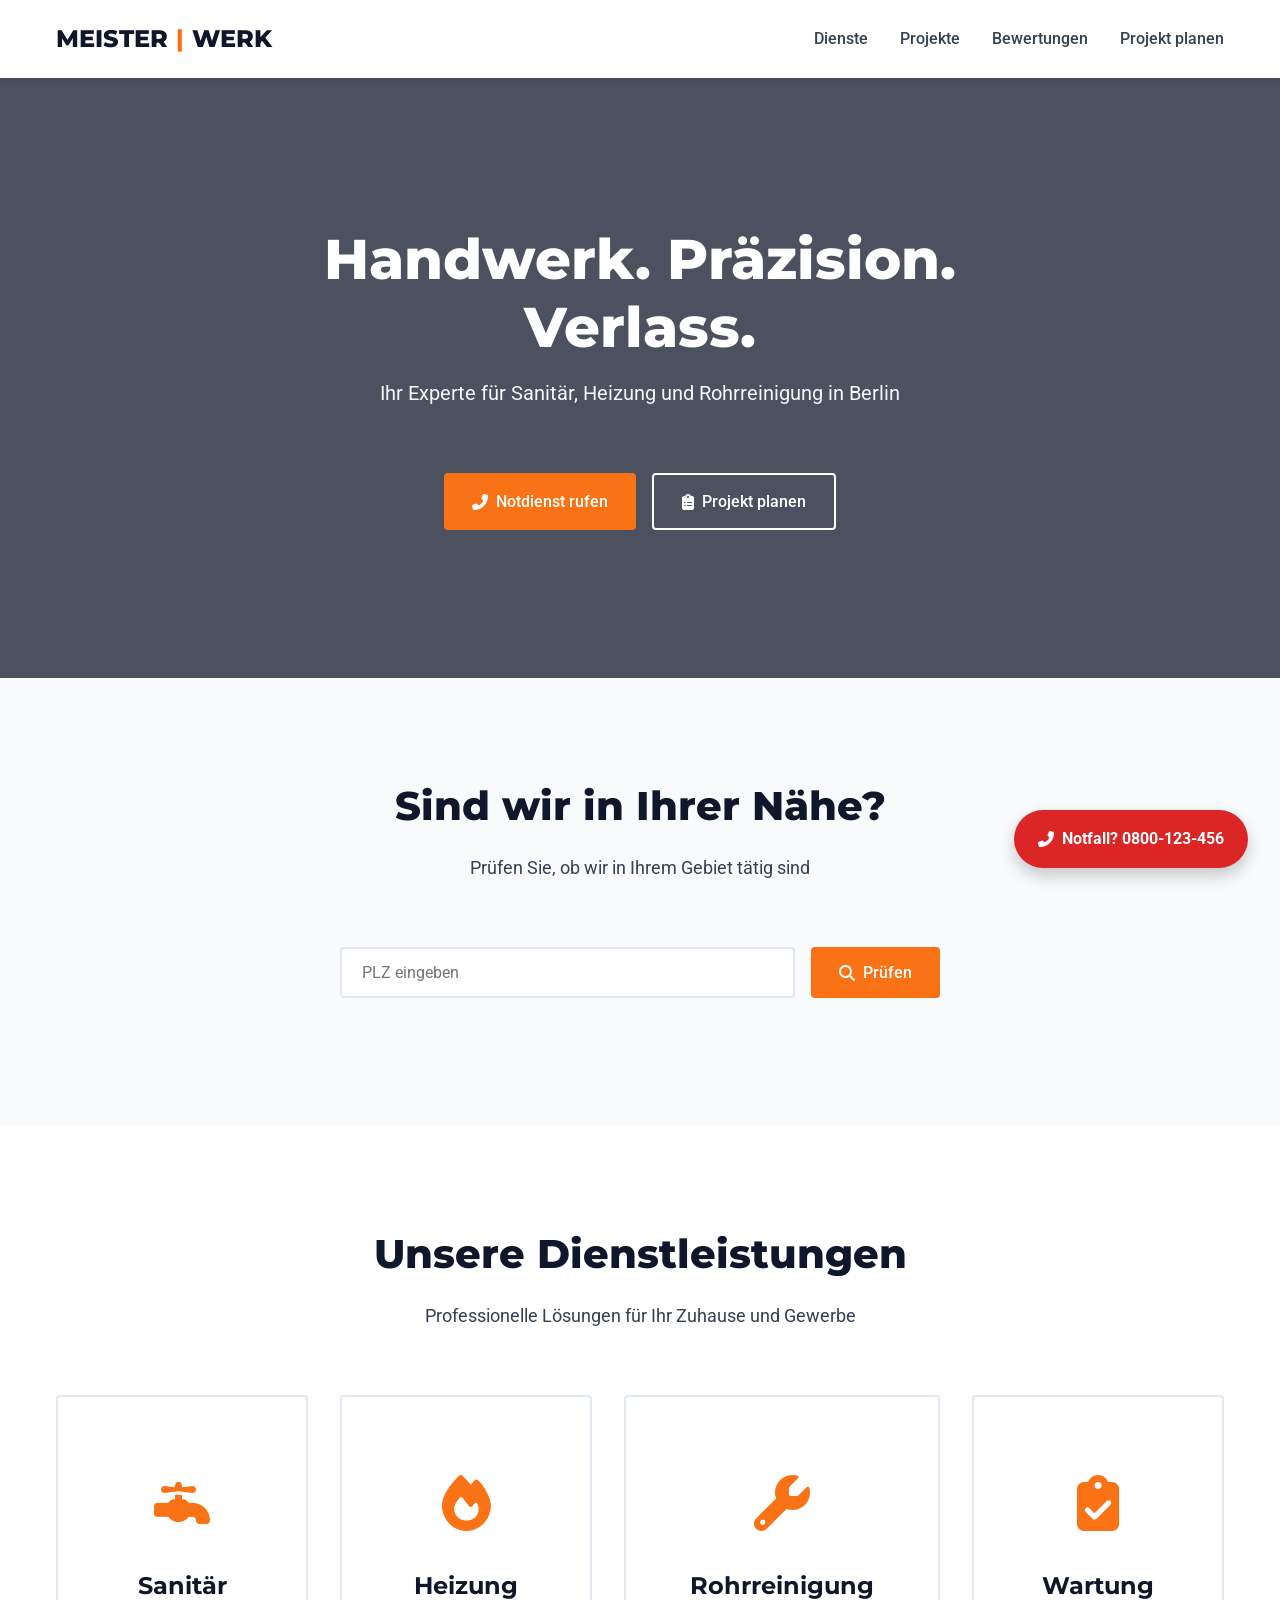
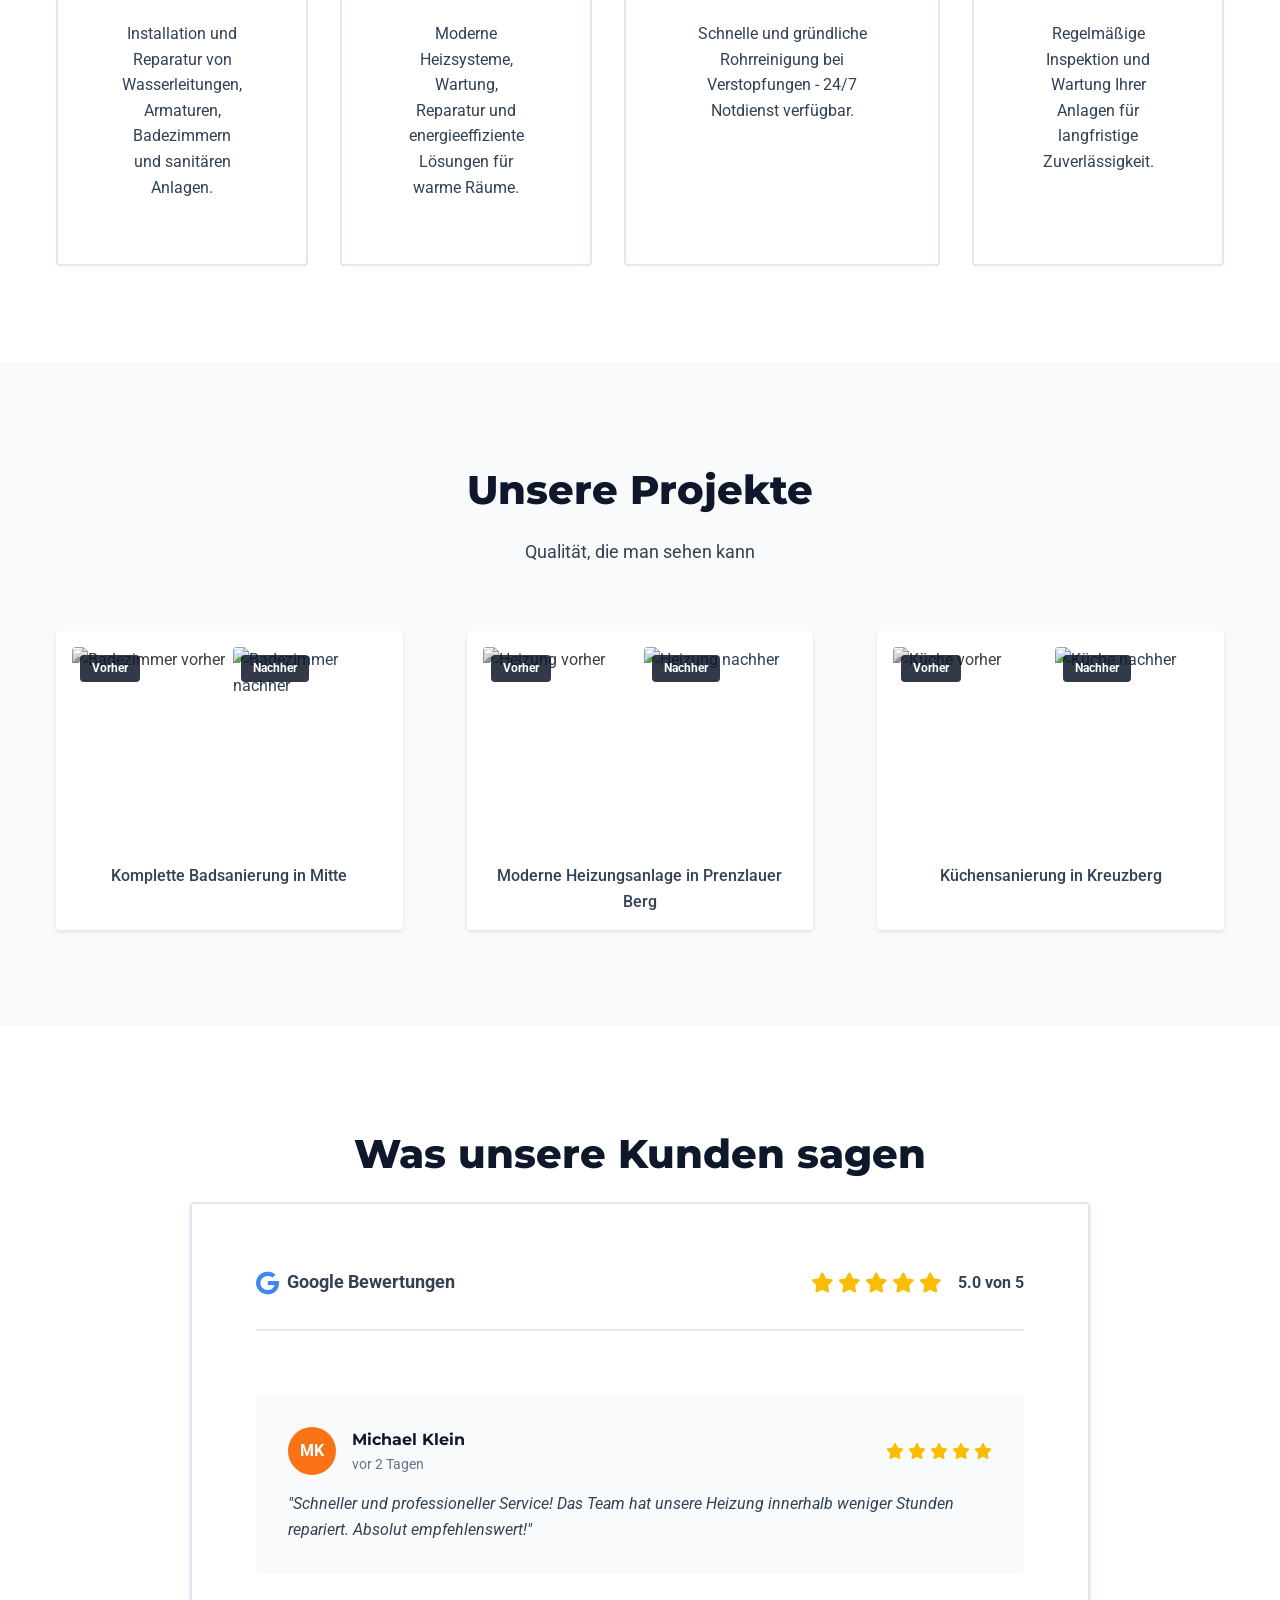
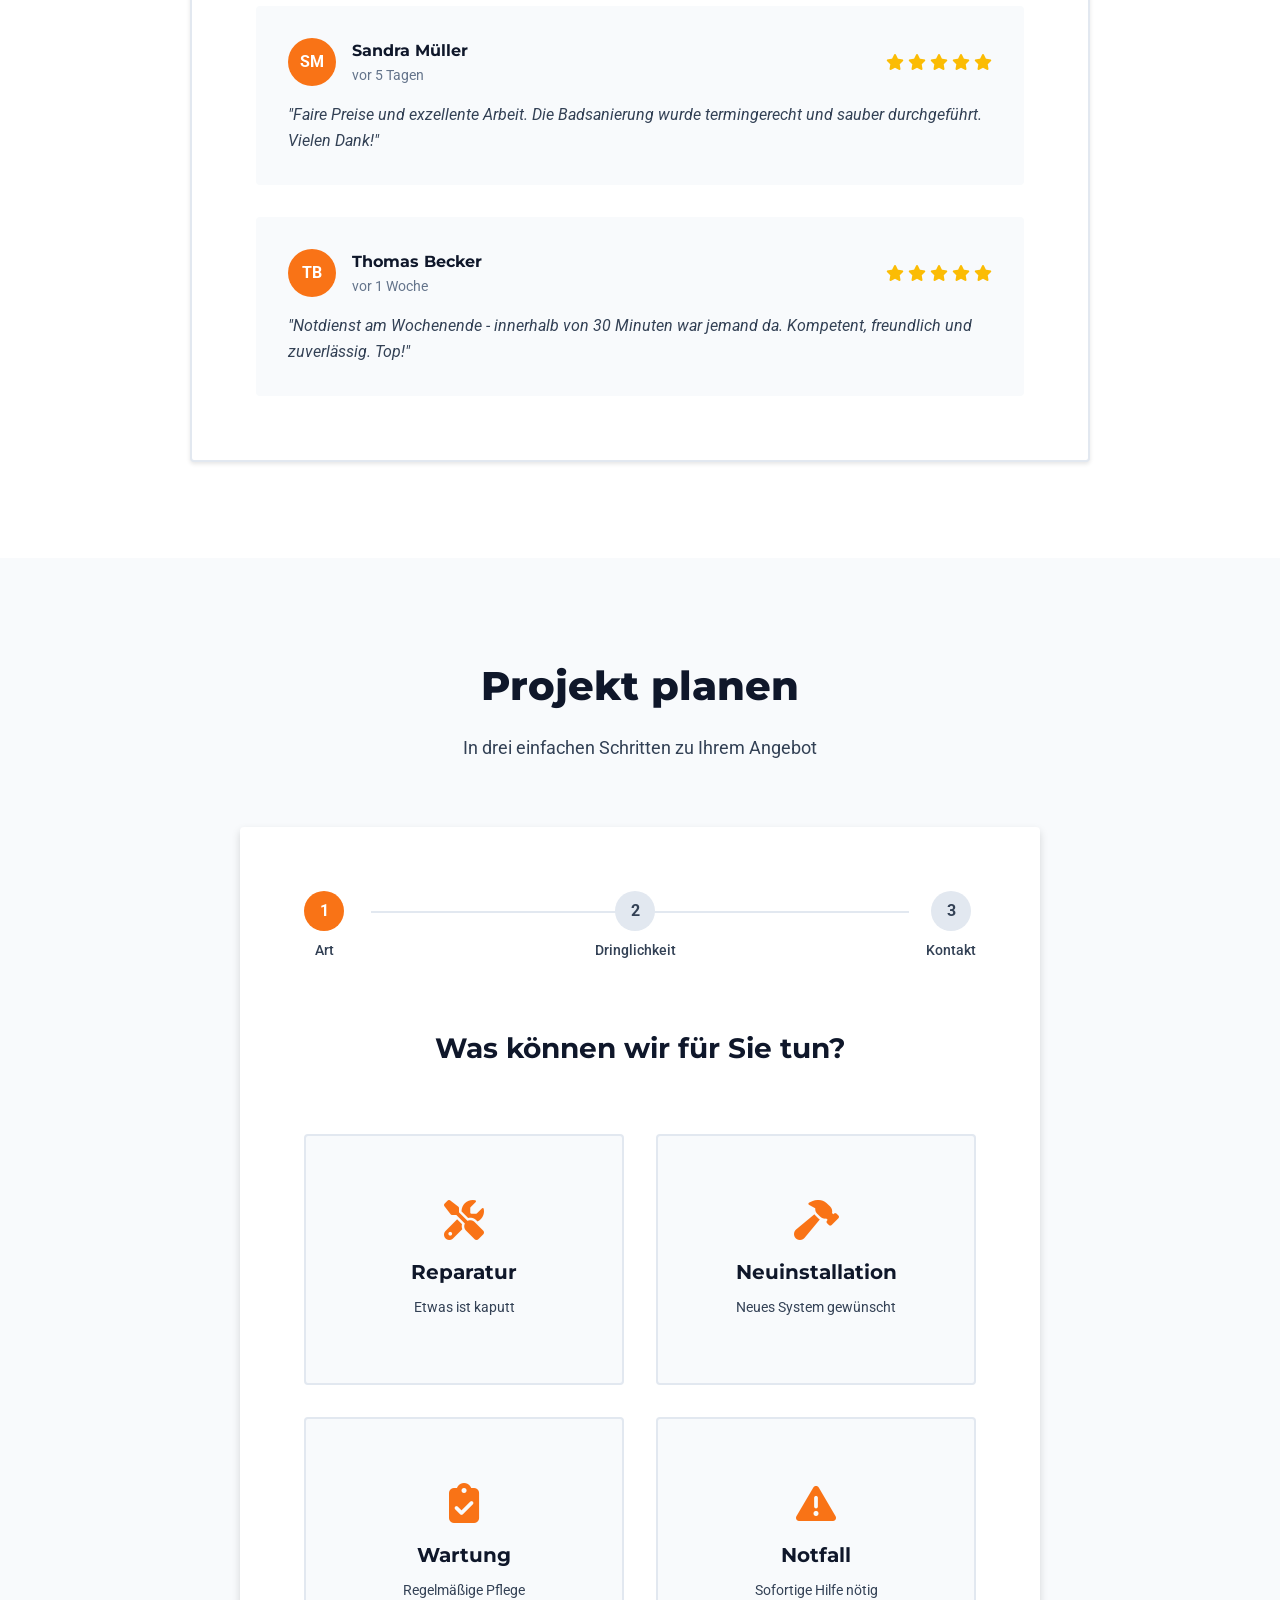
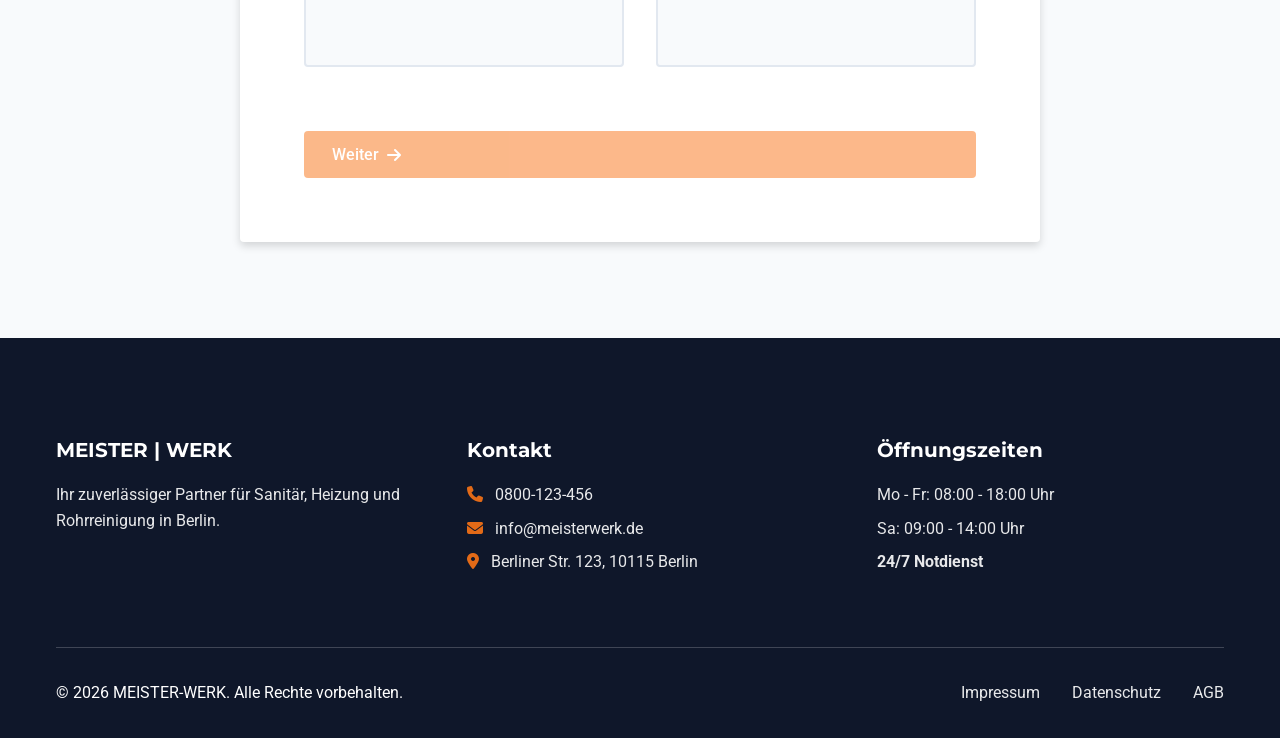
==== index.html @ 1cfb81d7 "l" ====
<!DOCTYPE html>
<html lang="de">
<head>
    <meta charset="UTF-8">
    <meta name="viewport" content="width=device-width, initial-scale=1.0">
    <meta name="description" content="MEISTER-WERK - Ihr zuverlässiger Partner für Sanitär, Heizung und Rohrreinigung. 24/7 Notdienst verfügbar.">
    <title>MEISTER-WERK | Handwerk. Präzision. Verlass.</title>
    
    <!-- Google Fonts -->
    <link rel="preconnect" href="https://fonts.googleapis.com">
    <link rel="preconnect" href="https://fonts.gstatic.com" crossorigin>
    <link href="https://fonts.googleapis.com/css2?family=Montserrat:wght@700;800&family=Roboto:wght@400;500&display=swap" rel="stylesheet">
    
    <!-- FontAwesome -->
    <link rel="stylesheet" href="https://cdnjs.cloudflare.com/ajax/libs/font-awesome/6.5.1/css/all.min.css">
    
    <!-- Custom CSS -->
    <link rel="stylesheet" href="style.css">
</head>
<body>
    <!-- Emergency Button (Fixed) -->
    <a href="tel:0800123456" class="emergency-btn" aria-label="24/7 Notdienst anrufen">
        <i class="fas fa-phone-alt"></i>
        <span>Notfall? 0800-123-456</span>
    </a>

    <!-- Header -->
    <header class="header" id="header">
        <div class="container">
            <div class="header-content">
                <div class="logo">
                    <span class="logo-text">MEISTER</span>
                    <span class="logo-separator">|</span>
                    <span class="logo-text">WERK</span>
                </div>
                <nav class="nav">
                    <a href="#dienste" class="nav-link">Dienste</a>
                    <a href="#projekte" class="nav-link">Projekte</a>
                    <a href="#bewertungen" class="nav-link">Bewertungen</a>
                    <a href="#planer" class="nav-link">Projekt planen</a>
                </nav>
            </div>
        </div>
    </header>

    <!-- Hero Section -->
    <section class="hero" id="hero">
        <div class="hero-overlay"></div>
        <div class="hero-content">
            <h1 class="hero-title">Handwerk. Präzision. Verlass.</h1>
            <p class="hero-subtitle">Ihr Experte für Sanitär, Heizung und Rohrreinigung in Berlin</p>
            <div class="hero-cta">
                <a href="tel:0800123456" class="btn btn-primary">
                    <i class="fas fa-phone-alt"></i>
                    Notdienst rufen
                </a>
                <a href="#planer" class="btn btn-secondary">
                    <i class="fas fa-clipboard-list"></i>
                    Projekt planen
                </a>
            </div>
        </div>
    </section>

    <!-- Service Area Checker -->
    <section class="area-checker" id="bereich">
        <div class="container">
            <h2 class="section-title">Sind wir in Ihrer Nähe?</h2>
            <p class="section-subtitle">Prüfen Sie, ob wir in Ihrem Gebiet tätig sind</p>
            <div class="checker-form">
                <div class="input-group">
                    <input type="text" id="zipInput" class="zip-input" placeholder="PLZ eingeben" maxlength="5">
                    <button type="button" id="checkBtn" class="btn btn-primary">
                        <i class="fas fa-search"></i>
                        Prüfen
                    </button>
                </div>
                <div class="checker-result" id="checkerResult"></div>
            </div>
        </div>
    </section>

    <!-- Services Grid -->
    <section class="services" id="dienste">
        <div class="container">
            <h2 class="section-title">Unsere Dienstleistungen</h2>
            <p class="section-subtitle">Professionelle Lösungen für Ihr Zuhause und Gewerbe</p>
            <div class="services-grid">
                <div class="service-card">
                    <div class="service-icon">
                        <i class="fas fa-faucet"></i>
                    </div>
                    <h3 class="service-title">Sanitär</h3>
                    <p class="service-desc">Installation und Reparatur von Wasserleitungen, Armaturen, Badezimmern und sanitären Anlagen.</p>
                </div>
                <div class="service-card">
                    <div class="service-icon">
                        <i class="fas fa-fire"></i>
                    </div>
                    <h3 class="service-title">Heizung</h3>
                    <p class="service-desc">Moderne Heizsysteme, Wartung, Reparatur und energieeffiziente Lösungen für warme Räume.</p>
                </div>
                <div class="service-card">
                    <div class="service-icon">
                        <i class="fas fa-wrench"></i>
                    </div>
                    <h3 class="service-title">Rohrreinigung</h3>
                    <p class="service-desc">Schnelle und gründliche Rohrreinigung bei Verstopfungen - 24/7 Notdienst verfügbar.</p>
                </div>
                <div class="service-card">
                    <div class="service-icon">
                        <i class="fas fa-clipboard-check"></i>
                    </div>
                    <h3 class="service-title">Wartung</h3>
                    <p class="service-desc">Regelmäßige Inspektion und Wartung Ihrer Anlagen für langfristige Zuverlässigkeit.</p>
                </div>
            </div>
        </div>
    </section>

    <!-- Project Gallery (Before/After) -->
    <section class="gallery" id="projekte">
        <div class="container">
            <h2 class="section-title">Unsere Projekte</h2>
            <p class="section-subtitle">Qualität, die man sehen kann</p>
            <div class="gallery-grid">
                <div class="gallery-item">
                    <div class="before-after">
                        <div class="gallery-image before">
                            <img src="https://images.unsplash.com/photo-1584622650111-993a426fbf0a?w=600&q=80" alt="Badezimmer vorher">
                            <span class="label">Vorher</span>
                        </div>
                        <div class="gallery-image after">
                            <img src="https://images.unsplash.com/photo-1552321554-5fefe8c9ef14?w=600&q=80" alt="Badezimmer nachher">
                            <span class="label">Nachher</span>
                        </div>
                    </div>
                    <p class="gallery-caption">Komplette Badsanierung in Mitte</p>
                </div>
                <div class="gallery-item">
                    <div class="before-after">
                        <div class="gallery-image before">
                            <img src="https://images.unsplash.com/photo-1581858726788-75bc0f6a952d?w=600&q=80" alt="Heizung vorher">
                            <span class="label">Vorher</span>
                        </div>
                        <div class="gallery-image after">
                            <img src="https://images.unsplash.com/photo-1504203328503-cf4e38e336de?w=600&q=80" alt="Heizung nachher">
                            <span class="label">Nachher</span>
                        </div>
                    </div>
                    <p class="gallery-caption">Moderne Heizungsanlage in Prenzlauer Berg</p>
                </div>
                <div class="gallery-item">
                    <div class="before-after">
                        <div class="gallery-image before">
                            <img src="https://images.unsplash.com/photo-1607400201889-565b1ee75f8e?w=600&q=80" alt="Küche vorher">
                            <span class="label">Vorher</span>
                        </div>
                        <div class="gallery-image after">
                            <img src="https://images.unsplash.com/photo-1556911220-bff31c812dba?w=600&q=80" alt="Küche nachher">
                            <span class="label">Nachher</span>
                        </div>
                    </div>
                    <p class="gallery-caption">Küchensanierung in Kreuzberg</p>
                </div>
            </div>
        </div>
    </section>

    <!-- Google Reviews Widget -->
    <section class="reviews" id="bewertungen">
        <div class="container">
            <h2 class="section-title">Was unsere Kunden sagen</h2>
            <div class="reviews-widget">
                <div class="reviews-header">
                    <div class="reviews-logo">
                        <i class="fab fa-google"></i>
                        <span>Google Bewertungen</span>
                    </div>
                    <div class="reviews-rating">
                        <div class="stars">
                            <i class="fas fa-star"></i>
                            <i class="fas fa-star"></i>
                            <i class="fas fa-star"></i>
                            <i class="fas fa-star"></i>
                            <i class="fas fa-star"></i>
                        </div>
                        <span class="rating-text">5.0 von 5</span>
                    </div>
                </div>
                <div class="reviews-grid">
                    <div class="review-card">
                        <div class="review-header">
                            <div class="reviewer-info">
                                <div class="reviewer-avatar">MK</div>
                                <div class="reviewer-details">
                                    <h4 class="reviewer-name">Michael Klein</h4>
                                    <p class="review-date">vor 2 Tagen</p>
                                </div>
                            </div>
                            <div class="review-stars">
                                <i class="fas fa-star"></i>
                                <i class="fas fa-star"></i>
                                <i class="fas fa-star"></i>
                                <i class="fas fa-star"></i>
                                <i class="fas fa-star"></i>
                            </div>
                        </div>
                        <p class="review-text">"Schneller und professioneller Service! Das Team hat unsere Heizung innerhalb weniger Stunden repariert. Absolut empfehlenswert!"</p>
                    </div>
                    <div class="review-card">
                        <div class="review-header">
                            <div class="reviewer-info">
                                <div class="reviewer-avatar">SM</div>
                                <div class="reviewer-details">
                                    <h4 class="reviewer-name">Sandra Müller</h4>
                                    <p class="review-date">vor 5 Tagen</p>
                                </div>
                            </div>
                            <div class="review-stars">
                                <i class="fas fa-star"></i>
                                <i class="fas fa-star"></i>
                                <i class="fas fa-star"></i>
                                <i class="fas fa-star"></i>
                                <i class="fas fa-star"></i>
                            </div>
                        </div>
                        <p class="review-text">"Faire Preise und exzellente Arbeit. Die Badsanierung wurde termingerecht und sauber durchgeführt. Vielen Dank!"</p>
                    </div>
                    <div class="review-card">
                        <div class="review-header">
                            <div class="reviewer-info">
                                <div class="reviewer-avatar">TB</div>
                                <div class="reviewer-details">
                                    <h4 class="reviewer-name">Thomas Becker</h4>
                                    <p class="review-date">vor 1 Woche</p>
                                </div>
                            </div>
                            <div class="review-stars">
                                <i class="fas fa-star"></i>
                                <i class="fas fa-star"></i>
                                <i class="fas fa-star"></i>
                                <i class="fas fa-star"></i>
                                <i class="fas fa-star"></i>
                            </div>
                        </div>
                        <p class="review-text">"Notdienst am Wochenende - innerhalb von 30 Minuten war jemand da. Kompetent, freundlich und zuverlässig. Top!"</p>
                    </div>
                </div>
            </div>
        </div>
    </section>

    <!-- Project Planner Wizard -->
    <section class="planner" id="planer">
        <div class="container">
            <h2 class="section-title">Projekt planen</h2>
            <p class="section-subtitle">In drei einfachen Schritten zu Ihrem Angebot</p>
            
            <div class="wizard">
                <!-- Progress Bar -->
                <div class="progress-bar">
                    <div class="progress-step active" data-step="1">
                        <span class="step-number">1</span>
                        <span class="step-label">Art</span>
                    </div>
                    <div class="progress-step" data-step="2">
                        <span class="step-number">2</span>
                        <span class="step-label">Dringlichkeit</span>
                    </div>
                    <div class="progress-step" data-step="3">
                        <span class="step-number">3</span>
                        <span class="step-label">Kontakt</span>
                    </div>
                </div>

                <!-- Step 1: Service Type -->
                <div class="wizard-step active" data-step="1">
                    <h3 class="wizard-title">Was können wir für Sie tun?</h3>
                    <div class="wizard-cards">
                        <div class="wizard-card" data-value="reparatur">
                            <i class="fas fa-tools"></i>
                            <h4>Reparatur</h4>
                            <p>Etwas ist kaputt</p>
                        </div>
                        <div class="wizard-card" data-value="neuinstallation">
                            <i class="fas fa-hammer"></i>
                            <h4>Neuinstallation</h4>
                            <p>Neues System gewünscht</p>
                        </div>
                        <div class="wizard-card" data-value="wartung">
                            <i class="fas fa-clipboard-check"></i>
                            <h4>Wartung</h4>
                            <p>Regelmäßige Pflege</p>
                        </div>
                        <div class="wizard-card" data-value="notfall">
                            <i class="fas fa-exclamation-triangle"></i>
                            <h4>Notfall</h4>
                            <p>Sofortige Hilfe nötig</p>
                        </div>
                    </div>
                </div>

                <!-- Step 2: Urgency -->
                <div class="wizard-step" data-step="2">
                    <h3 class="wizard-title">Wie eilig ist es?</h3>
                    <div class="wizard-cards">
                        <div class="wizard-card" data-value="sofort">
                            <i class="fas fa-bolt"></i>
                            <h4>Sofort</h4>
                            <p>Heute noch</p>
                        </div>
                        <div class="wizard-card" data-value="woche">
                            <i class="fas fa-calendar-week"></i>
                            <h4>Diese Woche</h4>
                            <p>Innerhalb 7 Tagen</p>
                        </div>
                        <div class="wizard-card" data-value="zeit">
                            <i class="fas fa-calendar-alt"></i>
                            <h4>Hat Zeit</h4>
                            <p>Planung möglich</p>
                        </div>
                    </div>
                </div>

                <!-- Step 3: Contact Info -->
                <div class="wizard-step" data-step="3">
                    <h3 class="wizard-title">Wohin sollen wir kommen?</h3>
                    <form class="wizard-form" id="wizardForm">
                        <div class="form-group">
                            <label for="name">Ihr Name</label>
                            <input type="text" id="name" name="name" required>
                        </div>
                        <div class="form-group">
                            <label for="phone">Telefonnummer</label>
                            <input type="tel" id="phone" name="phone" required>
                        </div>
                        <div class="form-group">
                            <label for="address">Adresse</label>
                            <input type="text" id="address" name="address" placeholder="Straße, Hausnummer" required>
                        </div>
                        <div class="form-group">
                            <label for="zip">PLZ / Ort</label>
                            <input type="text" id="zip" name="zip" placeholder="10115 Berlin" required>
                        </div>
                        <div class="form-group">
                            <label for="message">Ihre Nachricht (optional)</label>
                            <textarea id="message" name="message" rows="4"></textarea>
                        </div>
                    </form>
                </div>

                <!-- Navigation -->
                <div class="wizard-nav">
                    <button type="button" class="btn btn-secondary" id="prevBtn" style="display: none;">
                        <i class="fas fa-arrow-left"></i>
                        Zurück
                    </button>
                    <button type="button" class="btn btn-primary" id="nextBtn" disabled>
                        Weiter
                        <i class="fas fa-arrow-right"></i>
                    </button>
                </div>
            </div>
        </div>
    </section>

    <!-- Footer -->
    <footer class="footer">
        <div class="container">
            <div class="footer-content">
                <div class="footer-col">
                    <h4>MEISTER | WERK</h4>
                    <p>Ihr zuverlässiger Partner für Sanitär, Heizung und Rohrreinigung in Berlin.</p>
                </div>
                <div class="footer-col">
                    <h4>Kontakt</h4>
                    <p><i class="fas fa-phone"></i> 0800-123-456</p>
                    <p><i class="fas fa-envelope"></i> info@meisterwerk.de</p>
                    <p><i class="fas fa-map-marker-alt"></i> Berliner Str. 123, 10115 Berlin</p>
                </div>
                <div class="footer-col">
                    <h4>Öffnungszeiten</h4>
                    <p>Mo - Fr: 08:00 - 18:00 Uhr</p>
                    <p>Sa: 09:00 - 14:00 Uhr</p>
                    <p><strong>24/7 Notdienst</strong></p>
                </div>
            </div>
            <div class="footer-bottom">
                <p>&copy; 2026 MEISTER-WERK. Alle Rechte vorbehalten.</p>
                <div class="footer-links">
                    <a href="#impressum">Impressum</a>
                    <a href="#datenschutz">Datenschutz</a>
                    <a href="#agb">AGB</a>
                </div>
            </div>
        </div>
    </footer>

    <!-- Custom JavaScript -->
    <script src="script.js"></script>
</body>
</html>
---- style.css ----
/* ========================================
   CSS CUSTOM PROPERTIES (Design Tokens)
   ======================================== */
:root {
    /* Colors */
    --primary: #0F172A;
    --accent: #F97316;
    --accent-red: #DC2626;
    --light: #F8FAFC;
    --text: #334155;
    --white: #FFFFFF;
    --border: #E2E8F0;
    
    /* Typography */
    --font-heading: 'Montserrat', sans-serif;
    --font-body: 'Roboto', sans-serif;
    
    /* Spacing */
    --spacing-xs: 0.5rem;
    --spacing-sm: 1rem;
    --spacing-md: 2rem;
    --spacing-lg: 4rem;
    --spacing-xl: 6rem;
    
    /* Border Radius */
    --radius: 4px;
    
    /* Shadows */
    --shadow-sm: 0 2px 4px rgba(0, 0, 0, 0.1);
    --shadow-md: 0 4px 8px rgba(0, 0, 0, 0.15);
    --shadow-lg: 0 8px 16px rgba(0, 0, 0, 0.2);
    
    /* Transitions */
    --transition: all 0.3s ease;
}

/* ========================================
   RESET & BASE STYLES
   ======================================== */
* {
    margin: 0;
    padding: 0;
    box-sizing: border-box;
}

html {
    scroll-behavior: smooth;
}

body {
    font-family: var(--font-body);
    font-size: 16px;
    line-height: 1.6;
    color: var(--text);
    background-color: var(--white);
}

img {
    max-width: 100%;
    height: auto;
    display: block;
}

a {
    text-decoration: none;
    color: inherit;
}

button {
    border: none;
    background: none;
    cursor: pointer;
    font-family: inherit;
}

/* ========================================
   LAYOUT & UTILITIES
   ======================================== */
.container {
    max-width: 1200px;
    margin: 0 auto;
    padding: 0 var(--spacing-sm);
}

.section-title {
    font-family: var(--font-heading);
    font-size: 2.5rem;
    font-weight: 800;
    color: var(--primary);
    text-align: center;
    margin-bottom: var(--spacing-sm);
}

.section-subtitle {
    font-size: 1.125rem;
    color: var(--text);
    text-align: center;
    margin-bottom: var(--spacing-lg);
}

/* ========================================
   BUTTONS
   ======================================== */
.btn {
    display: inline-flex;
    align-items: center;
    gap: var(--spacing-xs);
    padding: 0.875rem 1.75rem;
    border-radius: var(--radius);
    font-weight: 500;
    font-size: 1rem;
    transition: var(--transition);
    cursor: pointer;
}

.btn-primary {
    background-color: var(--accent);
    color: var(--white);
}

.btn-primary:hover {
    background-color: #EA580C;
    transform: translateY(-2px);
    box-shadow: var(--shadow-md);
}

.btn-secondary {
    background-color: transparent;
    color: var(--white);
    border: 2px solid var(--white);
}

.btn-secondary:hover {
    background-color: var(--white);
    color: var(--primary);
}

/* ========================================
   EMERGENCY BUTTON (FIXED)
   ======================================== */
.emergency-btn {
    position: fixed;
    bottom: 2rem;
    right: 2rem;
    background-color: var(--accent-red);
    color: var(--white);
    padding: 1rem 1.5rem;
    border-radius: 50px;
    font-weight: 700;
    font-size: 1rem;
    display: flex;
    align-items: center;
    gap: var(--spacing-xs);
    z-index: 1000;
    box-shadow: var(--shadow-lg);
    animation: pulse 2s infinite;
}

.emergency-btn:hover {
    background-color: #B91C1C;
    transform: scale(1.05);
}

@keyframes pulse {
    0%, 100% {
        box-shadow: 0 0 0 0 rgba(220, 38, 38, 0.7);
    }
    50% {
        box-shadow: 0 0 0 15px rgba(220, 38, 38, 0);
    }
}

/* Mobile Emergency Button */
@media (max-width: 768px) {
    .emergency-btn {
        bottom: 1rem;
        right: 1rem;
        padding: 0.75rem 1rem;
        font-size: 0.875rem;
    }
    
    .emergency-btn span {
        display: none;
    }
    
    .emergency-btn i {
        font-size: 1.25rem;
    }
}

/* ========================================
   HEADER
   ======================================== */
.header {
    background-color: var(--white);
    padding: 1.25rem 0;
    box-shadow: var(--shadow-sm);
    position: sticky;
    top: 0;
    z-index: 999;
    transition: var(--transition);
}

.header.scrolled {
    padding: 0.875rem 0;
    box-shadow: var(--shadow-md);
}

.header-content {
    display: flex;
    justify-content: space-between;
    align-items: center;
}

.logo {
    display: flex;
    align-items: center;
    gap: 0.5rem;
    font-family: var(--font-heading);
    font-size: 1.5rem;
    font-weight: 800;
    color: var(--primary);
}

.logo-separator {
    color: var(--accent);
}

.nav {
    display: flex;
    gap: var(--spacing-md);
}

.nav-link {
    font-weight: 500;
    color: var(--text);
    transition: var(--transition);
}

.nav-link:hover {
    color: var(--accent);
}

/* Mobile Header */
@media (max-width: 768px) {
    .nav {
        gap: var(--spacing-sm);
        font-size: 0.875rem;
    }
    
    .logo {
        font-size: 1.25rem;
    }
}

/* ========================================
   HERO SECTION
   ======================================== */
.hero {
    position: relative;
    height: 600px;
    display: flex;
    align-items: center;
    justify-content: center;
    background-image: url('https://images.unsplash.com/photo-1581244277943-fe4a9c777189?w=1920&q=80');
    background-size: cover;
    background-position: center;
    background-attachment: fixed;
}

.hero-overlay {
    position: absolute;
    top: 0;
    left: 0;
    width: 100%;
    height: 100%;
    background-color: rgba(15, 23, 42, 0.75);
}

.hero-content {
    position: relative;
    z-index: 2;
    text-align: center;
    color: var(--white);
    max-width: 800px;
    padding: 0 var(--spacing-sm);
}

.hero-title {
    font-family: var(--font-heading);
    font-size: 3.5rem;
    font-weight: 800;
    margin-bottom: var(--spacing-sm);
    line-height: 1.2;
}

.hero-subtitle {
    font-size: 1.25rem;
    margin-bottom: var(--spacing-lg);
    opacity: 0.95;
}

.hero-cta {
    display: flex;
    gap: var(--spacing-sm);
    justify-content: center;
    flex-wrap: wrap;
}

/* Mobile Hero */
@media (max-width: 768px) {
    .hero {
        height: 500px;
        background-attachment: scroll;
    }
    
    .hero-title {
        font-size: 2rem;
    }
    
    .hero-subtitle {
        font-size: 1rem;
    }
}

/* ========================================
   SERVICE AREA CHECKER
   ======================================== */
.area-checker {
    padding: var(--spacing-xl) 0;
    background-color: var(--light);
}

.checker-form {
    max-width: 600px;
    margin: 0 auto;
}

.input-group {
    display: flex;
    gap: var(--spacing-sm);
    margin-bottom: var(--spacing-md);
}

.zip-input {
    flex: 1;
    padding: 0.875rem 1.25rem;
    border: 2px solid var(--border);
    border-radius: var(--radius);
    font-size: 1rem;
    font-family: var(--font-body);
    transition: var(--transition);
}

.zip-input:focus {
    outline: none;
    border-color: var(--accent);
}

.checker-result {
    padding: var(--spacing-sm);
    border-radius: var(--radius);
    text-align: center;
    font-weight: 500;
    display: none;
}

.checker-result.success {
    display: block;
    background-color: #DCFCE7;
    color: #166534;
    border: 2px solid #86EFAC;
}

.checker-result.error {
    display: block;
    background-color: #FEE2E2;
    color: #991B1B;
    border: 2px solid #FCA5A5;
}

.checker-result i {
    margin-right: var(--spacing-xs);
    font-size: 1.25rem;
}

/* Mobile Checker */
@media (max-width: 768px) {
    .input-group {
        flex-direction: column;
    }
}

/* ========================================
   SERVICES GRID
   ======================================== */
.services {
    padding: var(--spacing-xl) 0;
}

.services-grid {
    display: grid;
    grid-template-columns: repeat(4, 1fr);
    gap: var(--spacing-md);
}

.service-card {
    background-color: var(--white);
    border: 2px solid var(--border);
    border-radius: var(--radius);
    padding: var(--spacing-lg);
    text-align: center;
    transition: var(--transition);
    cursor: pointer;
}

.service-card:hover {
    transform: translateY(-8px);
    border-color: var(--accent);
    box-shadow: var(--shadow-lg);
}

.service-icon {
    font-size: 3.5rem;
    color: var(--accent);
    margin-bottom: var(--spacing-sm);
}

.service-title {
    font-family: var(--font-heading);
    font-size: 1.5rem;
    font-weight: 700;
    color: var(--primary);
    margin-bottom: var(--spacing-sm);
}

.service-desc {
    color: var(--text);
    line-height: 1.6;
}

/* Mobile Services */
@media (max-width: 768px) {
    .services-grid {
        grid-template-columns: 1fr;
    }
}

@media (min-width: 769px) and (max-width: 1024px) {
    .services-grid {
        grid-template-columns: repeat(2, 1fr);
    }
}

/* ========================================
   PROJECT GALLERY
   ======================================== */
.gallery {
    padding: var(--spacing-xl) 0;
    background-color: var(--light);
}

.gallery-grid {
    display: grid;
    grid-template-columns: repeat(3, 1fr);
    gap: var(--spacing-lg);
}

.gallery-item {
    background-color: var(--white);
    border-radius: var(--radius);
    padding: var(--spacing-sm);
    box-shadow: var(--shadow-sm);
    transition: var(--transition);
}

.gallery-item:hover {
    box-shadow: var(--shadow-lg);
    transform: translateY(-4px);
}

.before-after {
    display: grid;
    grid-template-columns: 1fr 1fr;
    gap: var(--spacing-xs);
    margin-bottom: var(--spacing-sm);
}

.gallery-image {
    position: relative;
    border-radius: var(--radius);
    overflow: hidden;
}

.gallery-image img {
    width: 100%;
    height: 200px;
    object-fit: cover;
}

.gallery-image.before img {
    filter: grayscale(100%);
}

.label {
    position: absolute;
    top: var(--spacing-xs);
    left: var(--spacing-xs);
    background-color: rgba(15, 23, 42, 0.85);
    color: var(--white);
    padding: 0.25rem 0.75rem;
    border-radius: var(--radius);
    font-size: 0.75rem;
    font-weight: 700;
}

.gallery-caption {
    text-align: center;
    font-weight: 500;
    color: var(--text);
}

/* Mobile Gallery */
@media (max-width: 768px) {
    .gallery-grid {
        grid-template-columns: 1fr;
    }
    
    .before-after {
        grid-template-columns: 1fr;
    }
}

/* ========================================
   REVIEWS WIDGET
   ======================================== */
.reviews {
    padding: var(--spacing-xl) 0;
}

.reviews-widget {
    max-width: 900px;
    margin: 0 auto;
    background-color: var(--white);
    border: 2px solid var(--border);
    border-radius: var(--radius);
    padding: var(--spacing-lg);
    box-shadow: var(--shadow-sm);
}

.reviews-header {
    display: flex;
    justify-content: space-between;
    align-items: center;
    padding-bottom: var(--spacing-md);
    border-bottom: 2px solid var(--border);
    margin-bottom: var(--spacing-lg);
}

.reviews-logo {
    display: flex;
    align-items: center;
    gap: var(--spacing-xs);
    font-weight: 700;
    font-size: 1.125rem;
}

.reviews-logo i {
    font-size: 1.5rem;
    color: #4285F4;
}

.reviews-rating {
    display: flex;
    align-items: center;
    gap: var(--spacing-sm);
}

.stars {
    display: flex;
    gap: 0.25rem;
}

.stars i {
    color: #FBBC04;
    font-size: 1.25rem;
}

.rating-text {
    font-weight: 700;
    color: var(--text);
}

.reviews-grid {
    display: grid;
    gap: var(--spacing-md);
}

.review-card {
    padding: var(--spacing-md);
    background-color: var(--light);
    border-radius: var(--radius);
}

.review-header {
    display: flex;
    justify-content: space-between;
    align-items: center;
    margin-bottom: var(--spacing-sm);
}

.reviewer-info {
    display: flex;
    gap: var(--spacing-sm);
    align-items: center;
}

.reviewer-avatar {
    width: 48px;
    height: 48px;
    border-radius: 50%;
    background-color: var(--accent);
    color: var(--white);
    display: flex;
    align-items: center;
    justify-content: center;
    font-weight: 700;
    font-size: 1rem;
}

.reviewer-name {
    font-family: var(--font-heading);
    font-weight: 700;
    color: var(--primary);
    font-size: 1rem;
}

.review-date {
    font-size: 0.875rem;
    color: #64748B;
}

.review-stars {
    display: flex;
    gap: 0.25rem;
}

.review-stars i {
    color: #FBBC04;
    font-size: 1rem;
}

.review-text {
    color: var(--text);
    line-height: 1.6;
    font-style: italic;
}

/* Mobile Reviews */
@media (max-width: 768px) {
    .reviews-header {
        flex-direction: column;
        gap: var(--spacing-sm);
        text-align: center;
    }
}

/* ========================================
   PROJECT PLANNER WIZARD
   ======================================== */
.planner {
    padding: var(--spacing-xl) 0;
    background-color: var(--light);
}

.wizard {
    max-width: 800px;
    margin: 0 auto;
    background-color: var(--white);
    border-radius: var(--radius);
    padding: var(--spacing-lg);
    box-shadow: var(--shadow-md);
}

/* Progress Bar */
.progress-bar {
    display: flex;
    justify-content: space-between;
    margin-bottom: var(--spacing-lg);
    position: relative;
}

.progress-bar::before {
    content: '';
    position: absolute;
    top: 20px;
    left: 10%;
    right: 10%;
    height: 2px;
    background-color: var(--border);
    z-index: 0;
}

.progress-step {
    display: flex;
    flex-direction: column;
    align-items: center;
    gap: var(--spacing-xs);
    position: relative;
    z-index: 1;
}

.step-number {
    width: 40px;
    height: 40px;
    border-radius: 50%;
    background-color: var(--border);
    color: var(--text);
    display: flex;
    align-items: center;
    justify-content: center;
    font-weight: 700;
    transition: var(--transition);
}

.progress-step.active .step-number {
    background-color: var(--accent);
    color: var(--white);
}

.progress-step.completed .step-number {
    background-color: #10B981;
    color: var(--white);
}

.step-label {
    font-size: 0.875rem;
    font-weight: 500;
    color: var(--text);
}

/* Wizard Steps */
.wizard-step {
    display: none;
}

.wizard-step.active {
    display: block;
    animation: fadeIn 0.3s ease;
}

@keyframes fadeIn {
    from {
        opacity: 0;
        transform: translateY(10px);
    }
    to {
        opacity: 1;
        transform: translateY(0);
    }
}

.wizard-title {
    font-family: var(--font-heading);
    font-size: 1.75rem;
    font-weight: 700;
    color: var(--primary);
    text-align: center;
    margin-bottom: var(--spacing-lg);
}

.wizard-cards {
    display: grid;
    grid-template-columns: repeat(2, 1fr);
    gap: var(--spacing-md);
    margin-bottom: var(--spacing-lg);
}

.wizard-card {
    background-color: var(--light);
    border: 2px solid var(--border);
    border-radius: var(--radius);
    padding: var(--spacing-lg);
    text-align: center;
    cursor: pointer;
    transition: var(--transition);
}

.wizard-card:hover {
    border-color: var(--accent);
    transform: translateY(-4px);
    box-shadow: var(--shadow-md);
}

.wizard-card.selected {
    border-color: var(--accent);
    background-color: #FFF7ED;
}

.wizard-card i {
    font-size: 2.5rem;
    color: var(--accent);
    margin-bottom: var(--spacing-sm);
}

.wizard-card h4 {
    font-family: var(--font-heading);
    font-size: 1.25rem;
    font-weight: 700;
    color: var(--primary);
    margin-bottom: var(--spacing-xs);
}

.wizard-card p {
    font-size: 0.875rem;
    color: var(--text);
}

/* Wizard Form */
.wizard-form {
    display: grid;
    gap: var(--spacing-md);
}

.form-group {
    display: flex;
    flex-direction: column;
    gap: var(--spacing-xs);
}

.form-group label {
    font-weight: 500;
    color: var(--primary);
}

.form-group input,
.form-group textarea {
    padding: 0.875rem;
    border: 2px solid var(--border);
    border-radius: var(--radius);
    font-family: var(--font-body);
    font-size: 1rem;
    transition: var(--transition);
}

.form-group input:focus,
.form-group textarea:focus {
    outline: none;
    border-color: var(--accent);
}

.form-group textarea {
    resize: vertical;
}

/* Wizard Navigation */
.wizard-nav {
    display: flex;
    justify-content: space-between;
    gap: var(--spacing-sm);
    margin-top: var(--spacing-lg);
}

.wizard-nav .btn {
    flex: 1;
}

.wizard-nav .btn:disabled {
    opacity: 0.5;
    cursor: not-allowed;
}

/* Mobile Wizard */
@media (max-width: 768px) {
    .wizard-cards {
        grid-template-columns: 1fr;
    }
    
    .wizard-cards[data-step="2"] {
        grid-template-columns: 1fr;
    }
    
    .step-label {
        font-size: 0.75rem;
    }
    
    .wizard-title {
        font-size: 1.5rem;
    }
}

/* ========================================
   FOOTER
   ======================================== */
.footer {
    background-color: var(--primary);
    color: var(--white);
    padding: var(--spacing-xl) 0 var(--spacing-md);
}

.footer-content {
    display: grid;
    grid-template-columns: repeat(3, 1fr);
    gap: var(--spacing-lg);
    margin-bottom: var(--spacing-lg);
}

.footer-col h4 {
    font-family: var(--font-heading);
    font-size: 1.25rem;
    font-weight: 700;
    margin-bottom: var(--spacing-sm);
}

.footer-col p {
    margin-bottom: var(--spacing-xs);
    opacity: 0.9;
}

.footer-col i {
    margin-right: var(--spacing-xs);
    color: var(--accent);
}

.footer-bottom {
    padding-top: var(--spacing-md);
    border-top: 1px solid rgba(255, 255, 255, 0.2);
    display: flex;
    justify-content: space-between;
    align-items: center;
}

.footer-links {
    display: flex;
    gap: var(--spacing-md);
}

.footer-links a {
    color: var(--white);
    opacity: 0.9;
    transition: var(--transition);
}

.footer-links a:hover {
    color: var(--accent);
    opacity: 1;
}

/* Mobile Footer */
@media (max-width: 768px) {
    .footer-content {
        grid-template-columns: 1fr;
        gap: var(--spacing-md);
    }
    
    .footer-bottom {
        flex-direction: column;
        gap: var(--spacing-sm);
        text-align: center;
    }
}
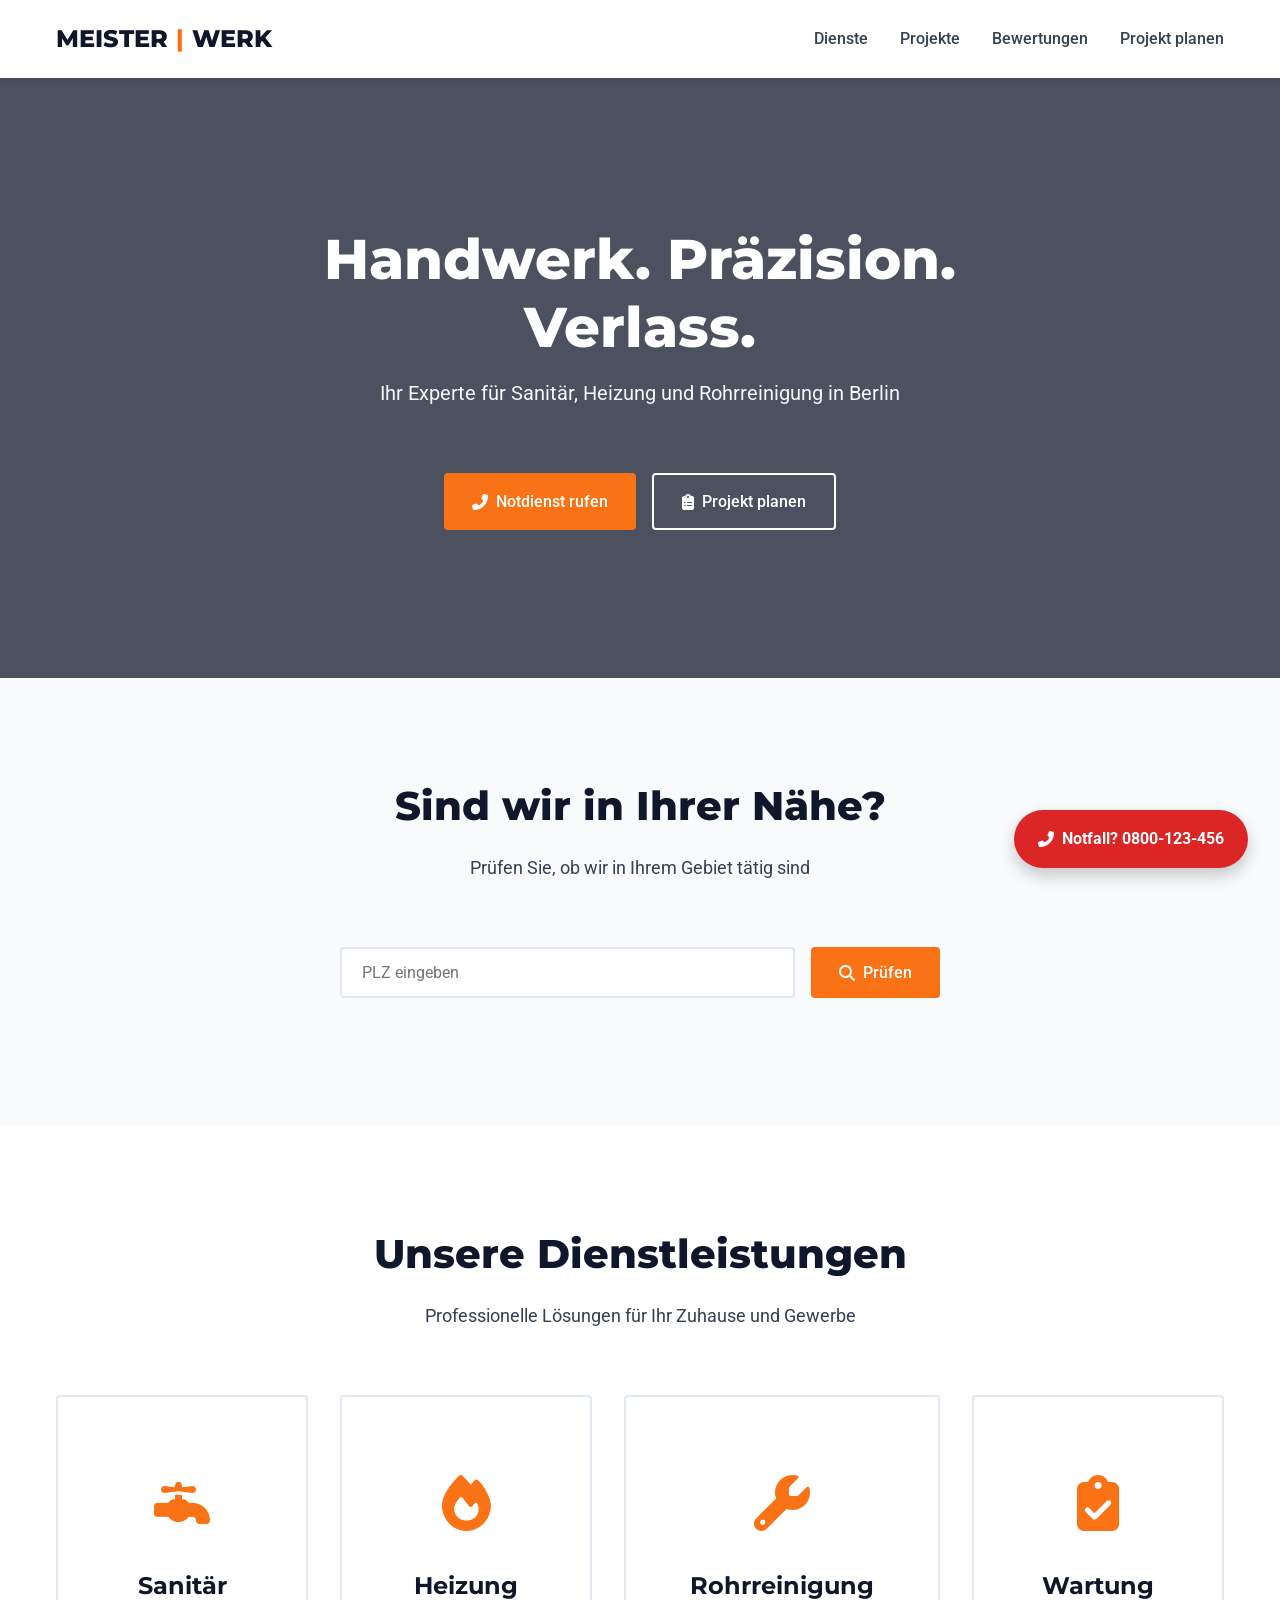
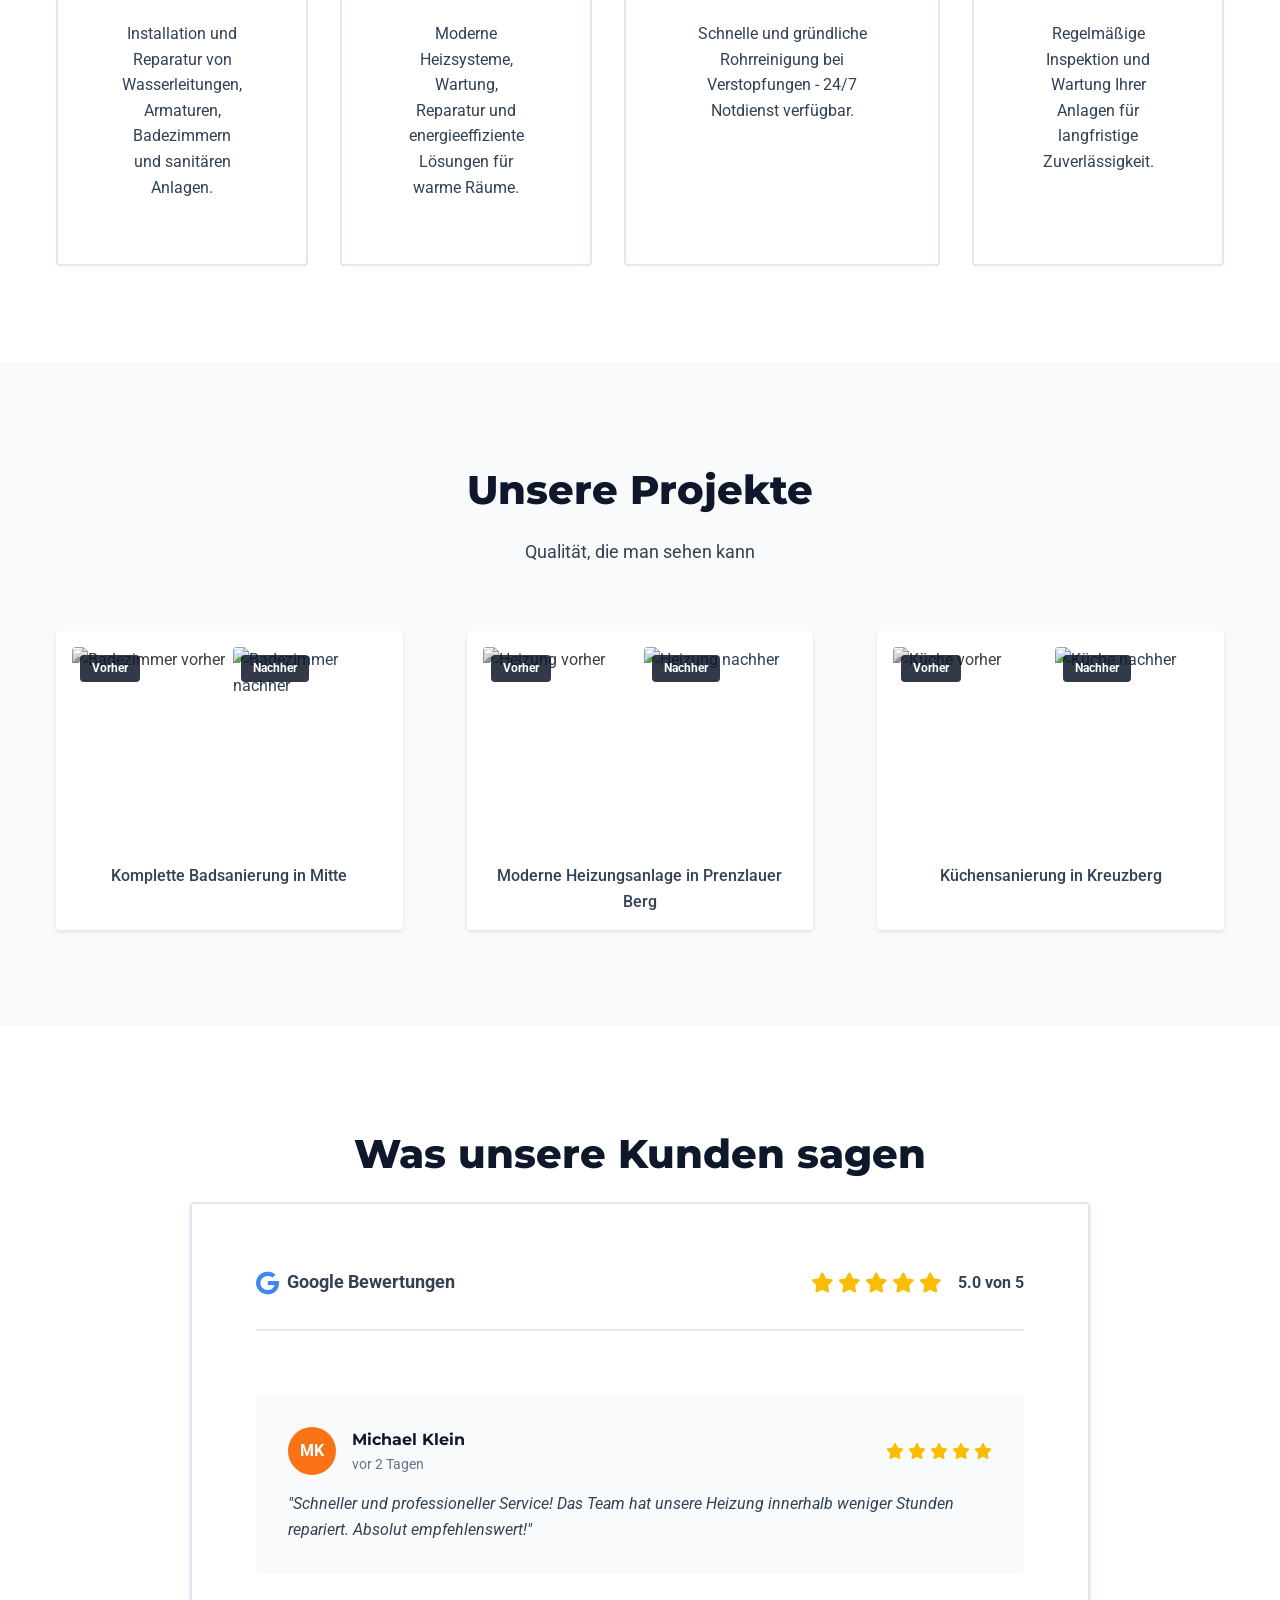
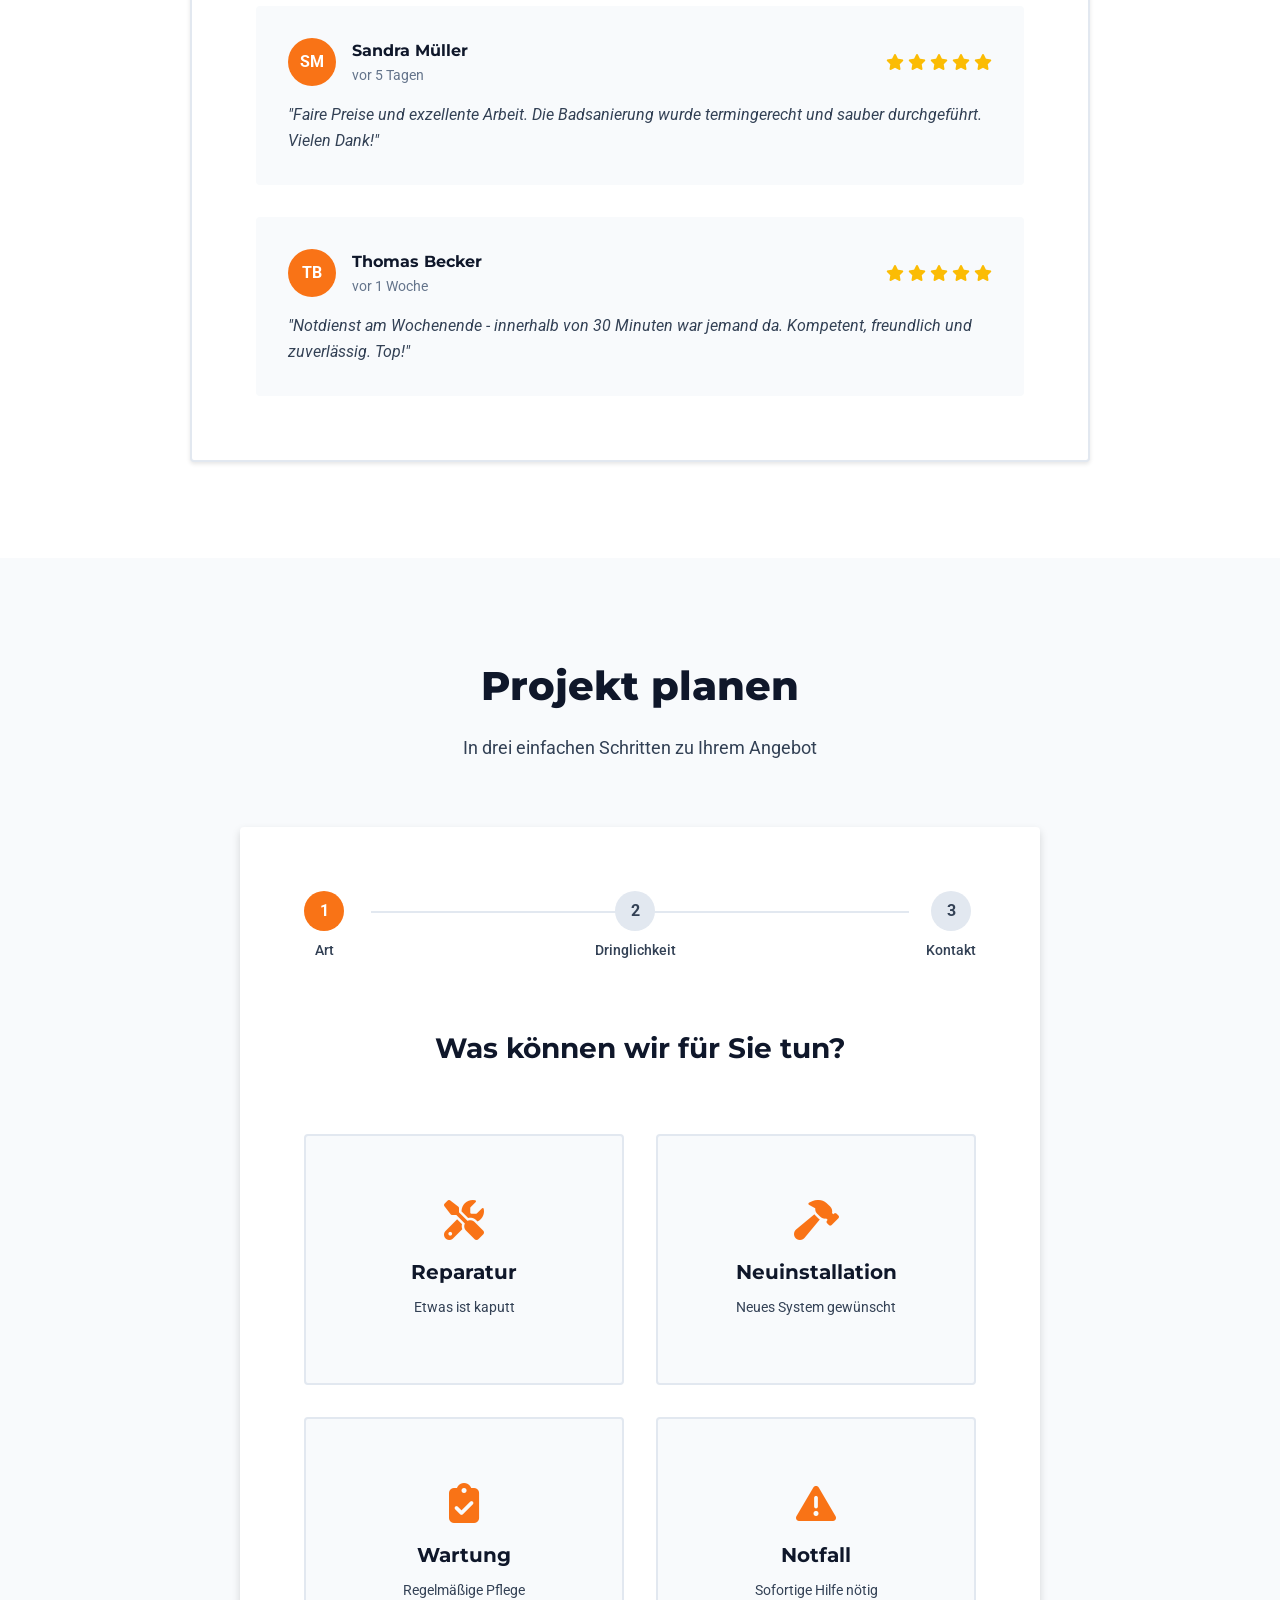
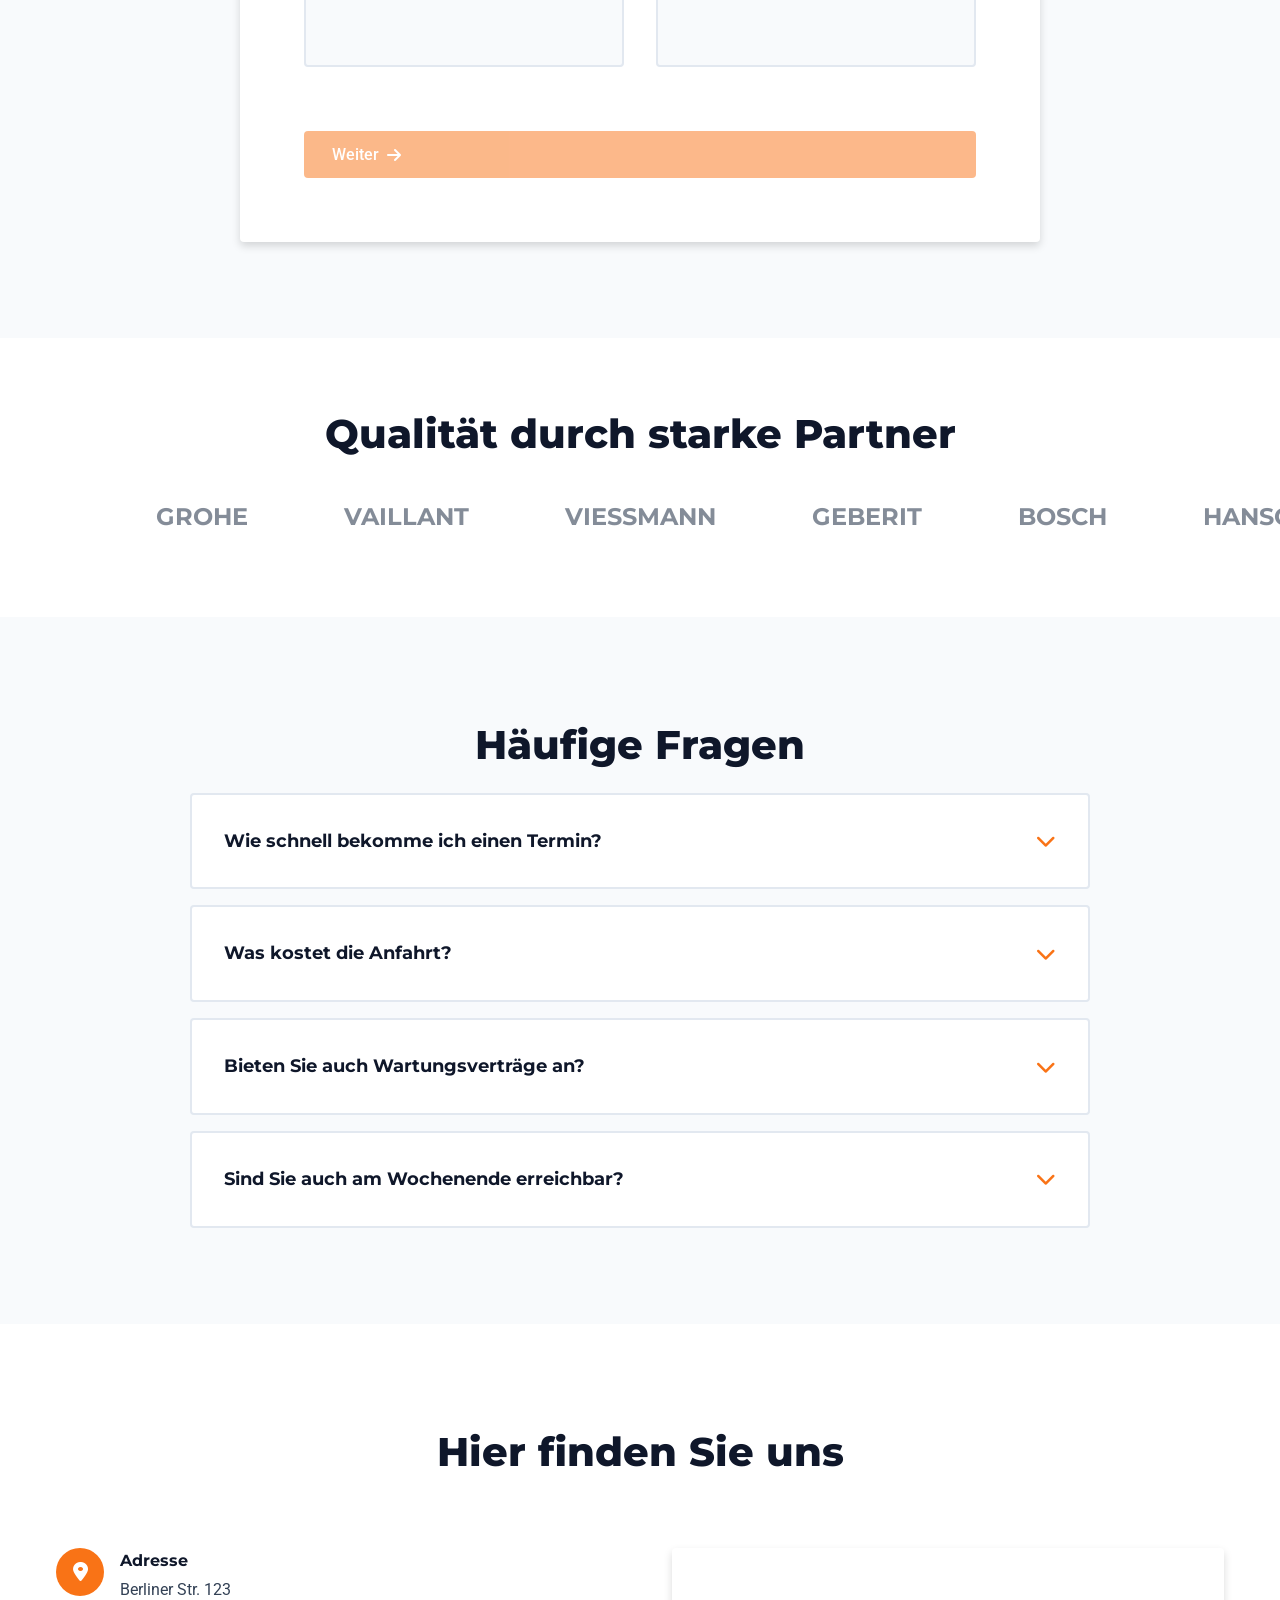
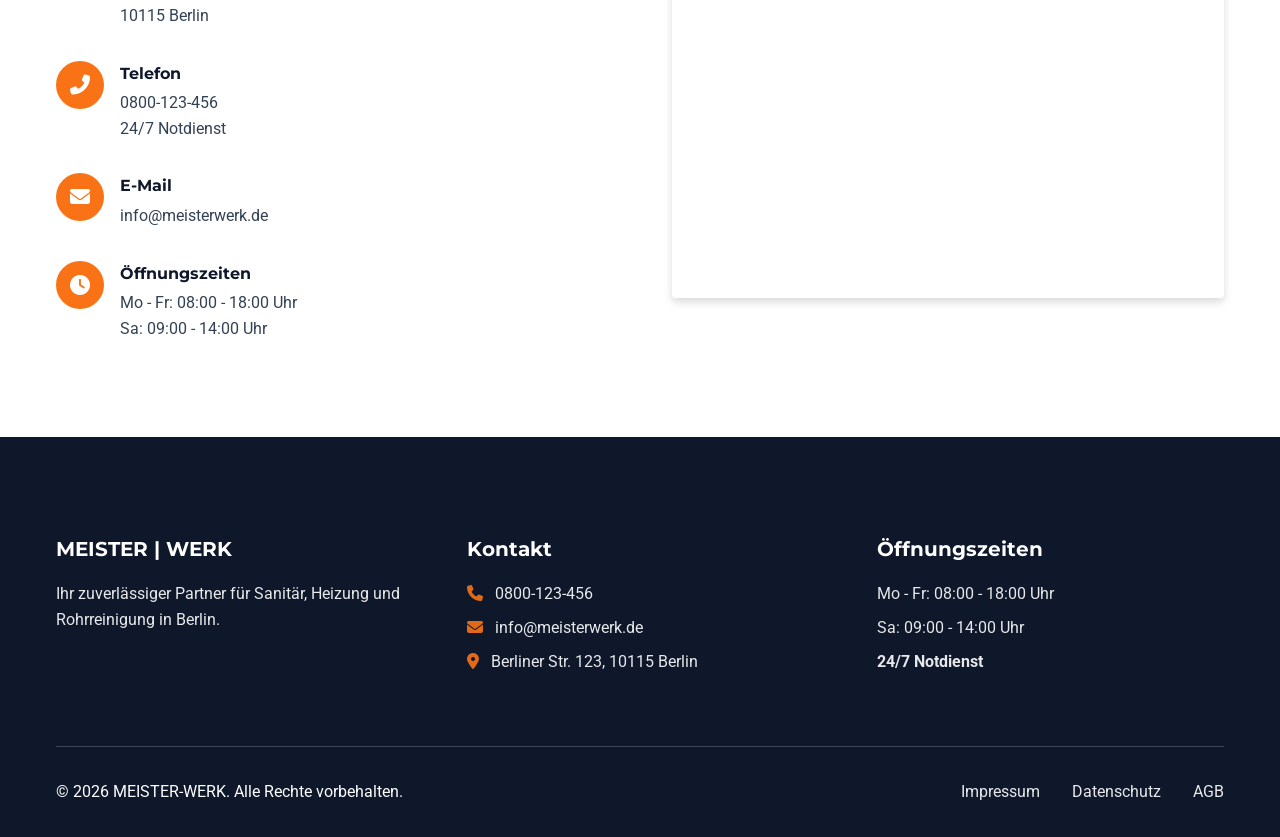
==== commit c1a1f1e2: "K" ====
--- a/index.html
+++ b/index.html
@@ -1,22 +1,27 @@
 <!DOCTYPE html>
 <html lang="de">
+
 <head>
     <meta charset="UTF-8">
     <meta name="viewport" content="width=device-width, initial-scale=1.0">
-    <meta name="description" content="MEISTER-WERK - Ihr zuverlässiger Partner für Sanitär, Heizung und Rohrreinigung. 24/7 Notdienst verfügbar.">
+    <meta name="description"
+        content="MEISTER-WERK - Ihr zuverlässiger Partner für Sanitär, Heizung und Rohrreinigung. 24/7 Notdienst verfügbar.">
     <title>MEISTER-WERK | Handwerk. Präzision. Verlass.</title>
-    
+
     <!-- Google Fonts -->
     <link rel="preconnect" href="https://fonts.googleapis.com">
     <link rel="preconnect" href="https://fonts.gstatic.com" crossorigin>
-    <link href="https://fonts.googleapis.com/css2?family=Montserrat:wght@700;800&family=Roboto:wght@400;500&display=swap" rel="stylesheet">
-    
+    <link
+        href="https://fonts.googleapis.com/css2?family=Montserrat:wght@700;800&family=Roboto:wght@400;500&display=swap"
+        rel="stylesheet">
+
     <!-- FontAwesome -->
     <link rel="stylesheet" href="https://cdnjs.cloudflare.com/ajax/libs/font-awesome/6.5.1/css/all.min.css">
-    
+
     <!-- Custom CSS -->
     <link rel="stylesheet" href="style.css">
 </head>
+
 <body>
     <!-- Emergency Button (Fixed) -->
     <a href="tel:0800123456" class="emergency-btn" aria-label="24/7 Notdienst anrufen">
@@ -91,28 +96,32 @@
                         <i class="fas fa-faucet"></i>
                     </div>
                     <h3 class="service-title">Sanitär</h3>
-                    <p class="service-desc">Installation und Reparatur von Wasserleitungen, Armaturen, Badezimmern und sanitären Anlagen.</p>
+                    <p class="service-desc">Installation und Reparatur von Wasserleitungen, Armaturen, Badezimmern und
+                        sanitären Anlagen.</p>
                 </div>
                 <div class="service-card">
                     <div class="service-icon">
                         <i class="fas fa-fire"></i>
                     </div>
                     <h3 class="service-title">Heizung</h3>
-                    <p class="service-desc">Moderne Heizsysteme, Wartung, Reparatur und energieeffiziente Lösungen für warme Räume.</p>
+                    <p class="service-desc">Moderne Heizsysteme, Wartung, Reparatur und energieeffiziente Lösungen für
+                        warme Räume.</p>
                 </div>
                 <div class="service-card">
                     <div class="service-icon">
                         <i class="fas fa-wrench"></i>
                     </div>
                     <h3 class="service-title">Rohrreinigung</h3>
-                    <p class="service-desc">Schnelle und gründliche Rohrreinigung bei Verstopfungen - 24/7 Notdienst verfügbar.</p>
+                    <p class="service-desc">Schnelle und gründliche Rohrreinigung bei Verstopfungen - 24/7 Notdienst
+                        verfügbar.</p>
                 </div>
                 <div class="service-card">
                     <div class="service-icon">
                         <i class="fas fa-clipboard-check"></i>
                     </div>
                     <h3 class="service-title">Wartung</h3>
-                    <p class="service-desc">Regelmäßige Inspektion und Wartung Ihrer Anlagen für langfristige Zuverlässigkeit.</p>
+                    <p class="service-desc">Regelmäßige Inspektion und Wartung Ihrer Anlagen für langfristige
+                        Zuverlässigkeit.</p>
                 </div>
             </div>
         </div>
@@ -127,11 +136,13 @@
                 <div class="gallery-item">
                     <div class="before-after">
                         <div class="gallery-image before">
-                            <img src="https://images.unsplash.com/photo-1584622650111-993a426fbf0a?w=600&q=80" alt="Badezimmer vorher">
+                            <img src="https://images.unsplash.com/photo-1584622650111-993a426fbf0a?w=600&q=80"
+                                alt="Badezimmer vorher">
                             <span class="label">Vorher</span>
                         </div>
                         <div class="gallery-image after">
-                            <img src="https://images.unsplash.com/photo-1552321554-5fefe8c9ef14?w=600&q=80" alt="Badezimmer nachher">
+                            <img src="https://images.unsplash.com/photo-1552321554-5fefe8c9ef14?w=600&q=80"
+                                alt="Badezimmer nachher">
                             <span class="label">Nachher</span>
                         </div>
                     </div>
@@ -140,11 +151,13 @@
                 <div class="gallery-item">
                     <div class="before-after">
                         <div class="gallery-image before">
-                            <img src="https://images.unsplash.com/photo-1581858726788-75bc0f6a952d?w=600&q=80" alt="Heizung vorher">
+                            <img src="https://images.unsplash.com/photo-1581858726788-75bc0f6a952d?w=600&q=80"
+                                alt="Heizung vorher">
                             <span class="label">Vorher</span>
                         </div>
                         <div class="gallery-image after">
-                            <img src="https://images.unsplash.com/photo-1504203328503-cf4e38e336de?w=600&q=80" alt="Heizung nachher">
+                            <img src="https://images.unsplash.com/photo-1504203328503-cf4e38e336de?w=600&q=80"
+                                alt="Heizung nachher">
                             <span class="label">Nachher</span>
                         </div>
                     </div>
@@ -153,11 +166,13 @@
                 <div class="gallery-item">
                     <div class="before-after">
                         <div class="gallery-image before">
-                            <img src="https://images.unsplash.com/photo-1607400201889-565b1ee75f8e?w=600&q=80" alt="Küche vorher">
+                            <img src="https://images.unsplash.com/photo-1607400201889-565b1ee75f8e?w=600&q=80"
+                                alt="Küche vorher">
                             <span class="label">Vorher</span>
                         </div>
                         <div class="gallery-image after">
-                            <img src="https://images.unsplash.com/photo-1556911220-bff31c812dba?w=600&q=80" alt="Küche nachher">
+                            <img src="https://images.unsplash.com/photo-1556911220-bff31c812dba?w=600&q=80"
+                                alt="Küche nachher">
                             <span class="label">Nachher</span>
                         </div>
                     </div>
@@ -206,7 +221,8 @@
                                 <i class="fas fa-star"></i>
                             </div>
                         </div>
-                        <p class="review-text">"Schneller und professioneller Service! Das Team hat unsere Heizung innerhalb weniger Stunden repariert. Absolut empfehlenswert!"</p>
+                        <p class="review-text">"Schneller und professioneller Service! Das Team hat unsere Heizung
+                            innerhalb weniger Stunden repariert. Absolut empfehlenswert!"</p>
                     </div>
                     <div class="review-card">
                         <div class="review-header">
@@ -225,7 +241,8 @@
                                 <i class="fas fa-star"></i>
                             </div>
                         </div>
-                        <p class="review-text">"Faire Preise und exzellente Arbeit. Die Badsanierung wurde termingerecht und sauber durchgeführt. Vielen Dank!"</p>
+                        <p class="review-text">"Faire Preise und exzellente Arbeit. Die Badsanierung wurde termingerecht
+                            und sauber durchgeführt. Vielen Dank!"</p>
                     </div>
                     <div class="review-card">
                         <div class="review-header">
@@ -244,7 +261,8 @@
                                 <i class="fas fa-star"></i>
                             </div>
                         </div>
-                        <p class="review-text">"Notdienst am Wochenende - innerhalb von 30 Minuten war jemand da. Kompetent, freundlich und zuverlässig. Top!"</p>
+                        <p class="review-text">"Notdienst am Wochenende - innerhalb von 30 Minuten war jemand da.
+                            Kompetent, freundlich und zuverlässig. Top!"</p>
                     </div>
                 </div>
             </div>
@@ -256,7 +274,7 @@
         <div class="container">
             <h2 class="section-title">Projekt planen</h2>
             <p class="section-subtitle">In drei einfachen Schritten zu Ihrem Angebot</p>
-            
+
             <div class="wizard">
                 <!-- Progress Bar -->
                 <div class="progress-bar">
@@ -342,6 +360,14 @@
                         <div class="form-group">
                             <label for="zip">PLZ / Ort</label>
                             <input type="text" id="zip" name="zip" placeholder="10115 Berlin" required>
+                        </div>
+                        <div class="form-group">
+                            <label for="date">Wunschtermin</label>
+                            <input type="date" id="date" name="date">
+                        </div>
+                        <div class="form-group">
+                            <label for="time">Uhrzeit</label>
+                            <input type="time" id="time" name="time">
                         </div>
                         <div class="form-group">
                             <label for="message">Ihre Nachricht (optional)</label>
@@ -365,6 +391,124 @@
         </div>
     </section>
 
+    <!-- Partners Section -->
+    <section class="partners" id="partner">
+        <div class="container">
+            <h2 class="section-title">Qualität durch starke Partner</h2>
+            <div class="partners-grid">
+                <div class="partner-logo">GROHE</div>
+                <div class="partner-logo">VAILLANT</div>
+                <div class="partner-logo">VIESSMANN</div>
+                <div class="partner-logo">GEBERIT</div>
+                <div class="partner-logo">BOSCH</div>
+                <div class="partner-logo">HANSGROHE</div>
+            </div>
+        </div>
+    </section>
+
+    <!-- FAQ Section -->
+    <section class="faq" id="faq">
+        <div class="container">
+            <h2 class="section-title">Häufige Fragen</h2>
+            <div class="faq-container">
+                <div class="accordion">
+                    <div class="accordion-item">
+                        <div class="accordion-header">
+                            <h3 class="accordion-question">Wie schnell bekomme ich einen Termin?</h3>
+                            <i class="fas fa-chevron-down accordion-icon"></i>
+                        </div>
+                        <div class="accordion-body">
+                            <p class="accordion-answer">Im Notfall sofort. Für Wartungen meist innerhalb von 3-5 Tagen.
+                            </p>
+                        </div>
+                    </div>
+                    <div class="accordion-item">
+                        <div class="accordion-header">
+                            <h3 class="accordion-question">Was kostet die Anfahrt?</h3>
+                            <i class="fas fa-chevron-down accordion-icon"></i>
+                        </div>
+                        <div class="accordion-body">
+                            <p class="accordion-answer">Innerhalb Berlins berechnen wir eine Pauschale von 29€.</p>
+                        </div>
+                    </div>
+                    <div class="accordion-item">
+                        <div class="accordion-header">
+                            <h3 class="accordion-question">Bieten Sie auch Wartungsverträge an?</h3>
+                            <i class="fas fa-chevron-down accordion-icon"></i>
+                        </div>
+                        <div class="accordion-body">
+                            <p class="accordion-answer">Ja, sprechen Sie uns gerne auf unsere Premium-Wartungspakete an.
+                            </p>
+                        </div>
+                    </div>
+                    <div class="accordion-item">
+                        <div class="accordion-header">
+                            <h3 class="accordion-question">Sind Sie auch am Wochenende erreichbar?</h3>
+                            <i class="fas fa-chevron-down accordion-icon"></i>
+                        </div>
+                        <div class="accordion-body">
+                            <p class="accordion-answer">Unser 24/7 Notdienst ist jederzeit für Sie da - auch an
+                                Wochenenden und Feiertagen.</p>
+                        </div>
+                    </div>
+                </div>
+            </div>
+        </div>
+    </section>
+
+    <!-- Contact & Location Section -->
+    <section class="contact-location" id="kontakt">
+        <div class="container">
+            <h2 class="section-title">Hier finden Sie uns</h2>
+            <div class="contact-grid">
+                <div class="contact-details">
+                    <div class="contact-item">
+                        <div class="contact-icon">
+                            <i class="fas fa-map-marker-alt"></i>
+                        </div>
+                        <div class="contact-text">
+                            <h4>Adresse</h4>
+                            <p>Berliner Str. 123<br>10115 Berlin</p>
+                        </div>
+                    </div>
+                    <div class="contact-item">
+                        <div class="contact-icon">
+                            <i class="fas fa-phone-alt"></i>
+                        </div>
+                        <div class="contact-text">
+                            <h4>Telefon</h4>
+                            <p>0800-123-456<br>24/7 Notdienst</p>
+                        </div>
+                    </div>
+                    <div class="contact-item">
+                        <div class="contact-icon">
+                            <i class="fas fa-envelope"></i>
+                        </div>
+                        <div class="contact-text">
+                            <h4>E-Mail</h4>
+                            <p>info@meisterwerk.de</p>
+                        </div>
+                    </div>
+                    <div class="contact-item">
+                        <div class="contact-icon">
+                            <i class="fas fa-clock"></i>
+                        </div>
+                        <div class="contact-text">
+                            <h4>Öffnungszeiten</h4>
+                            <p>Mo - Fr: 08:00 - 18:00 Uhr<br>Sa: 09:00 - 14:00 Uhr</p>
+                        </div>
+                    </div>
+                </div>
+                <div class="map-container">
+                    <iframe
+                        src="https://www.google.com/maps/embed?pb=!1m18!1m12!1m3!1d19441.282087161677!2d13.377704!3d52.5200066!2m3!1f0!2f0!3f0!3m2!1i1024!2i768!4f13.1!3m3!1m2!1s0x47a851e0cd677ca3%3A0x4c6e4b8e47c3eae8!2sBerlin!5e0!3m2!1sde!2sde!4v1234567890"
+                        allowfullscreen="" loading="lazy" referrerpolicy="no-referrer-when-downgrade">
+                    </iframe>
+                </div>
+            </div>
+        </div>
+    </section>
+
     <!-- Footer -->
     <footer class="footer">
         <div class="container">
@@ -400,4 +544,5 @@
     <!-- Custom JavaScript -->
     <script src="script.js"></script>
 </body>
-</html>
+
+</html>
--- a/style.css
+++ b/style.css
@@ -10,26 +10,26 @@
     --text: #334155;
     --white: #FFFFFF;
     --border: #E2E8F0;
-    
+
     /* Typography */
     --font-heading: 'Montserrat', sans-serif;
     --font-body: 'Roboto', sans-serif;
-    
+
     /* Spacing */
     --spacing-xs: 0.5rem;
     --spacing-sm: 1rem;
     --spacing-md: 2rem;
     --spacing-lg: 4rem;
     --spacing-xl: 6rem;
-    
+
     /* Border Radius */
     --radius: 4px;
-    
+
     /* Shadows */
     --shadow-sm: 0 2px 4px rgba(0, 0, 0, 0.1);
     --shadow-md: 0 4px 8px rgba(0, 0, 0, 0.15);
     --shadow-lg: 0 8px 16px rgba(0, 0, 0, 0.2);
-    
+
     /* Transitions */
     --transition: all 0.3s ease;
 }
@@ -154,6 +154,8 @@
     z-index: 1000;
     box-shadow: var(--shadow-lg);
     animation: pulse 2s infinite;
+    transition: bottom 0.3s ease;
+    /* Smooth docking transition */
 }
 
 .emergency-btn:hover {
@@ -161,10 +163,19 @@
     transform: scale(1.05);
 }
 
+/* Docked state when reaching footer */
+.emergency-btn.docked {
+    bottom: 120px;
+    /* Push up when footer is visible */
+}
+
 @keyframes pulse {
-    0%, 100% {
+
+    0%,
+    100% {
         box-shadow: 0 0 0 0 rgba(220, 38, 38, 0.7);
     }
+
     50% {
         box-shadow: 0 0 0 15px rgba(220, 38, 38, 0);
     }
@@ -178,11 +189,16 @@
         padding: 0.75rem 1rem;
         font-size: 0.875rem;
     }
-    
+
+    .emergency-btn.docked {
+        bottom: 100px;
+        /* Adjust for mobile footer */
+    }
+
     .emergency-btn span {
         display: none;
     }
-    
+
     .emergency-btn i {
         font-size: 1.25rem;
     }
@@ -247,7 +263,7 @@
         gap: var(--spacing-sm);
         font-size: 0.875rem;
     }
-    
+
     .logo {
         font-size: 1.25rem;
     }
@@ -313,11 +329,11 @@
         height: 500px;
         background-attachment: scroll;
     }
-    
+
     .hero-title {
         font-size: 2rem;
     }
-    
+
     .hero-subtitle {
         font-size: 1rem;
     }
@@ -525,7 +541,7 @@
     .gallery-grid {
         grid-template-columns: 1fr;
     }
-    
+
     .before-after {
         grid-template-columns: 1fr;
     }
@@ -754,6 +770,7 @@
         opacity: 0;
         transform: translateY(10px);
     }
+
     to {
         opacity: 1;
         transform: translateY(0);
@@ -870,22 +887,243 @@
     cursor: not-allowed;
 }
 
+/* Fix for Back button visibility in wizard */
+.wizard-nav .btn-secondary {
+    background-color: transparent;
+    color: var(--primary);
+    border: 2px solid var(--primary);
+}
+
+.wizard-nav .btn-secondary:hover {
+    background-color: var(--primary);
+    color: var(--white);
+}
+
 /* Mobile Wizard */
 @media (max-width: 768px) {
     .wizard-cards {
         grid-template-columns: 1fr;
     }
-    
+
     .wizard-cards[data-step="2"] {
         grid-template-columns: 1fr;
     }
-    
+
     .step-label {
         font-size: 0.75rem;
     }
-    
+
     .wizard-title {
         font-size: 1.5rem;
+    }
+}
+
+/* ========================================
+   PARTNERS/TRUST SLIDER
+   ======================================== */
+.partners {
+    padding: var(--spacing-lg) 0;
+    background-color: var(--white);
+}
+
+.partners-grid {
+    display: grid;
+    grid-template-columns: repeat(6, 1fr);
+    gap: var(--spacing-lg);
+    align-items: center;
+    justify-items: center;
+    max-width: 1000px;
+    margin: 0 auto;
+}
+
+.partner-logo {
+    font-family: var(--font-heading);
+    font-size: 1.5rem;
+    font-weight: 700;
+    color: var(--text);
+    opacity: 0.6;
+    transition: var(--transition);
+    text-align: center;
+    padding: var(--spacing-sm);
+}
+
+.partner-logo:hover {
+    opacity: 1;
+    transform: scale(1.05);
+}
+
+/* Mobile Partners */
+@media (max-width: 768px) {
+    .partners-grid {
+        grid-template-columns: repeat(2, 1fr);
+        gap: var(--spacing-md);
+    }
+
+    .partner-logo {
+        font-size: 1.125rem;
+    }
+}
+
+@media (min-width: 769px) and (max-width: 1024px) {
+    .partners-grid {
+        grid-template-columns: repeat(3, 1fr);
+    }
+}
+
+/* ========================================
+   FAQ ACCORDION
+   ======================================== */
+.faq {
+    padding: var(--spacing-xl) 0;
+    background-color: var(--light);
+}
+
+.faq-container {
+    max-width: 900px;
+    margin: 0 auto;
+}
+
+.accordion {
+    display: flex;
+    flex-direction: column;
+    gap: var(--spacing-sm);
+}
+
+.accordion-item {
+    background-color: var(--white);
+    border: 2px solid var(--border);
+    border-radius: var(--radius);
+    overflow: hidden;
+    transition: var(--transition);
+}
+
+.accordion-item.active {
+    border-color: var(--accent);
+}
+
+.accordion-header {
+    display: flex;
+    justify-content: space-between;
+    align-items: center;
+    padding: var(--spacing-md);
+    cursor: pointer;
+    transition: var(--transition);
+}
+
+.accordion-header:hover {
+    background-color: var(--light);
+}
+
+.accordion-question {
+    font-family: var(--font-heading);
+    font-size: 1.125rem;
+    font-weight: 700;
+    color: var(--primary);
+    margin: 0;
+}
+
+.accordion-icon {
+    font-size: 1.25rem;
+    color: var(--accent);
+    transition: transform 0.3s ease;
+}
+
+.accordion-item.active .accordion-icon {
+    transform: rotate(180deg);
+}
+
+.accordion-body {
+    max-height: 0;
+    overflow: hidden;
+    transition: max-height 0.3s ease, padding 0.3s ease;
+}
+
+.accordion-item.active .accordion-body {
+    max-height: 200px;
+    padding: 0 var(--spacing-md) var(--spacing-md);
+}
+
+.accordion-answer {
+    color: var(--text);
+    line-height: 1.6;
+    margin: 0;
+}
+
+/* ========================================
+   CONTACT & LOCATION
+   ======================================== */
+.contact-location {
+    padding: var(--spacing-xl) 0;
+    background-color: var(--white);
+}
+
+.contact-grid {
+    display: grid;
+    grid-template-columns: 1fr 1fr;
+    gap: var(--spacing-lg);
+    margin-top: var(--spacing-lg);
+}
+
+.contact-details {
+    display: flex;
+    flex-direction: column;
+    gap: var(--spacing-md);
+}
+
+.contact-item {
+    display: flex;
+    align-items: flex-start;
+    gap: var(--spacing-sm);
+}
+
+.contact-icon {
+    width: 48px;
+    height: 48px;
+    background-color: var(--accent);
+    color: var(--white);
+    border-radius: 50%;
+    display: flex;
+    align-items: center;
+    justify-content: center;
+    font-size: 1.25rem;
+    flex-shrink: 0;
+}
+
+.contact-text h4 {
+    font-family: var(--font-heading);
+    font-size: 1rem;
+    font-weight: 700;
+    color: var(--primary);
+    margin-bottom: 0.25rem;
+}
+
+.contact-text p {
+    color: var(--text);
+    margin: 0;
+    line-height: 1.6;
+}
+
+.map-container {
+    border-radius: var(--radius);
+    overflow: hidden;
+    box-shadow: var(--shadow-md);
+    height: 350px;
+}
+
+.map-container iframe {
+    width: 100%;
+    height: 100%;
+    border: none;
+}
+
+/* Mobile Contact & Location */
+@media (max-width: 768px) {
+    .contact-grid {
+        grid-template-columns: 1fr;
+    }
+
+    .map-container {
+        height: 300px;
     }
 }
 
@@ -952,10 +1190,10 @@
         grid-template-columns: 1fr;
         gap: var(--spacing-md);
     }
-    
+
     .footer-bottom {
         flex-direction: column;
         gap: var(--spacing-sm);
         text-align: center;
     }
-}
+}
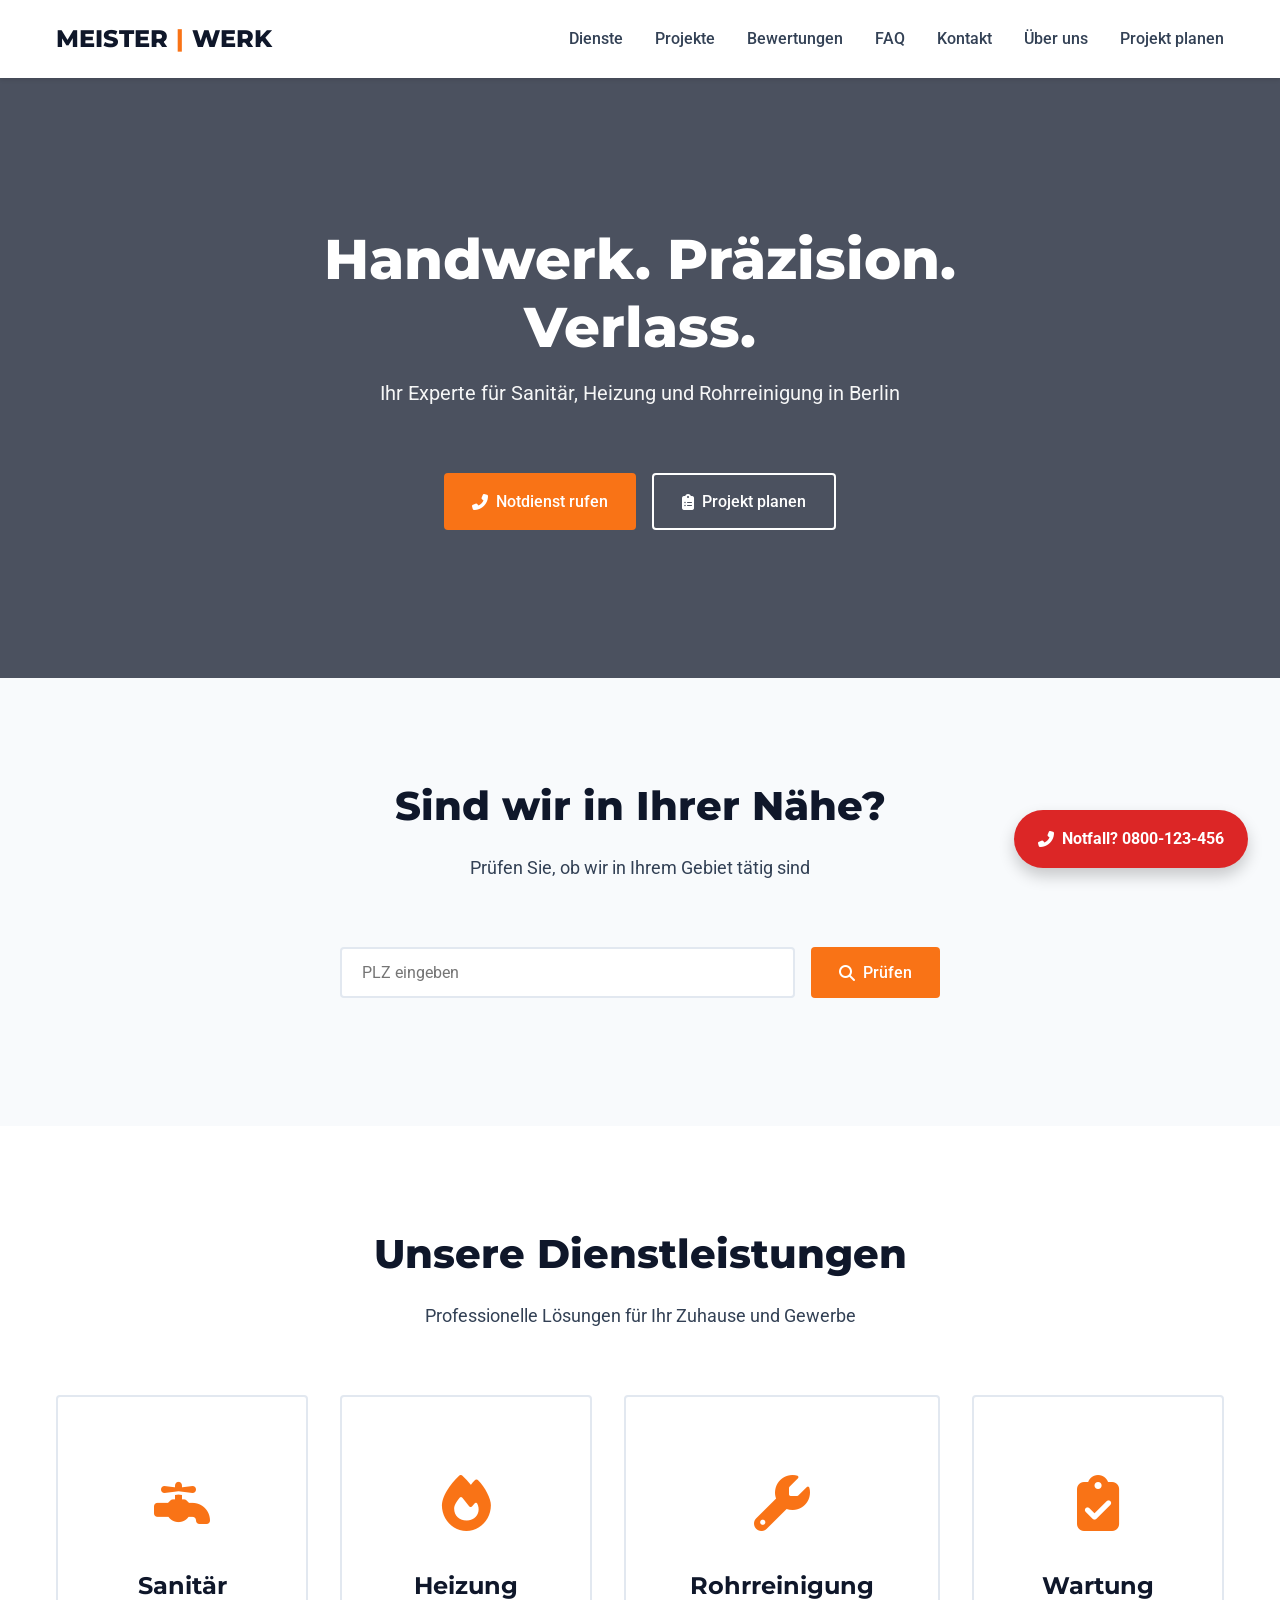
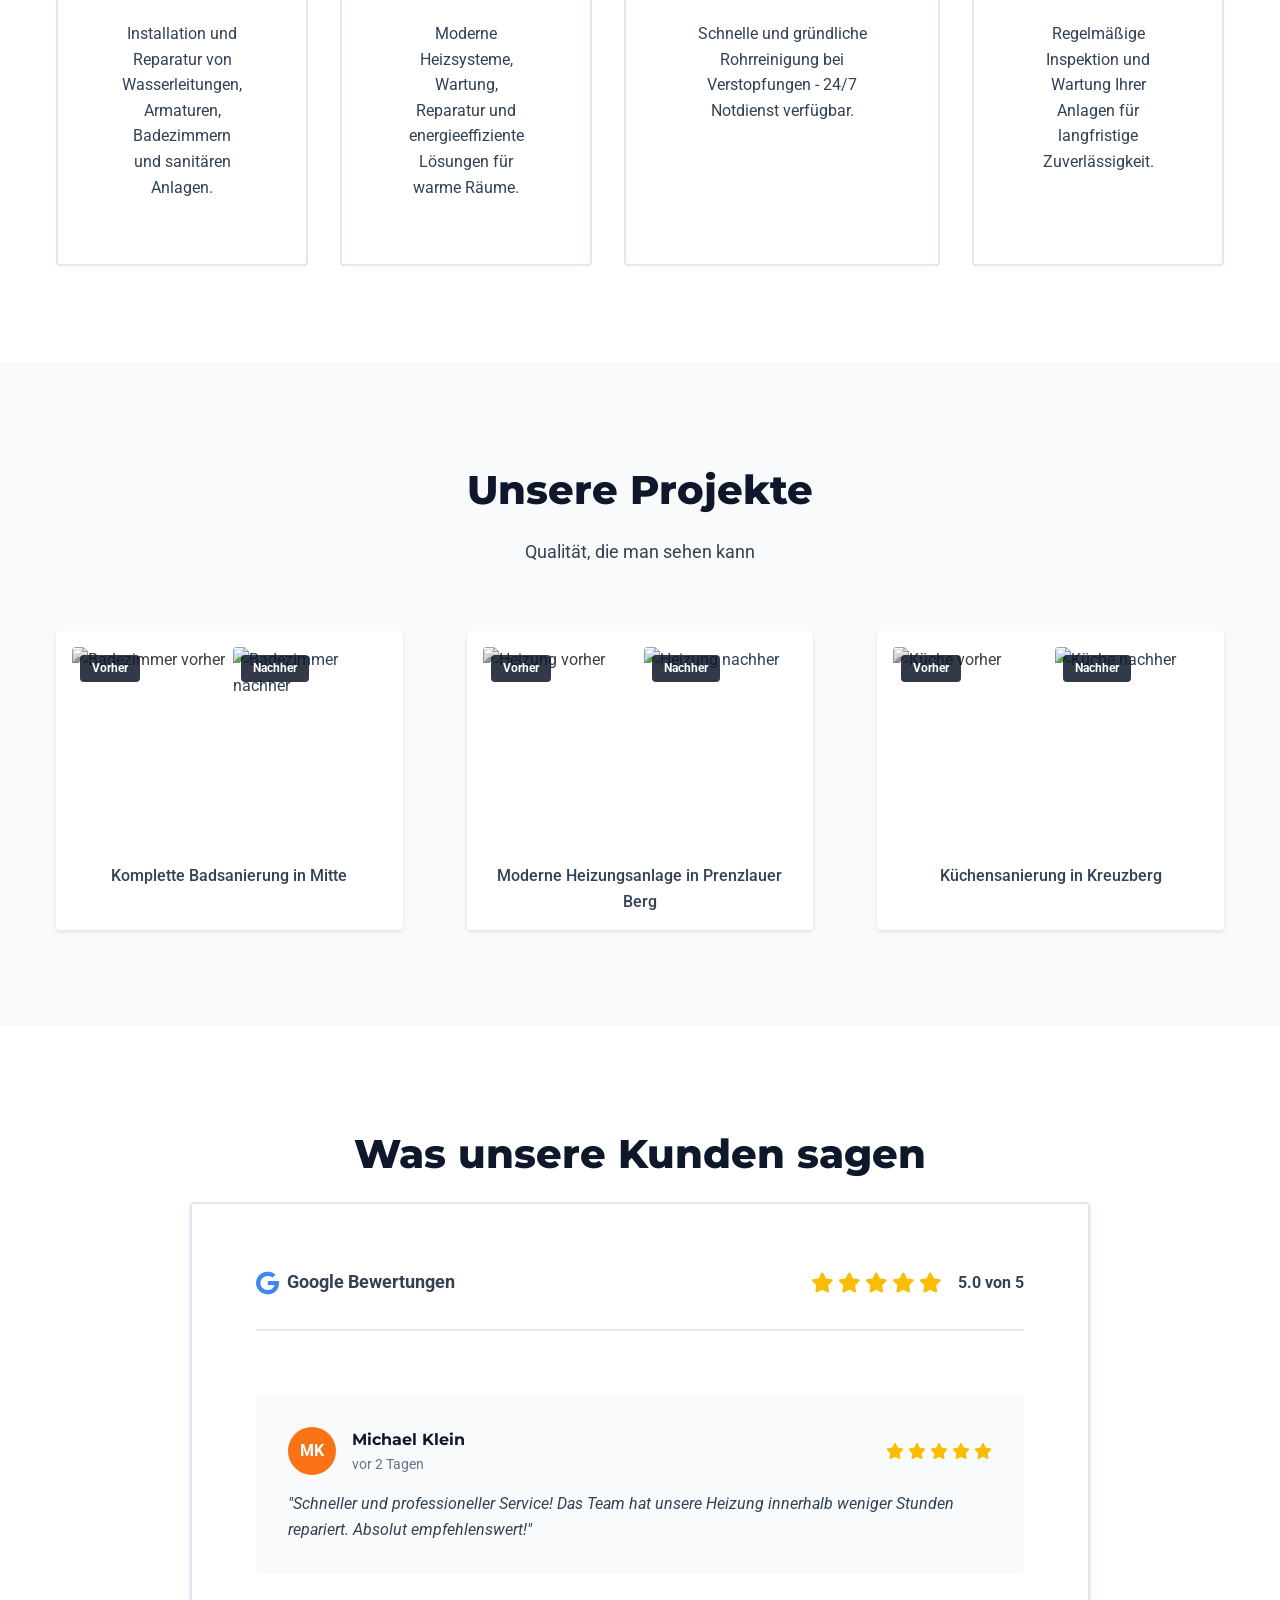
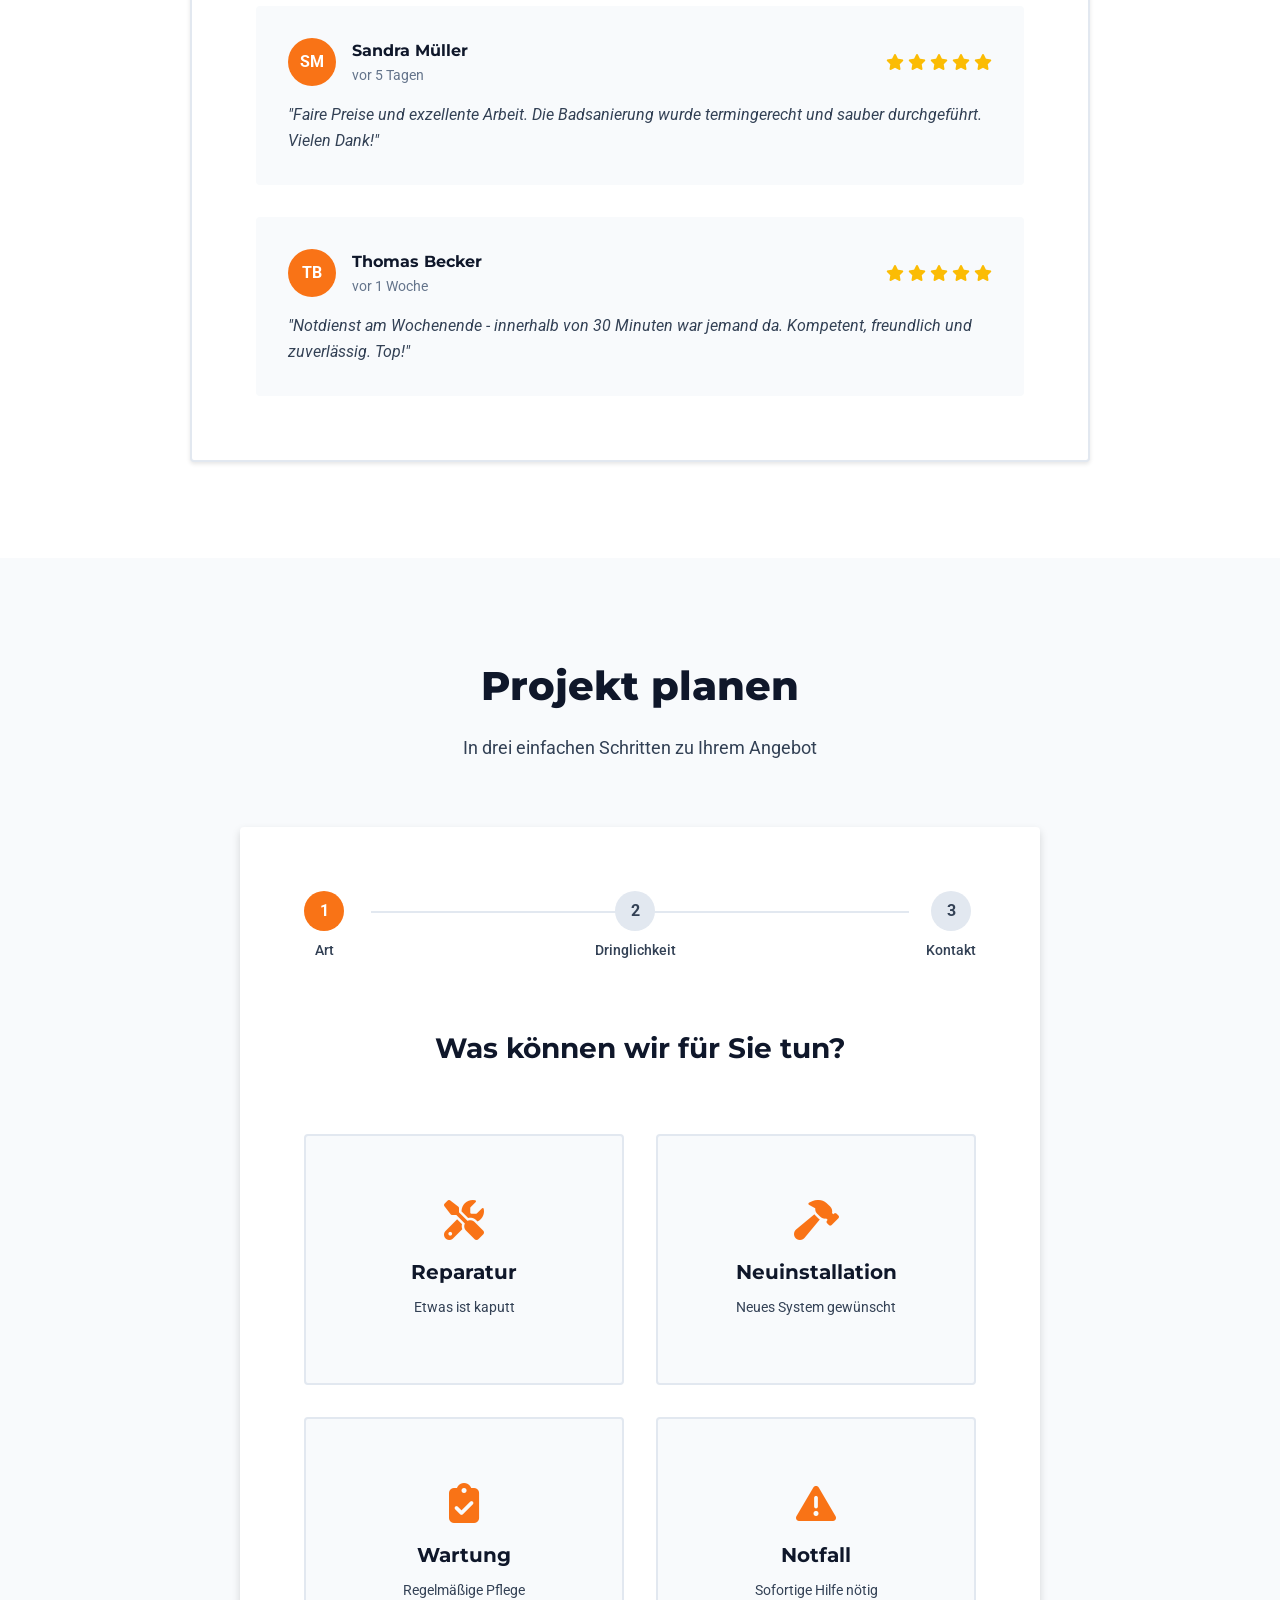
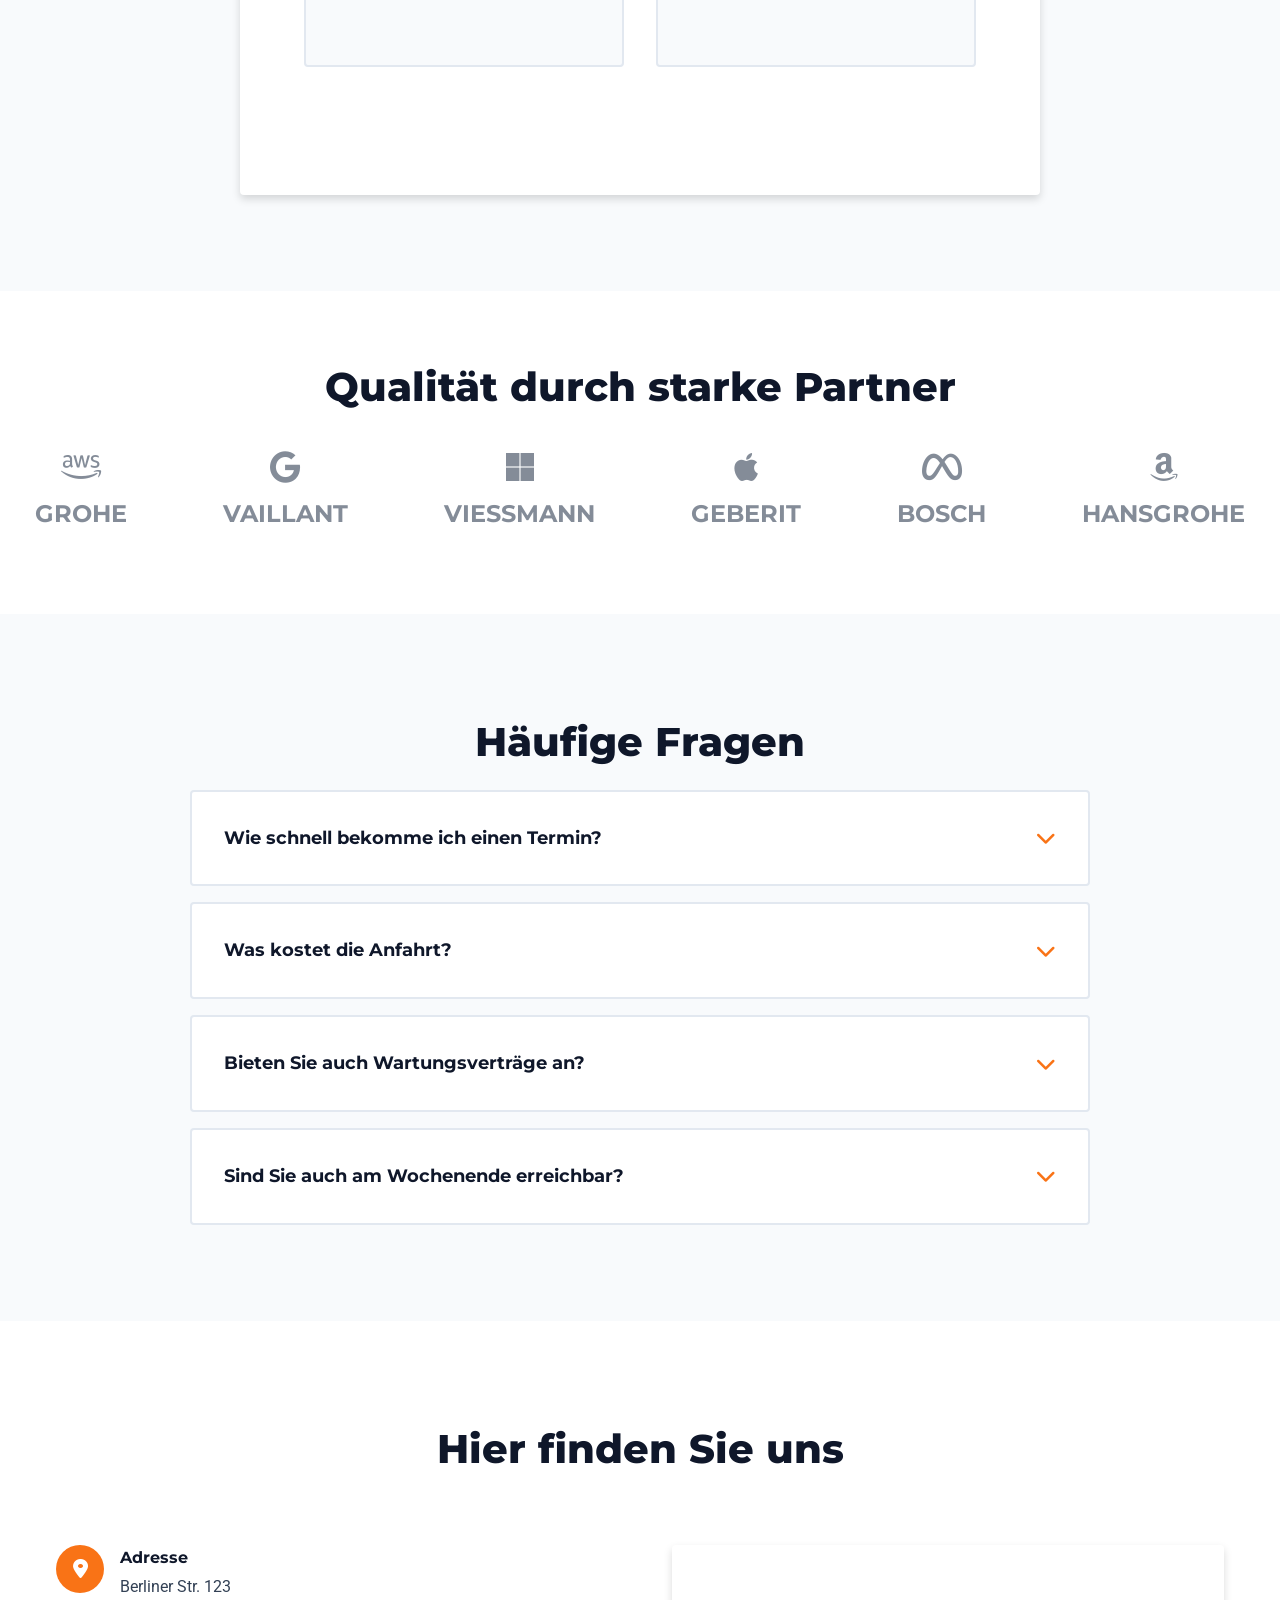
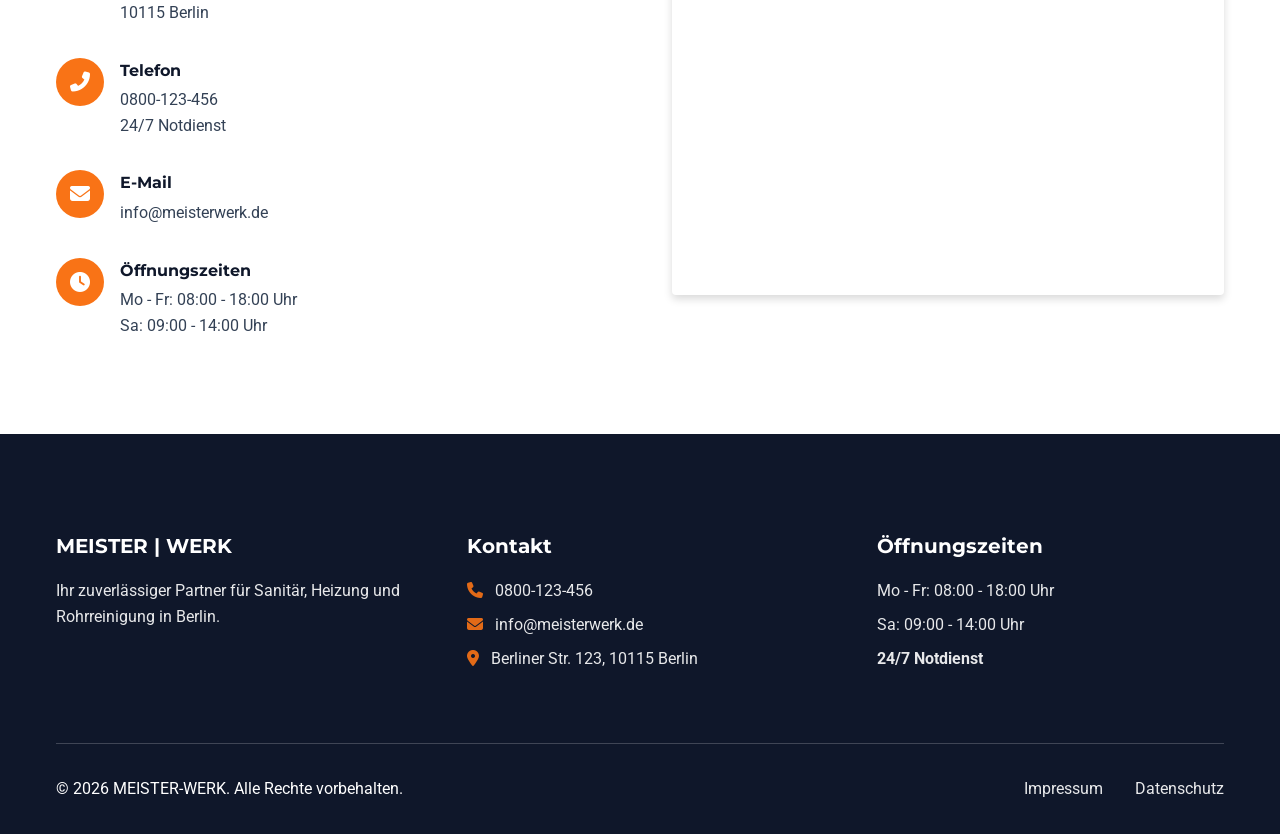
==== commit 8b3a3e8f: "k" ====
--- a/index.html
+++ b/index.html
@@ -7,6 +7,8 @@
     <meta name="description"
         content="MEISTER-WERK - Ihr zuverlässiger Partner für Sanitär, Heizung und Rohrreinigung. 24/7 Notdienst verfügbar.">
     <title>MEISTER-WERK | Handwerk. Präzision. Verlass.</title>
+    <link rel="icon"
+        href="data:image/svg+xml,<svg xmlns=%22http://www.w3.org/2000/svg%22 viewBox=%220 0 100 100%22><text y=%22.9em%22 font-size=%2290%22>🛠️</text></svg>">
 
     <!-- Google Fonts -->
     <link rel="preconnect" href="https://fonts.googleapis.com">
@@ -33,16 +35,19 @@
     <header class="header" id="header">
         <div class="container">
             <div class="header-content">
-                <div class="logo">
+                <a href="index.html" class="logo">
                     <span class="logo-text">MEISTER</span>
                     <span class="logo-separator">|</span>
                     <span class="logo-text">WERK</span>
-                </div>
+                </a>
                 <nav class="nav">
-                    <a href="#dienste" class="nav-link">Dienste</a>
-                    <a href="#projekte" class="nav-link">Projekte</a>
-                    <a href="#bewertungen" class="nav-link">Bewertungen</a>
-                    <a href="#planer" class="nav-link">Projekt planen</a>
+                    <a href="index.html#dienste" class="nav-link">Dienste</a>
+                    <a href="index.html#projekte" class="nav-link">Projekte</a>
+                    <a href="index.html#bewertungen" class="nav-link">Bewertungen</a>
+                    <a href="index.html#faq" class="nav-link">FAQ</a>
+                    <a href="index.html#kontakt" class="nav-link">Kontakt</a>
+                    <a href="ueber-uns.html" class="nav-link">Über uns</a>
+                    <a href="index.html#planer" class="nav-link">Projekt planen</a>
                 </nav>
             </div>
         </div>
@@ -396,12 +401,12 @@
         <div class="container">
             <h2 class="section-title">Qualität durch starke Partner</h2>
             <div class="partners-grid">
-                <div class="partner-logo">GROHE</div>
-                <div class="partner-logo">VAILLANT</div>
-                <div class="partner-logo">VIESSMANN</div>
-                <div class="partner-logo">GEBERIT</div>
-                <div class="partner-logo">BOSCH</div>
-                <div class="partner-logo">HANSGROHE</div>
+                <div class="partner-logo"><i class="fa-brands fa-aws"></i> GROHE</div>
+                <div class="partner-logo"><i class="fa-brands fa-google"></i> VAILLANT</div>
+                <div class="partner-logo"><i class="fa-brands fa-microsoft"></i> VIESSMANN</div>
+                <div class="partner-logo"><i class="fa-brands fa-apple"></i> GEBERIT</div>
+                <div class="partner-logo"><i class="fa-brands fa-meta"></i> BOSCH</div>
+                <div class="partner-logo"><i class="fa-brands fa-amazon"></i> HANSGROHE</div>
             </div>
         </div>
     </section>
@@ -533,9 +538,8 @@
             <div class="footer-bottom">
                 <p>&copy; 2026 MEISTER-WERK. Alle Rechte vorbehalten.</p>
                 <div class="footer-links">
-                    <a href="#impressum">Impressum</a>
-                    <a href="#datenschutz">Datenschutz</a>
-                    <a href="#agb">AGB</a>
+                    <a href="impressum.html">Impressum</a>
+                    <a href="datenschutz.html">Datenschutz</a>
                 </div>
             </div>
         </div>
--- a/style.css
+++ b/style.css
@@ -236,6 +236,11 @@
     font-size: 1.5rem;
     font-weight: 800;
     color: var(--primary);
+    transition: var(--transition);
+}
+
+.logo:hover {
+    opacity: 0.8;
 }
 
 .logo-separator {
@@ -932,6 +937,7 @@
     gap: var(--spacing-lg);
     align-items: center;
     justify-items: center;
+    justify-content: center;
     max-width: 1000px;
     margin: 0 auto;
 }
@@ -945,6 +951,15 @@
     transition: var(--transition);
     text-align: center;
     padding: var(--spacing-sm);
+    display: flex;
+    align-items: center;
+    gap: 0.5rem;
+    flex-direction: column;
+}
+
+.partner-logo i {
+    font-size: 2rem;
+    margin-bottom: 0.25rem;
 }
 
 .partner-logo:hover {
@@ -1196,4 +1211,286 @@
         gap: var(--spacing-sm);
         text-align: center;
     }
+}
+
+/* ========================================
+   PAGE HERO (Smaller than main hero)
+   ======================================== */
+.page-hero {
+    position: relative;
+    height: 400px;
+    display: flex;
+    align-items: center;
+    justify-content: center;
+    background-image: url('https://images.unsplash.com/photo-1581244277943-fe4a9c777189?w=1920&q=80');
+    background-size: cover;
+    background-position: center;
+}
+
+.page-hero .hero-overlay {
+    position: absolute;
+    top: 0;
+    left: 0;
+    width: 100%;
+    height: 100%;
+    background-color: rgba(15, 23, 42, 0.75);
+}
+
+.page-hero .hero-content {
+    position: relative;
+    z-index: 2;
+    text-align: center;
+    color: var(--white);
+    max-width: 800px;
+    padding: 0 var(--spacing-sm);
+}
+
+.page-hero .hero-title {
+    font-family: var(--font-heading);
+    font-size: 2.5rem;
+    font-weight: 800;
+    margin-bottom: var(--spacing-sm);
+}
+
+.page-hero .hero-subtitle {
+    font-size: 1.125rem;
+    opacity: 0.95;
+}
+
+/* Mobile Page Hero */
+@media (max-width: 768px) {
+    .page-hero {
+        height: 300px;
+    }
+
+    .page-hero .hero-title {
+        font-size: 1.75rem;
+    }
+
+    .page-hero .hero-subtitle {
+        font-size: 1rem;
+    }
+}
+
+/* ========================================
+   STORY SECTION
+   ======================================== */
+.story-section {
+    padding: var(--spacing-xl) 0;
+    background-color: var(--light);
+}
+
+.story-grid {
+    display: grid;
+    grid-template-columns: 1fr 1fr;
+    gap: var(--spacing-lg);
+    align-items: center;
+}
+
+.story-text p {
+    margin-bottom: var(--spacing-sm);
+    line-height: 1.8;
+    color: var(--text);
+}
+
+.story-image {
+    border-radius: var(--radius);
+    overflow: hidden;
+    box-shadow: var(--shadow-lg);
+}
+
+.story-image img {
+    width: 100%;
+    height: auto;
+    display: block;
+}
+
+/* Mobile Story Section */
+@media (max-width: 768px) {
+    .story-grid {
+        grid-template-columns: 1fr;
+        gap: var(--spacing-md);
+    }
+}
+
+/* ========================================
+   TEAM SECTION
+   ======================================== */
+.team-section {
+    padding: var(--spacing-xl) 0;
+    background-color: var(--white);
+}
+
+.team-grid {
+    display: grid;
+    grid-template-columns: repeat(3, 1fr);
+    gap: var(--spacing-lg);
+}
+
+.team-card {
+    background-color: var(--white);
+    border: 2px solid var(--border);
+    border-radius: var(--radius);
+    overflow: hidden;
+    transition: var(--transition);
+    box-shadow: var(--shadow-sm);
+}
+
+.team-card:hover {
+    transform: translateY(-8px);
+    box-shadow: var(--shadow-lg);
+    border-color: var(--accent);
+}
+
+.team-image {
+    width: 100%;
+    height: 300px;
+    overflow: hidden;
+}
+
+.team-image img {
+    width: 100%;
+    height: 100%;
+    object-fit: cover;
+    transition: var(--transition);
+}
+
+.team-card:hover .team-image img {
+    transform: scale(1.05);
+}
+
+.team-info {
+    padding: var(--spacing-md);
+}
+
+.team-name {
+    font-family: var(--font-heading);
+    font-size: 1.5rem;
+    font-weight: 700;
+    color: var(--primary);
+    margin-bottom: var(--spacing-xs);
+}
+
+.team-role {
+    font-size: 1rem;
+    font-weight: 500;
+    color: var(--accent);
+    margin-bottom: var(--spacing-sm);
+}
+
+.team-description {
+    font-size: 0.9375rem;
+    line-height: 1.6;
+    color: var(--text);
+}
+
+/* Mobile Team Section */
+@media (max-width: 768px) {
+    .team-grid {
+        grid-template-columns: 1fr;
+    }
+
+    .team-image {
+        height: 250px;
+    }
+}
+
+@media (min-width: 769px) and (max-width: 1024px) {
+    .team-grid {
+        grid-template-columns: repeat(2, 1fr);
+    }
+}
+
+/* ========================================
+   LEGAL PAGES
+   ======================================== */
+.legal-page {
+    padding: var(--spacing-xl) 0;
+    background-color: var(--light);
+    min-height: 60vh;
+}
+
+.legal-title {
+    font-family: var(--font-heading);
+    font-size: 3rem;
+    font-weight: 800;
+    color: var(--primary);
+    text-align: center;
+    margin-bottom: var(--spacing-lg);
+}
+
+.legal-content {
+    max-width: 900px;
+    margin: 0 auto;
+    background-color: var(--white);
+    padding: var(--spacing-lg);
+    border-radius: var(--radius);
+    box-shadow: var(--shadow-md);
+}
+
+.legal-content h2 {
+    font-family: var(--font-heading);
+    font-size: 1.75rem;
+    font-weight: 700;
+    color: var(--primary);
+    margin-top: var(--spacing-lg);
+    margin-bottom: var(--spacing-sm);
+}
+
+.legal-content h2:first-child {
+    margin-top: 0;
+}
+
+.legal-content h3 {
+    font-family: var(--font-heading);
+    font-size: 1.25rem;
+    font-weight: 700;
+    color: var(--primary);
+    margin-top: var(--spacing-md);
+    margin-bottom: var(--spacing-xs);
+}
+
+.legal-content p {
+    line-height: 1.8;
+    color: var(--text);
+    margin-bottom: var(--spacing-sm);
+}
+
+.legal-content ul {
+    margin-left: var(--spacing-md);
+    margin-bottom: var(--spacing-sm);
+}
+
+.legal-content li {
+    line-height: 1.8;
+    color: var(--text);
+    margin-bottom: var(--spacing-xs);
+}
+
+.legal-content a {
+    color: var(--accent);
+    text-decoration: underline;
+}
+
+.legal-content a:hover {
+    color: #EA580C;
+}
+
+/* Mobile Legal Pages */
+@media (max-width: 768px) {
+    .legal-title {
+        font-size: 2rem;
+    }
+
+    .legal-content {
+        padding: var(--spacing-md);
+    }
+
+    .legal-content h2 {
+        font-size: 1.5rem;
+    }
+
+    .legal-content h3 {
+        font-size: 1.125rem;
+    }
 }
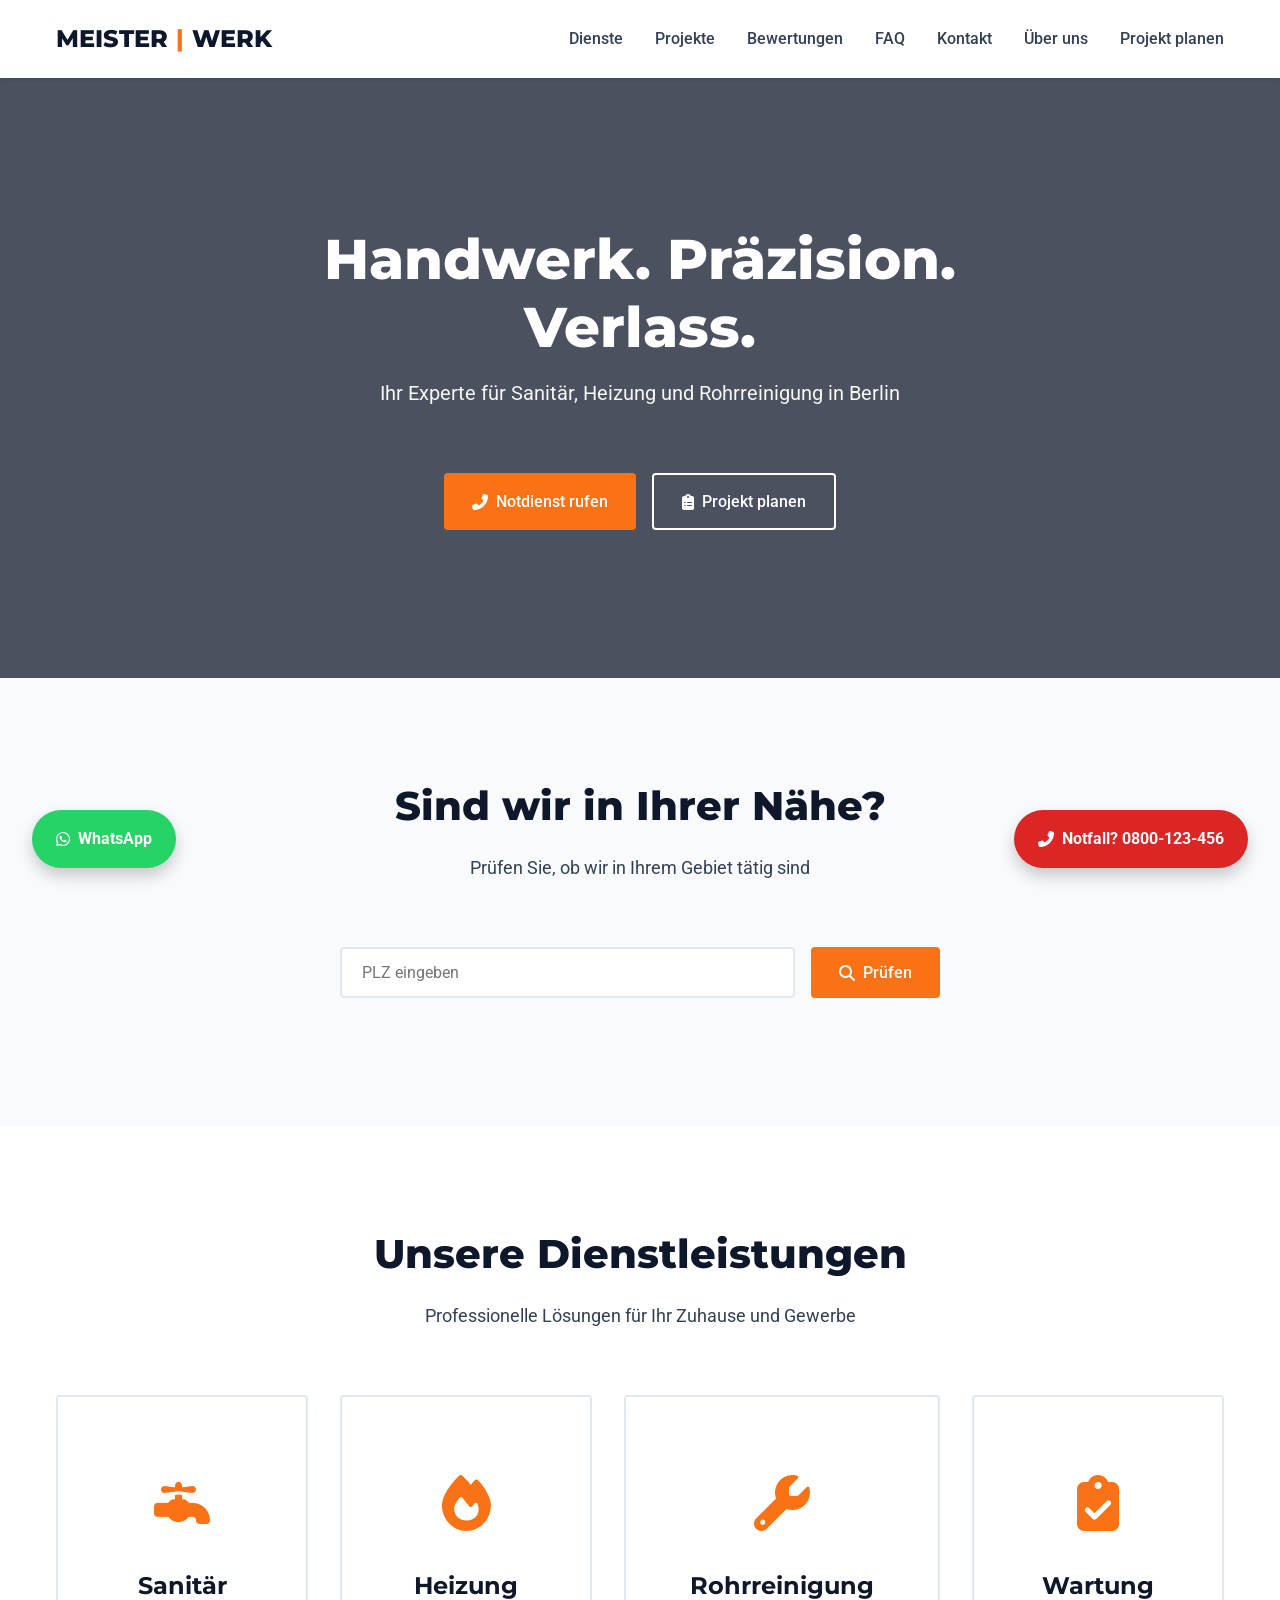
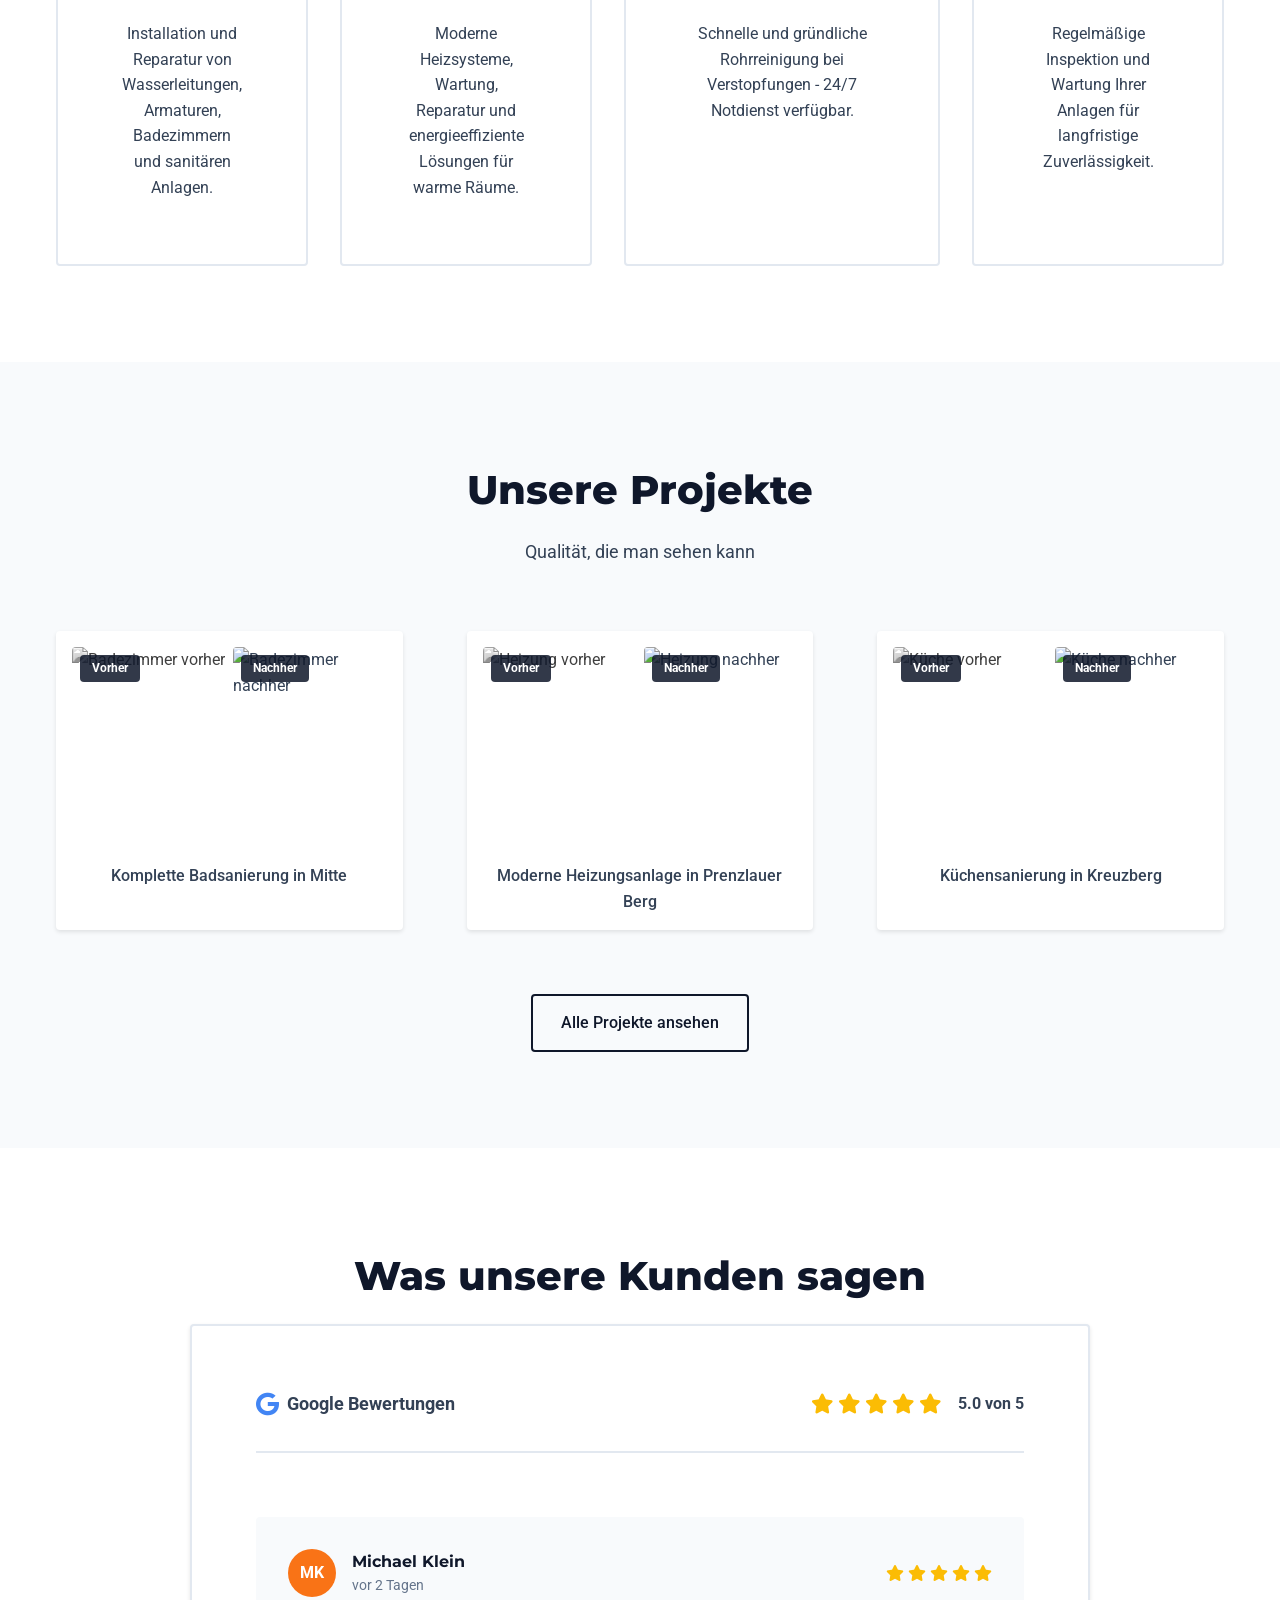
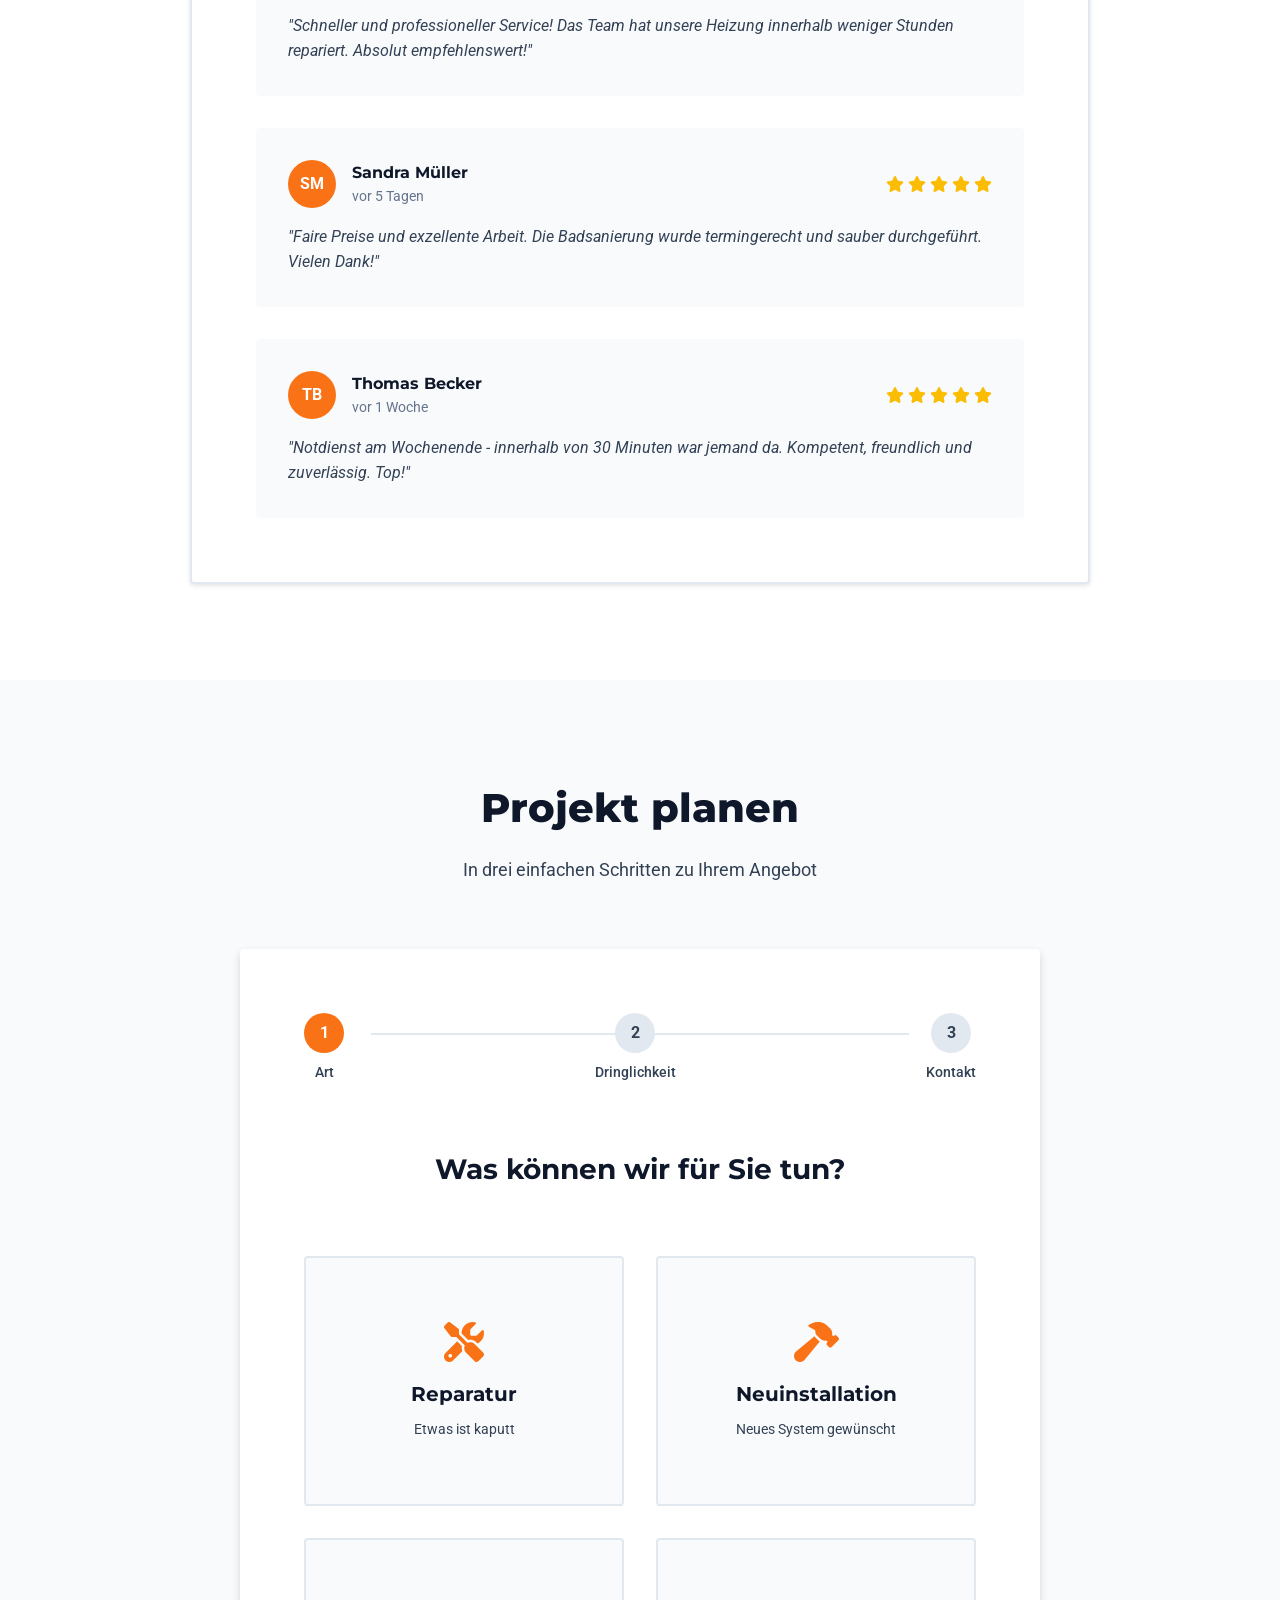
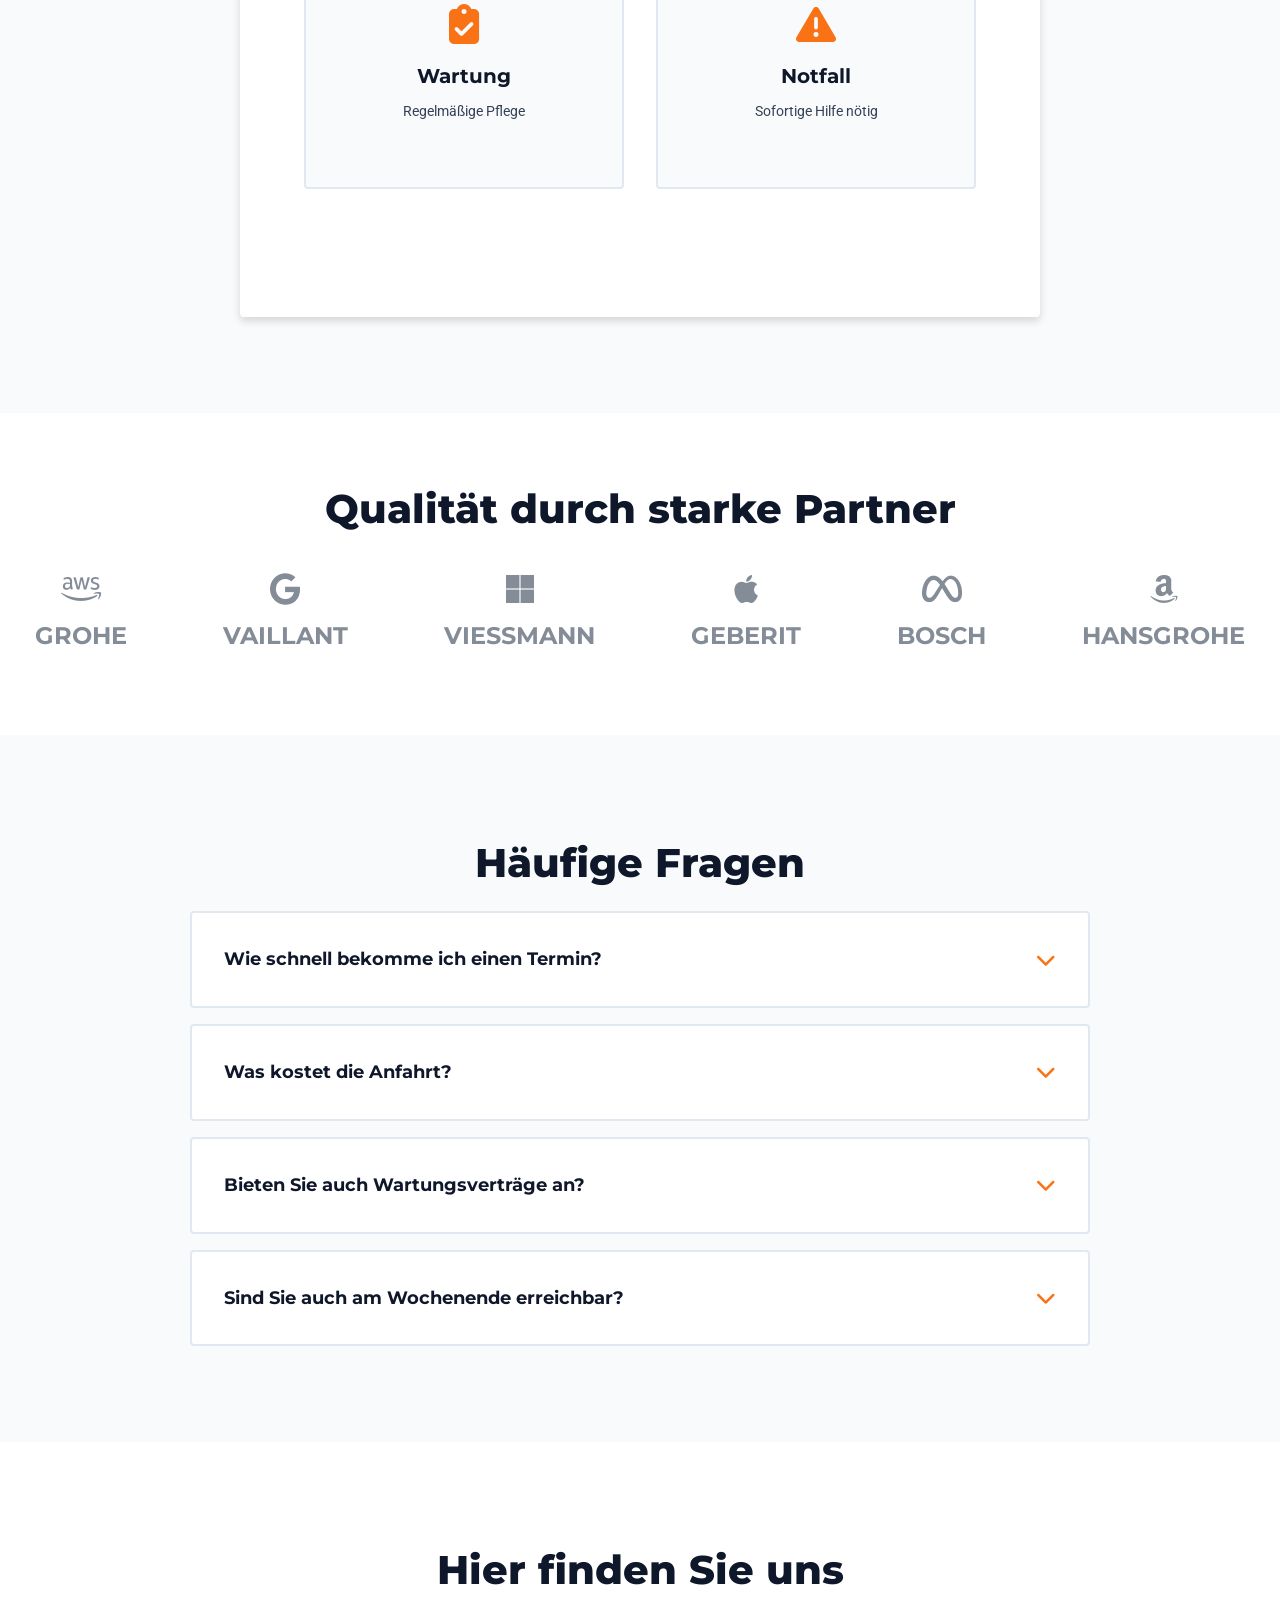
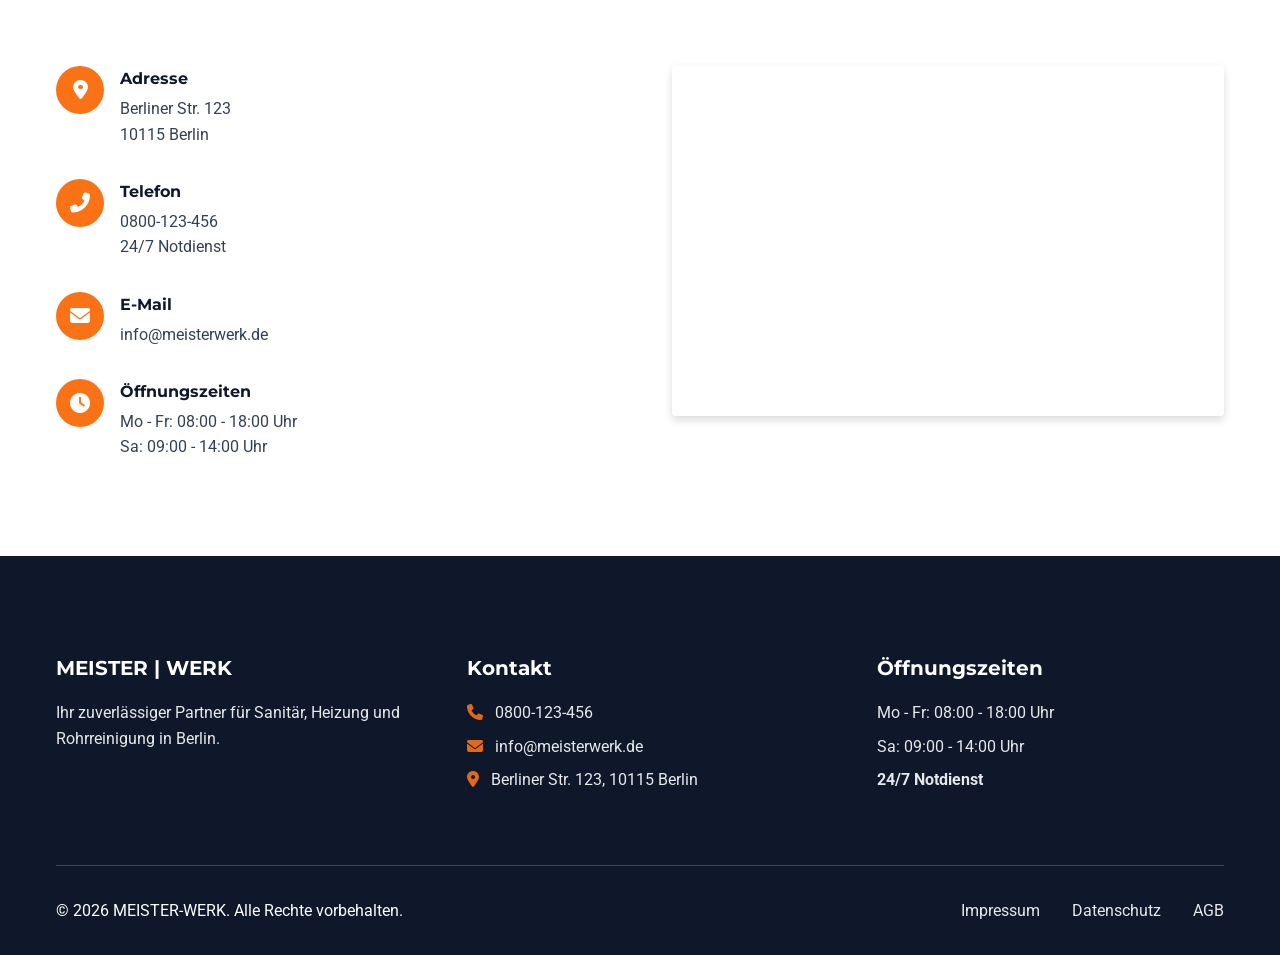
==== commit 8f8af5f7: "k" ====
--- a/index.html
+++ b/index.html
@@ -29,6 +29,13 @@
     <a href="tel:0800123456" class="emergency-btn" aria-label="24/7 Notdienst anrufen">
         <i class="fas fa-phone-alt"></i>
         <span>Notfall? 0800-123-456</span>
+    </a>
+
+    <!-- WhatsApp Button (Fixed) -->
+    <a href="https://wa.me/491234567890" class="whatsapp-btn" aria-label="WhatsApp Kontakt" target="_blank"
+        rel="noopener noreferrer">
+        <i class="fab fa-whatsapp"></i>
+        <span>WhatsApp</span>
     </a>
 
     <!-- Header -->
@@ -132,7 +139,7 @@
         </div>
     </section>
 
-    <!-- Project Gallery (Before/After) -->
+    <!-- Project Gallery (Before/After) - Teaser -->
     <section class="gallery" id="projekte">
         <div class="container">
             <h2 class="section-title">Unsere Projekte</h2>
@@ -183,6 +190,10 @@
                     </div>
                     <p class="gallery-caption">Küchensanierung in Kreuzberg</p>
                 </div>
+            </div>
+            <div class="gallery-cta">
+                <a href="projekte.html" class="btn btn-secondary"
+                    style="border-color: var(--primary); color: var(--primary);">Alle Projekte ansehen</a>
             </div>
         </div>
     </section>
@@ -540,6 +551,7 @@
                 <div class="footer-links">
                     <a href="impressum.html">Impressum</a>
                     <a href="datenschutz.html">Datenschutz</a>
+                    <a href="agb.html">AGB</a>
                 </div>
             </div>
         </div>
--- a/style.css
+++ b/style.css
@@ -205,6 +205,63 @@
 }
 
 /* ========================================
+   WHATSAPP BUTTON (FIXED)
+   ======================================== */
+.whatsapp-btn {
+    position: fixed;
+    bottom: 2rem;
+    left: 2rem;
+    background-color: #25D366;
+    color: var(--white);
+    padding: 1rem 1.5rem;
+    border-radius: 50px;
+    font-weight: 700;
+    font-size: 1rem;
+    display: flex;
+    align-items: center;
+    gap: var(--spacing-xs);
+    z-index: 1000;
+    box-shadow: var(--shadow-lg);
+    animation: pulse 2s infinite;
+    transition: bottom 0.3s ease;
+    /* Smooth docking transition */
+}
+
+.whatsapp-btn:hover {
+    background-color: #20BA5A;
+    transform: scale(1.05);
+}
+
+/* Docked state when reaching footer */
+.whatsapp-btn.docked {
+    bottom: 120px;
+    /* Push up when footer is visible */
+}
+
+/* Mobile WhatsApp Button */
+@media (max-width: 768px) {
+    .whatsapp-btn {
+        bottom: 1rem;
+        left: 1rem;
+        padding: 0.75rem 1rem;
+        font-size: 0.875rem;
+    }
+
+    .whatsapp-btn.docked {
+        bottom: 100px;
+        /* Adjust for mobile footer */
+    }
+
+    .whatsapp-btn span {
+        display: none;
+    }
+
+    .whatsapp-btn i {
+        font-size: 1.25rem;
+    }
+}
+
+/* ========================================
    HEADER
    ======================================== */
 .header {
@@ -541,6 +598,45 @@
     color: var(--text);
 }
 
+/* Gallery Filter Buttons */
+.filter-buttons {
+    display: flex;
+    justify-content: center;
+    gap: var(--spacing-sm);
+    margin-bottom: var(--spacing-lg);
+    flex-wrap: wrap;
+}
+
+.filter-btn {
+    padding: 0.75rem 1.5rem;
+    background-color: var(--white);
+    border: 2px solid var(--border);
+    border-radius: var(--radius);
+    font-weight: 500;
+    font-size: 1rem;
+    color: var(--text);
+    cursor: pointer;
+    transition: var(--transition);
+}
+
+.filter-btn:hover {
+    border-color: var(--accent);
+    color: var(--accent);
+}
+
+.filter-btn.active {
+    background-color: var(--accent);
+    border-color: var(--accent);
+    color: var(--white);
+}
+
+/* Gallery CTA */
+.gallery-cta {
+    display: flex;
+    justify-content: center;
+    margin-top: var(--spacing-lg);
+}
+
 /* Mobile Gallery */
 @media (max-width: 768px) {
     .gallery-grid {
@@ -549,6 +645,15 @@
 
     .before-after {
         grid-template-columns: 1fr;
+    }
+
+    .filter-buttons {
+        gap: var(--spacing-xs);
+    }
+
+    .filter-btn {
+        padding: 0.625rem 1rem;
+        font-size: 0.875rem;
     }
 }
 
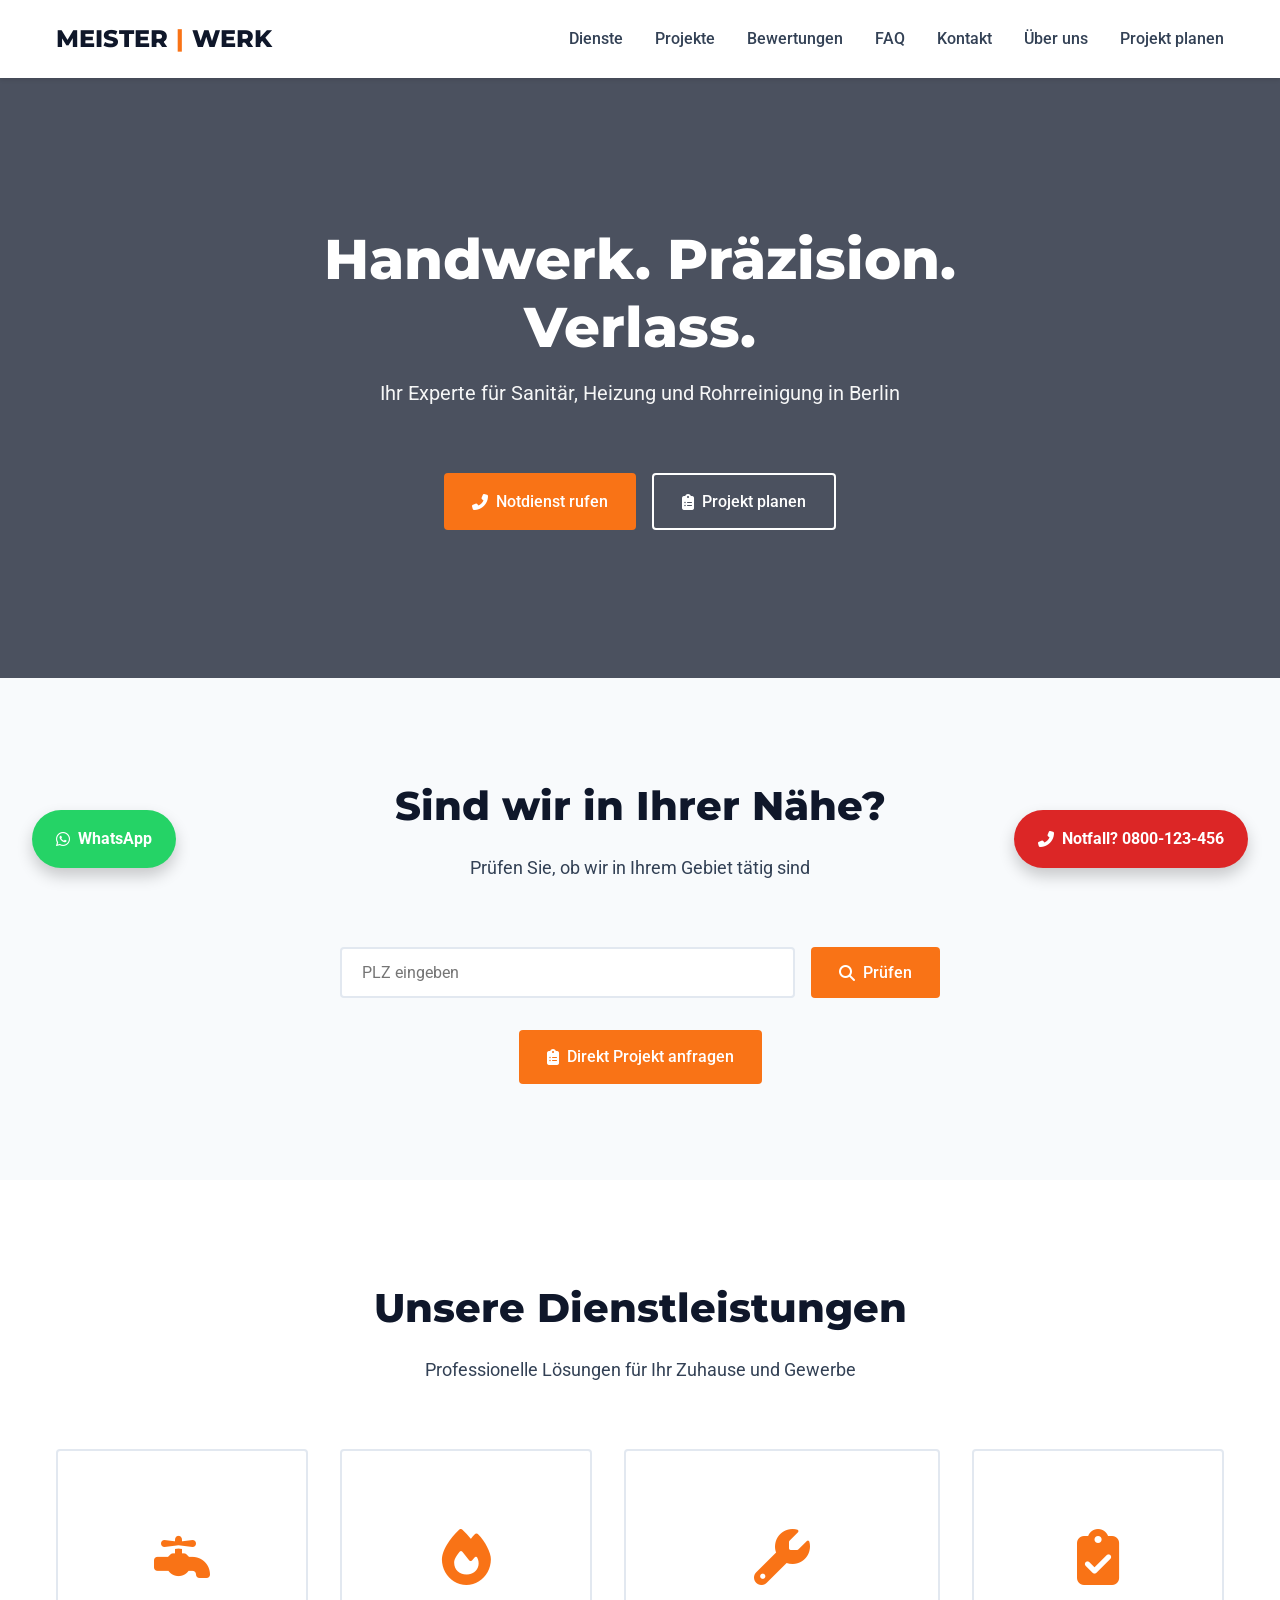
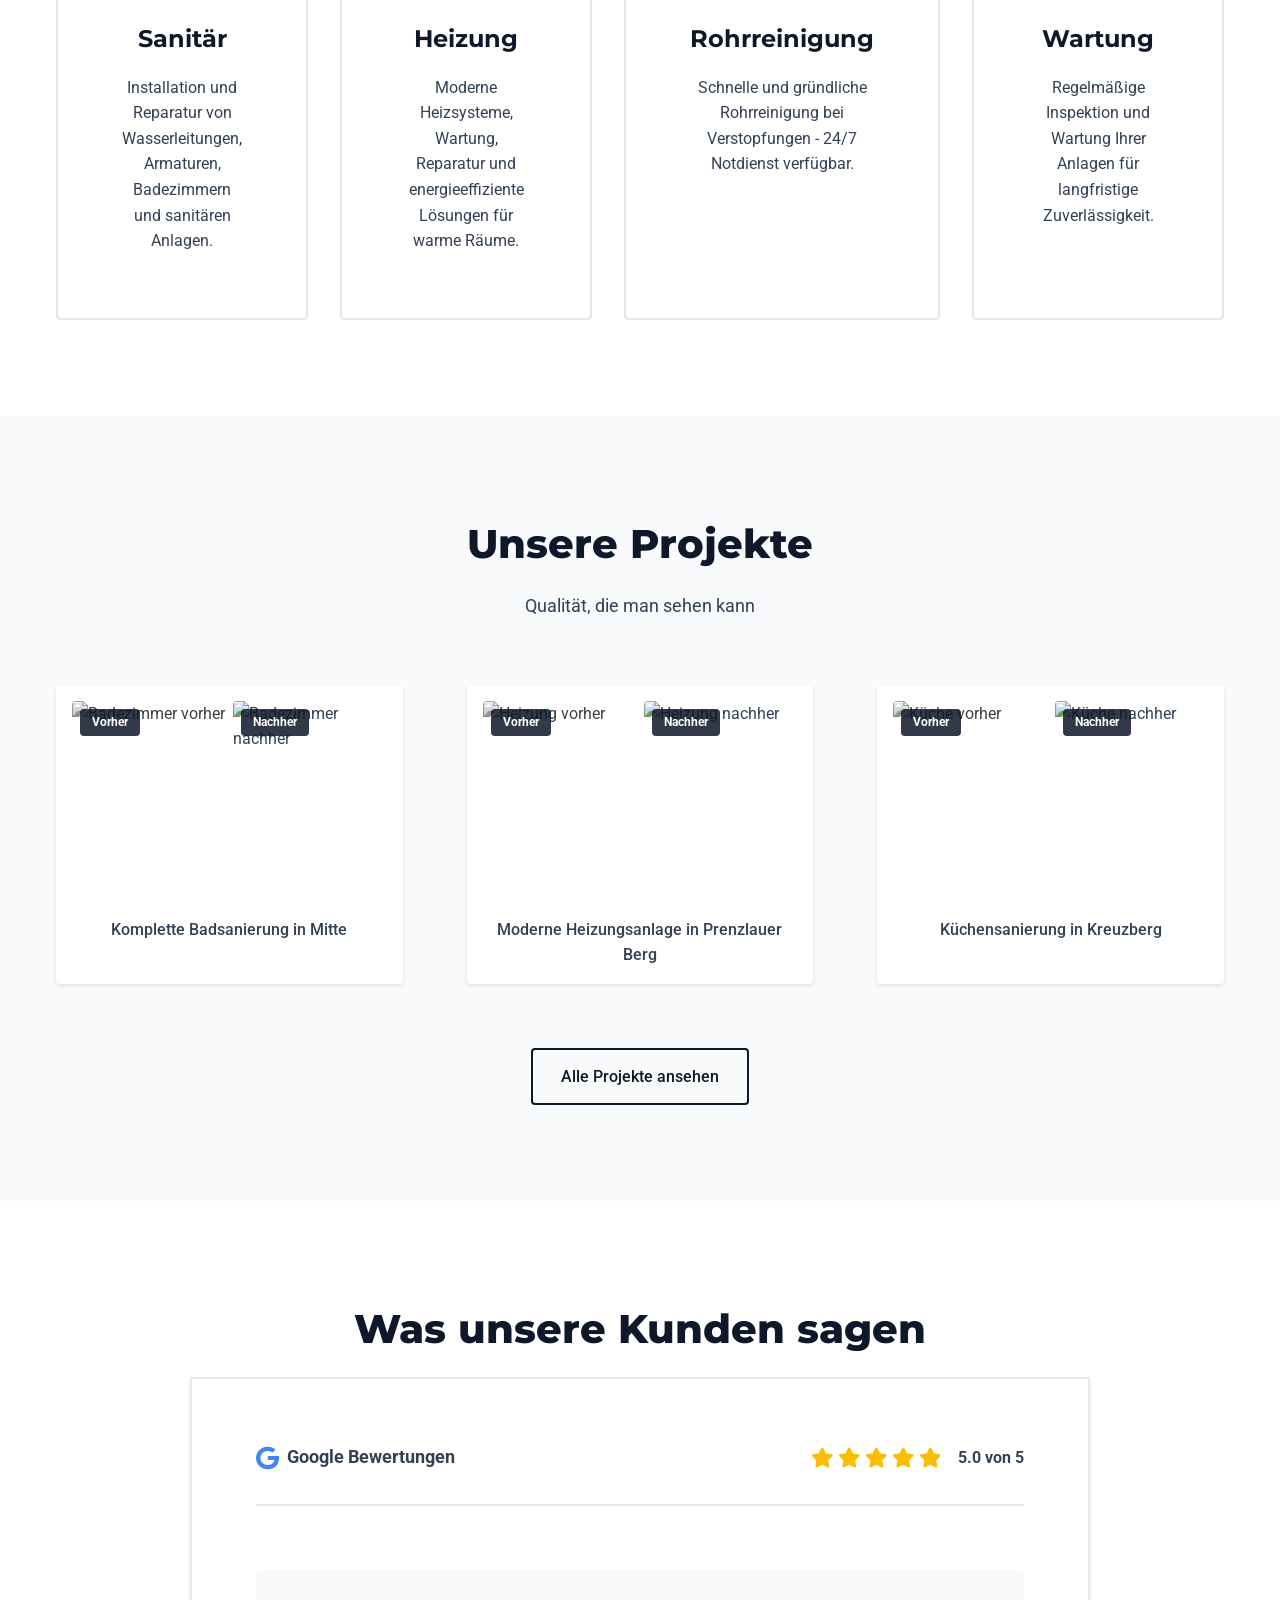
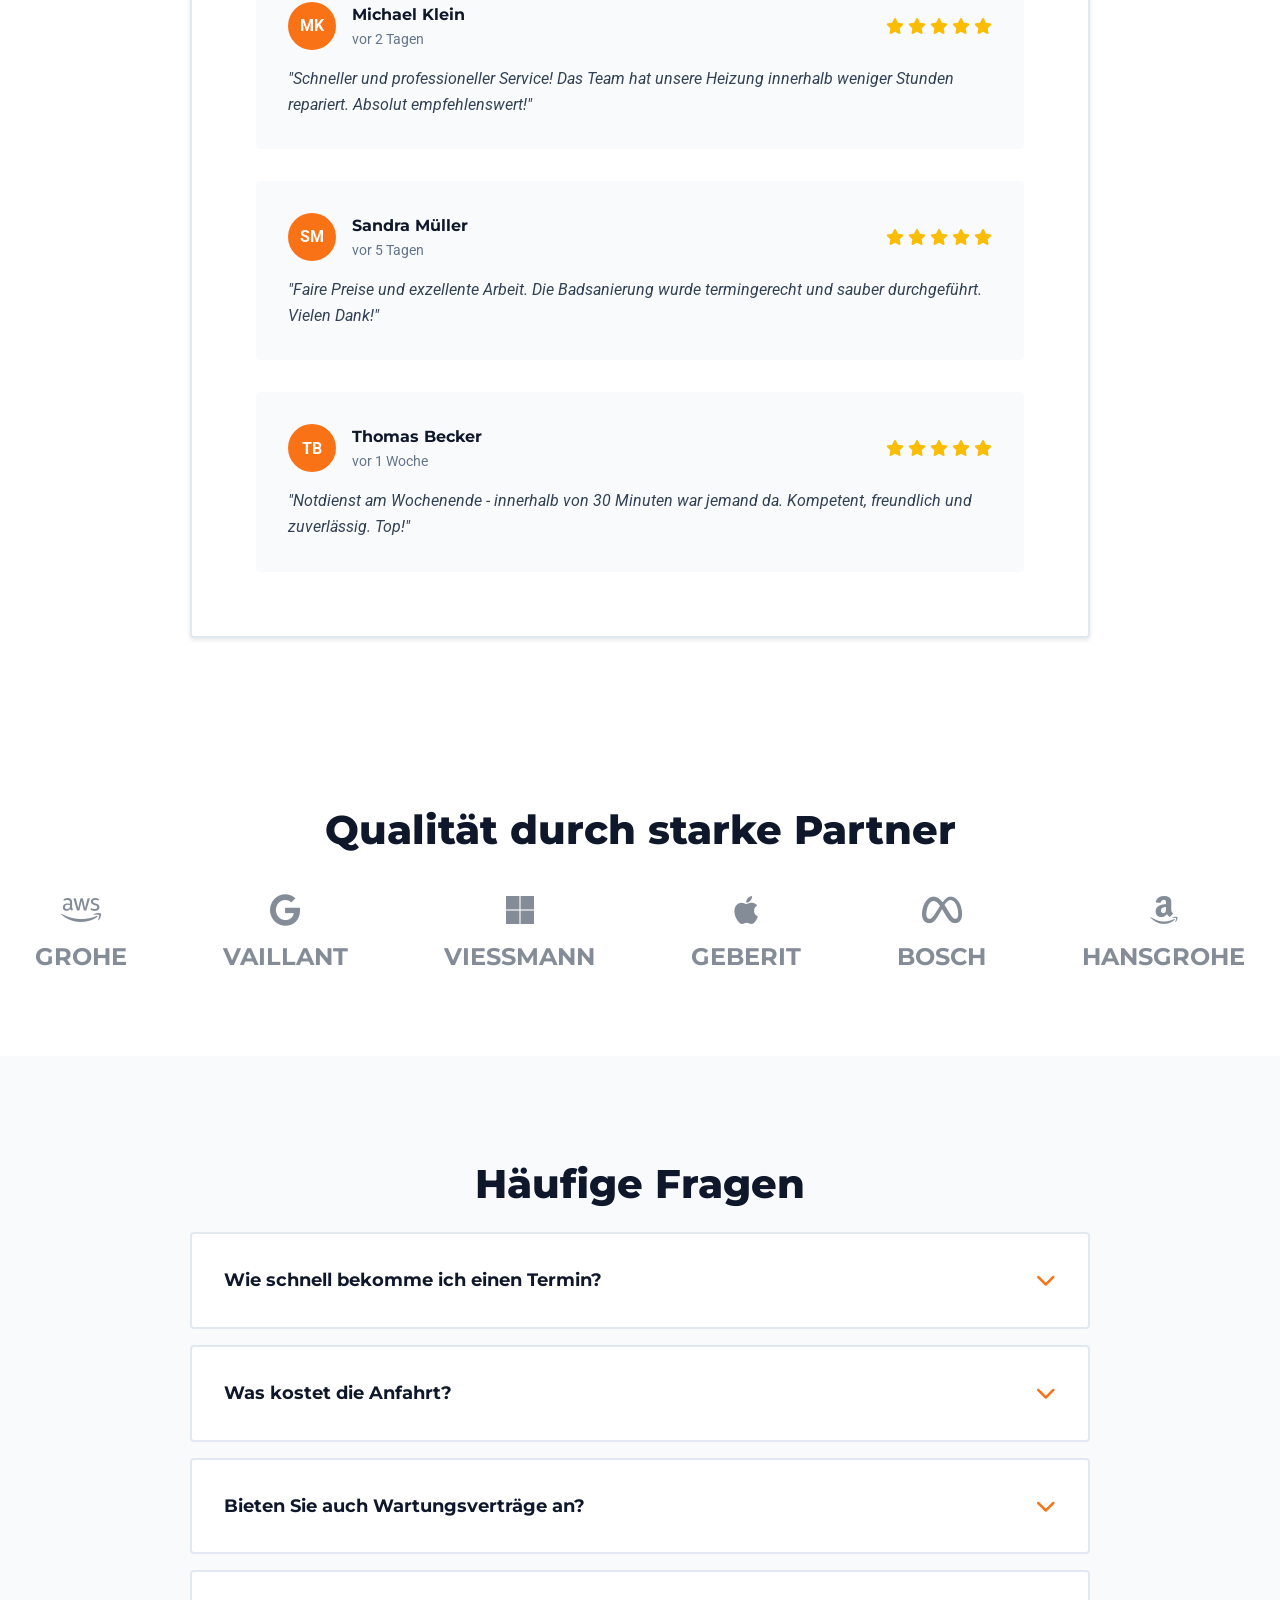
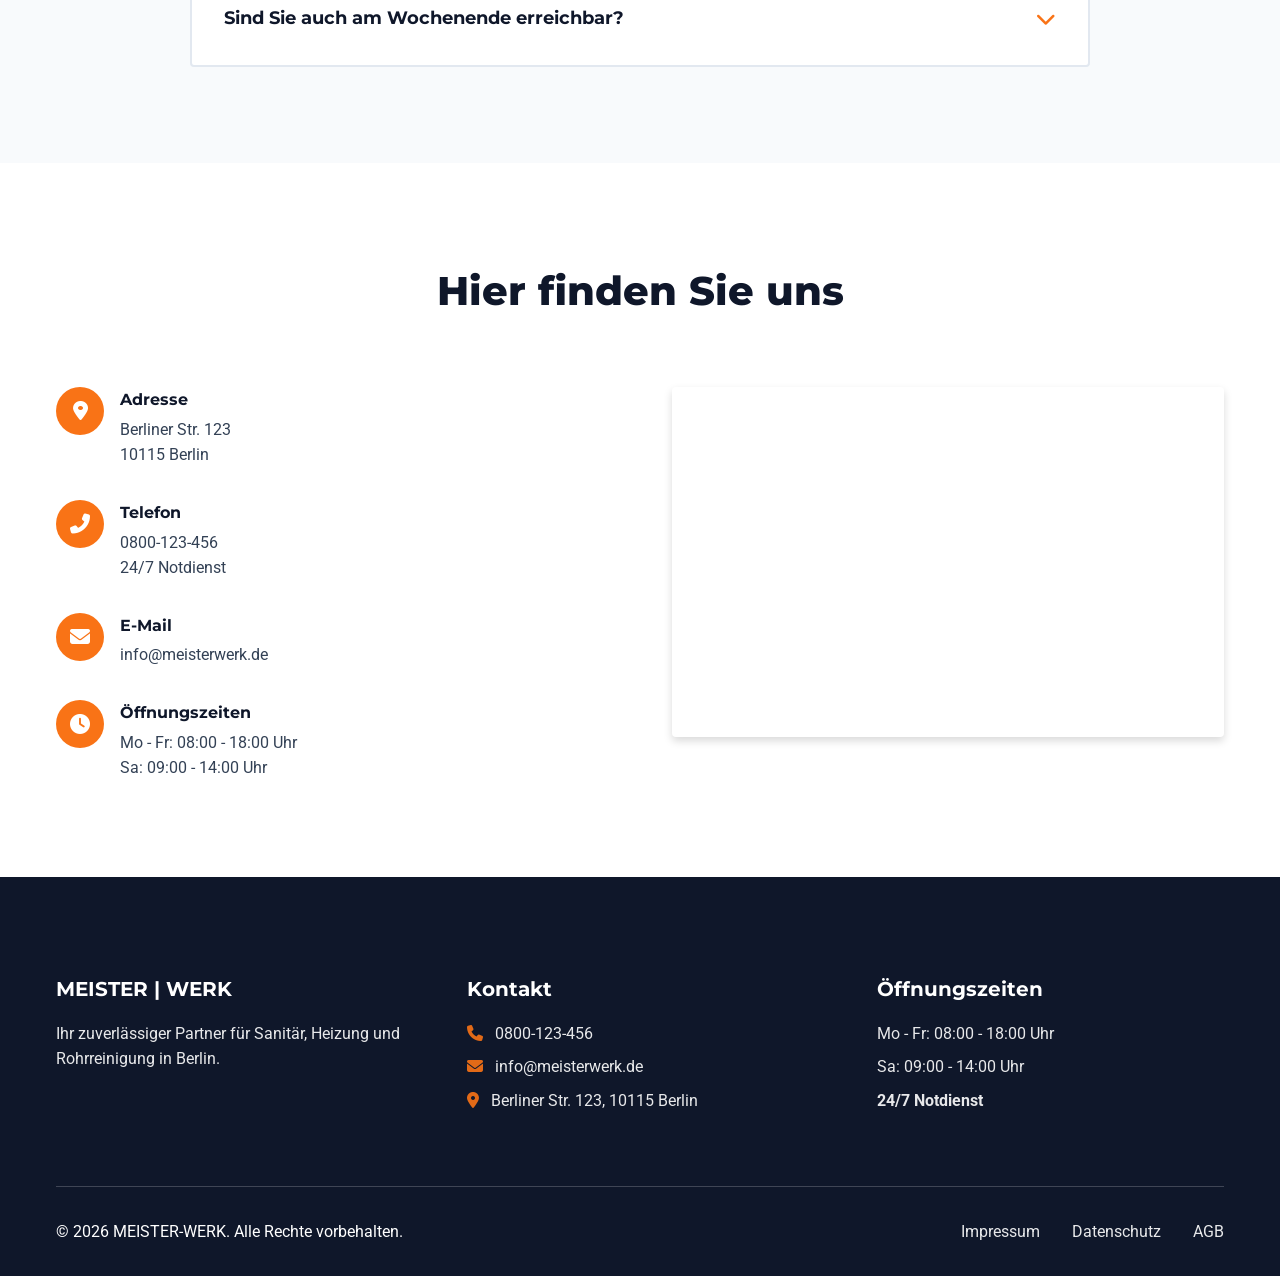
==== commit 02ecd443: "r" ====
--- a/index.html
+++ b/index.html
@@ -54,7 +54,7 @@
                     <a href="index.html#faq" class="nav-link">FAQ</a>
                     <a href="index.html#kontakt" class="nav-link">Kontakt</a>
                     <a href="ueber-uns.html" class="nav-link">Über uns</a>
-                    <a href="index.html#planer" class="nav-link">Projekt planen</a>
+                    <a href="planer.html" class="nav-link">Projekt planen</a>
                 </nav>
             </div>
         </div>
@@ -71,7 +71,7 @@
                     <i class="fas fa-phone-alt"></i>
                     Notdienst rufen
                 </a>
-                <a href="#planer" class="btn btn-secondary">
+                <a href="planer.html" class="btn btn-secondary">
                     <i class="fas fa-clipboard-list"></i>
                     Projekt planen
                 </a>
@@ -94,6 +94,13 @@
                 </div>
                 <div class="checker-result" id="checkerResult"></div>
             </div>
+            <!-- Secondary CTA for Conversion -->
+            <div style="text-align: center; margin-top: 2rem;">
+                <a href="planer.html" class="btn btn-primary">
+                    <i class="fas fa-clipboard-list"></i>
+                    Direkt Projekt anfragen
+                </a>
+            </div>
         </div>
     </section>
 
@@ -285,127 +292,6 @@
         </div>
     </section>
 
-    <!-- Project Planner Wizard -->
-    <section class="planner" id="planer">
-        <div class="container">
-            <h2 class="section-title">Projekt planen</h2>
-            <p class="section-subtitle">In drei einfachen Schritten zu Ihrem Angebot</p>
-
-            <div class="wizard">
-                <!-- Progress Bar -->
-                <div class="progress-bar">
-                    <div class="progress-step active" data-step="1">
-                        <span class="step-number">1</span>
-                        <span class="step-label">Art</span>
-                    </div>
-                    <div class="progress-step" data-step="2">
-                        <span class="step-number">2</span>
-                        <span class="step-label">Dringlichkeit</span>
-                    </div>
-                    <div class="progress-step" data-step="3">
-                        <span class="step-number">3</span>
-                        <span class="step-label">Kontakt</span>
-                    </div>
-                </div>
-
-                <!-- Step 1: Service Type -->
-                <div class="wizard-step active" data-step="1">
-                    <h3 class="wizard-title">Was können wir für Sie tun?</h3>
-                    <div class="wizard-cards">
-                        <div class="wizard-card" data-value="reparatur">
-                            <i class="fas fa-tools"></i>
-                            <h4>Reparatur</h4>
-                            <p>Etwas ist kaputt</p>
-                        </div>
-                        <div class="wizard-card" data-value="neuinstallation">
-                            <i class="fas fa-hammer"></i>
-                            <h4>Neuinstallation</h4>
-                            <p>Neues System gewünscht</p>
-                        </div>
-                        <div class="wizard-card" data-value="wartung">
-                            <i class="fas fa-clipboard-check"></i>
-                            <h4>Wartung</h4>
-                            <p>Regelmäßige Pflege</p>
-                        </div>
-                        <div class="wizard-card" data-value="notfall">
-                            <i class="fas fa-exclamation-triangle"></i>
-                            <h4>Notfall</h4>
-                            <p>Sofortige Hilfe nötig</p>
-                        </div>
-                    </div>
-                </div>
-
-                <!-- Step 2: Urgency -->
-                <div class="wizard-step" data-step="2">
-                    <h3 class="wizard-title">Wie eilig ist es?</h3>
-                    <div class="wizard-cards">
-                        <div class="wizard-card" data-value="sofort">
-                            <i class="fas fa-bolt"></i>
-                            <h4>Sofort</h4>
-                            <p>Heute noch</p>
-                        </div>
-                        <div class="wizard-card" data-value="woche">
-                            <i class="fas fa-calendar-week"></i>
-                            <h4>Diese Woche</h4>
-                            <p>Innerhalb 7 Tagen</p>
-                        </div>
-                        <div class="wizard-card" data-value="zeit">
-                            <i class="fas fa-calendar-alt"></i>
-                            <h4>Hat Zeit</h4>
-                            <p>Planung möglich</p>
-                        </div>
-                    </div>
-                </div>
-
-                <!-- Step 3: Contact Info -->
-                <div class="wizard-step" data-step="3">
-                    <h3 class="wizard-title">Wohin sollen wir kommen?</h3>
-                    <form class="wizard-form" id="wizardForm">
-                        <div class="form-group">
-                            <label for="name">Ihr Name</label>
-                            <input type="text" id="name" name="name" required>
-                        </div>
-                        <div class="form-group">
-                            <label for="phone">Telefonnummer</label>
-                            <input type="tel" id="phone" name="phone" required>
-                        </div>
-                        <div class="form-group">
-                            <label for="address">Adresse</label>
-                            <input type="text" id="address" name="address" placeholder="Straße, Hausnummer" required>
-                        </div>
-                        <div class="form-group">
-                            <label for="zip">PLZ / Ort</label>
-                            <input type="text" id="zip" name="zip" placeholder="10115 Berlin" required>
-                        </div>
-                        <div class="form-group">
-                            <label for="date">Wunschtermin</label>
-                            <input type="date" id="date" name="date">
-                        </div>
-                        <div class="form-group">
-                            <label for="time">Uhrzeit</label>
-                            <input type="time" id="time" name="time">
-                        </div>
-                        <div class="form-group">
-                            <label for="message">Ihre Nachricht (optional)</label>
-                            <textarea id="message" name="message" rows="4"></textarea>
-                        </div>
-                    </form>
-                </div>
-
-                <!-- Navigation -->
-                <div class="wizard-nav">
-                    <button type="button" class="btn btn-secondary" id="prevBtn" style="display: none;">
-                        <i class="fas fa-arrow-left"></i>
-                        Zurück
-                    </button>
-                    <button type="button" class="btn btn-primary" id="nextBtn" disabled>
-                        Weiter
-                        <i class="fas fa-arrow-right"></i>
-                    </button>
-                </div>
-            </div>
-        </div>
-    </section>
 
     <!-- Partners Section -->
     <section class="partners" id="partner">
--- a/style.css
+++ b/style.css
@@ -797,6 +797,8 @@
 .planner {
     padding: var(--spacing-xl) 0;
     background-color: var(--light);
+    min-height: 80vh;
+    /* Push footer down on large screens */
 }
 
 .wizard {
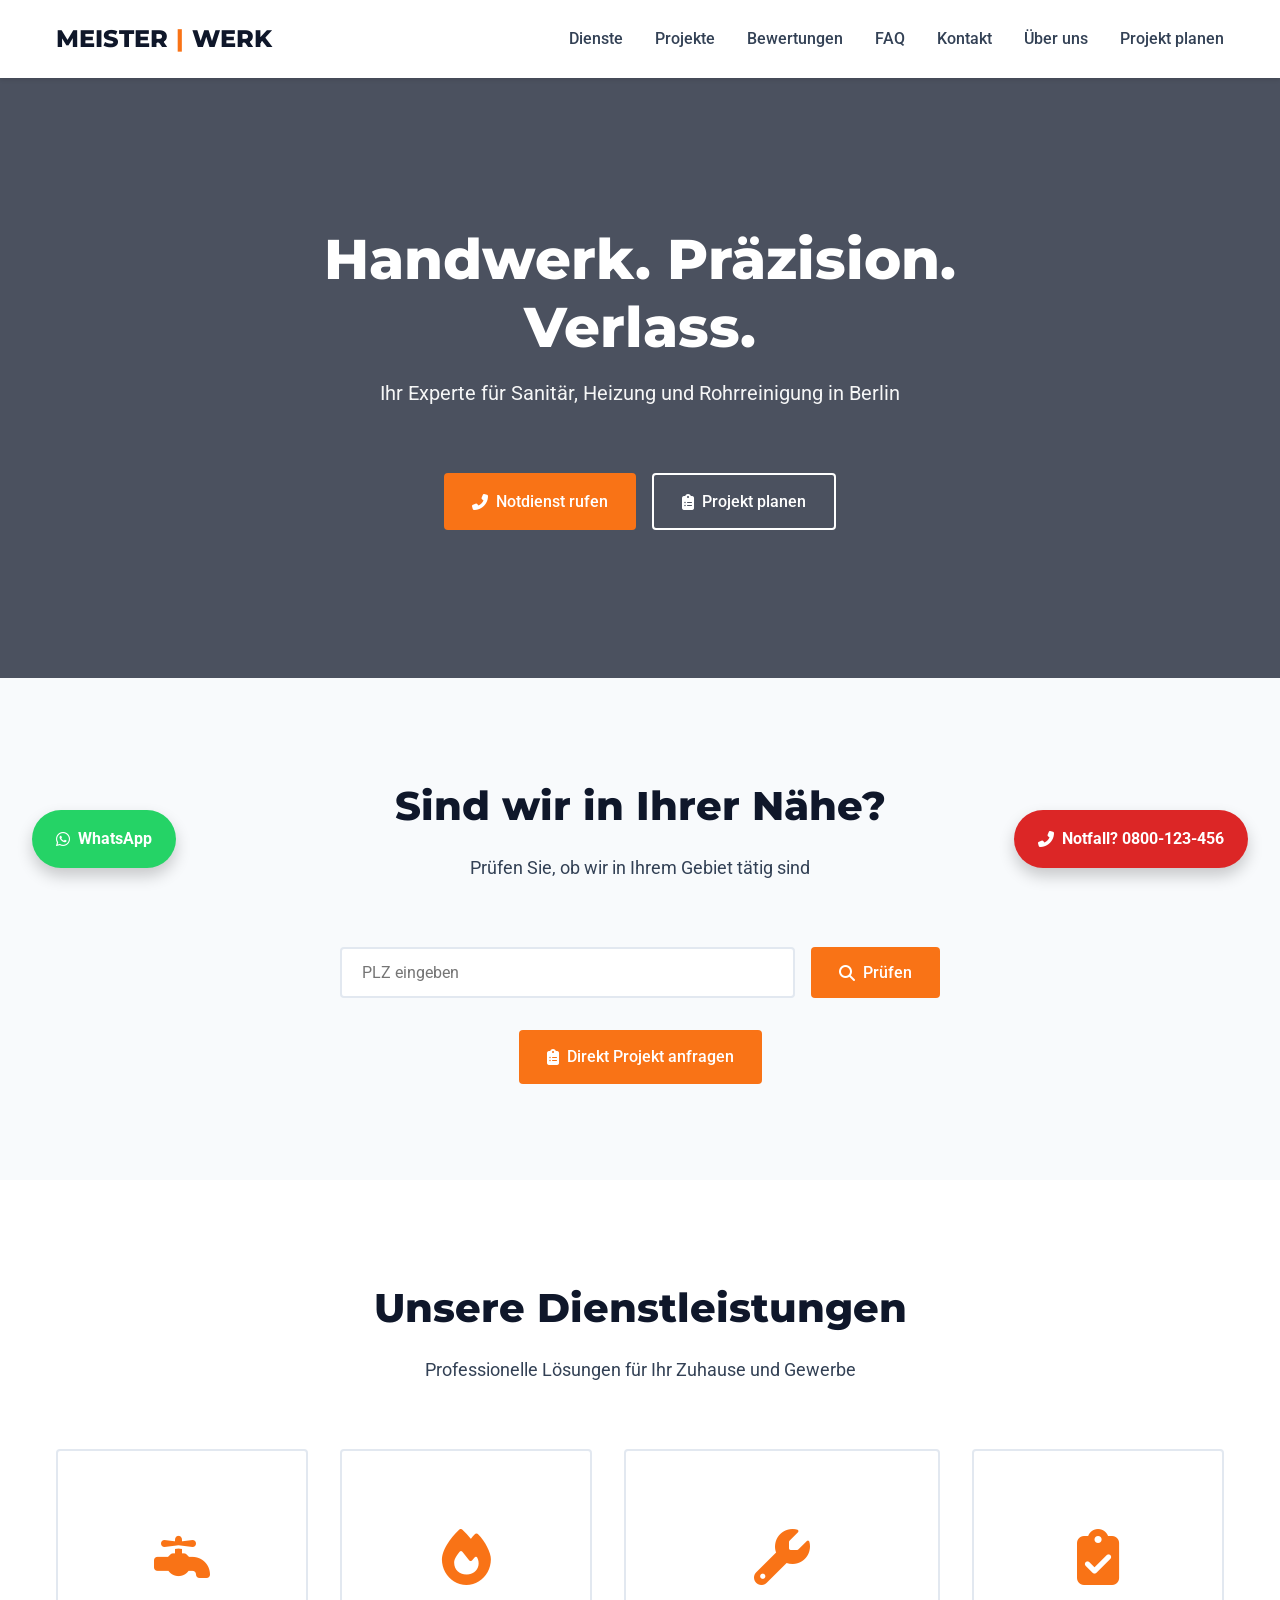
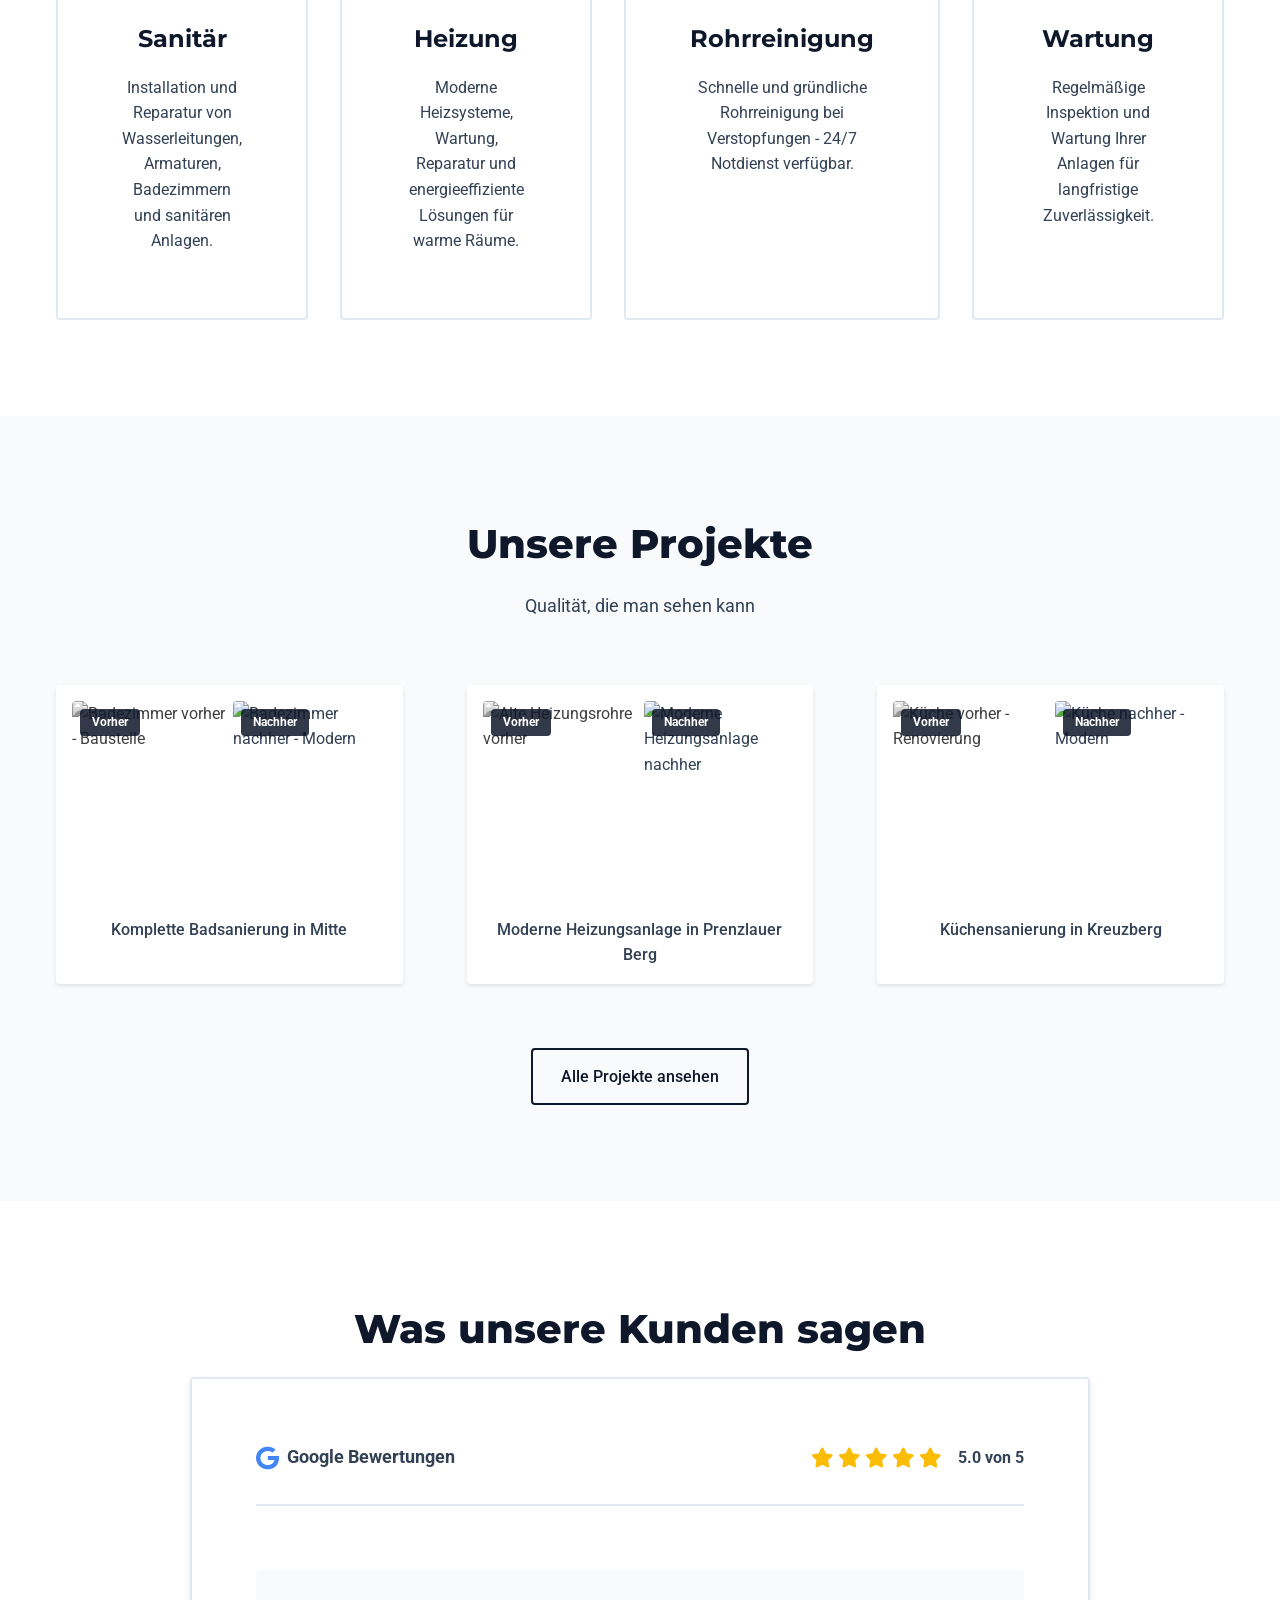
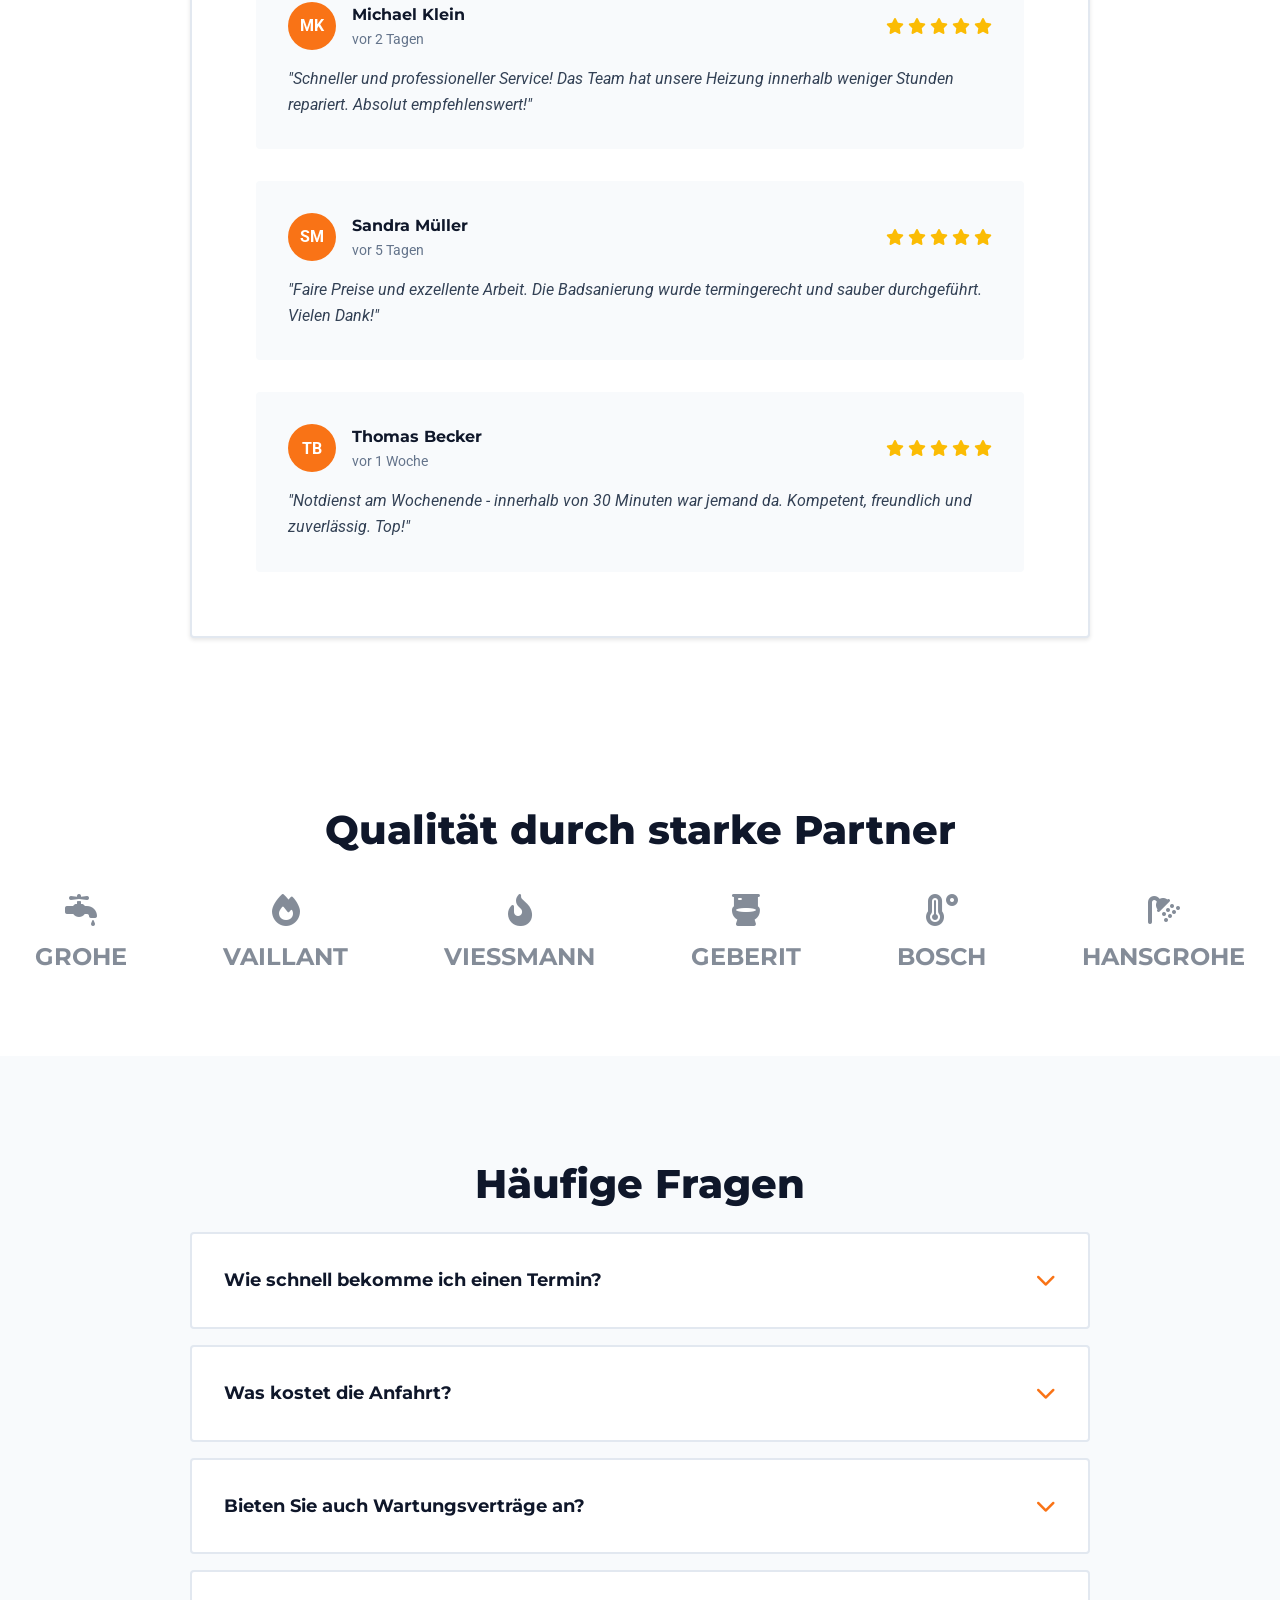
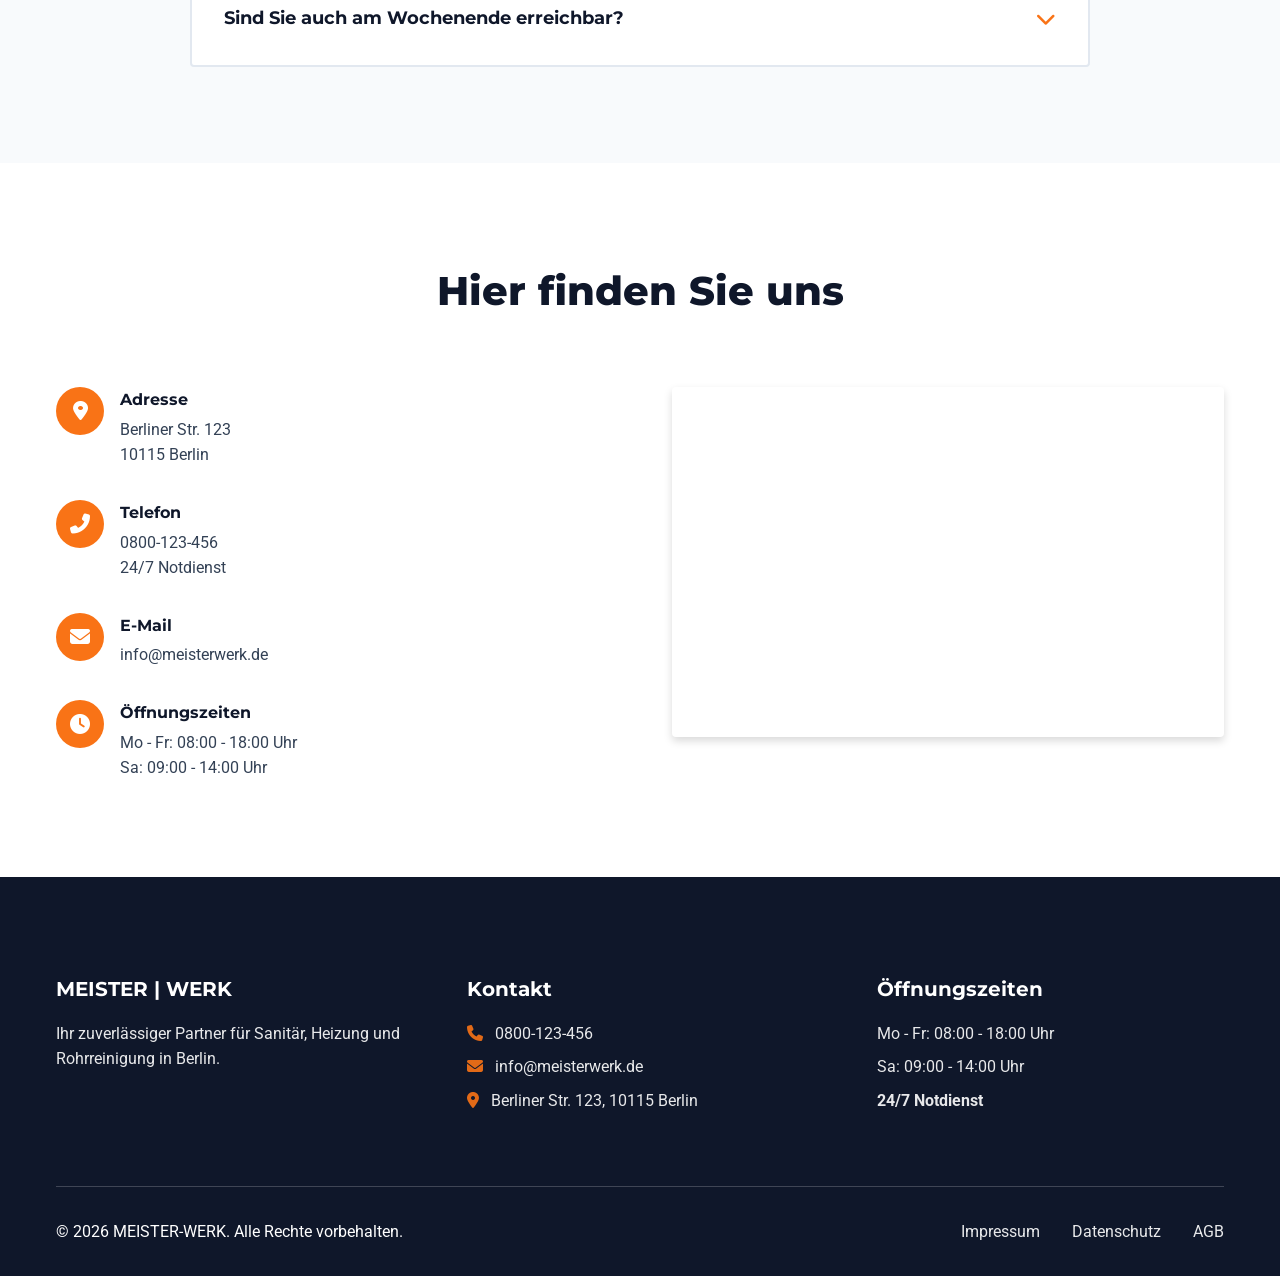
==== commit e2c4a9d2: "r" ====
--- a/index.html
+++ b/index.html
@@ -7,8 +7,7 @@
     <meta name="description"
         content="MEISTER-WERK - Ihr zuverlässiger Partner für Sanitär, Heizung und Rohrreinigung. 24/7 Notdienst verfügbar.">
     <title>MEISTER-WERK | Handwerk. Präzision. Verlass.</title>
-    <link rel="icon"
-        href="data:image/svg+xml,<svg xmlns=%22http://www.w3.org/2000/svg%22 viewBox=%220 0 100 100%22><text y=%22.9em%22 font-size=%2290%22>🛠️</text></svg>">
+    <link rel="icon" type="image/png" href="favicon.png">
 
     <!-- Google Fonts -->
     <link rel="preconnect" href="https://fonts.googleapis.com">
@@ -155,13 +154,13 @@
                 <div class="gallery-item">
                     <div class="before-after">
                         <div class="gallery-image before">
-                            <img src="https://images.unsplash.com/photo-1584622650111-993a426fbf0a?w=600&q=80"
-                                alt="Badezimmer vorher">
+                            <img src="https://images.unsplash.com/photo-1504148455328-c376907d081c?w=600&q=80"
+                                alt="Badezimmer vorher - Baustelle">
                             <span class="label">Vorher</span>
                         </div>
                         <div class="gallery-image after">
                             <img src="https://images.unsplash.com/photo-1552321554-5fefe8c9ef14?w=600&q=80"
-                                alt="Badezimmer nachher">
+                                alt="Badezimmer nachher - Modern">
                             <span class="label">Nachher</span>
                         </div>
                     </div>
@@ -170,13 +169,13 @@
                 <div class="gallery-item">
                     <div class="before-after">
                         <div class="gallery-image before">
-                            <img src="https://images.unsplash.com/photo-1581858726788-75bc0f6a952d?w=600&q=80"
-                                alt="Heizung vorher">
+                            <img src="https://images.unsplash.com/photo-1621905252507-b35492cc74b1?w=600&q=80"
+                                alt="Alte Heizungsrohre vorher">
                             <span class="label">Vorher</span>
                         </div>
                         <div class="gallery-image after">
-                            <img src="https://images.unsplash.com/photo-1504203328503-cf4e38e336de?w=600&q=80"
-                                alt="Heizung nachher">
+                            <img src="https://images.unsplash.com/photo-1585753738886-e02ff9ff83ba?w=600&q=80"
+                                alt="Moderne Heizungsanlage nachher">
                             <span class="label">Nachher</span>
                         </div>
                     </div>
@@ -185,13 +184,13 @@
                 <div class="gallery-item">
                     <div class="before-after">
                         <div class="gallery-image before">
-                            <img src="https://images.unsplash.com/photo-1607400201889-565b1ee75f8e?w=600&q=80"
-                                alt="Küche vorher">
+                            <img src="https://images.unsplash.com/photo-1581092160562-40aa08e78837?w=600&q=80"
+                                alt="Küche vorher - Renovierung">
                             <span class="label">Vorher</span>
                         </div>
                         <div class="gallery-image after">
                             <img src="https://images.unsplash.com/photo-1556911220-bff31c812dba?w=600&q=80"
-                                alt="Küche nachher">
+                                alt="Küche nachher - Modern">
                             <span class="label">Nachher</span>
                         </div>
                     </div>
@@ -298,12 +297,12 @@
         <div class="container">
             <h2 class="section-title">Qualität durch starke Partner</h2>
             <div class="partners-grid">
-                <div class="partner-logo"><i class="fa-brands fa-aws"></i> GROHE</div>
-                <div class="partner-logo"><i class="fa-brands fa-google"></i> VAILLANT</div>
-                <div class="partner-logo"><i class="fa-brands fa-microsoft"></i> VIESSMANN</div>
-                <div class="partner-logo"><i class="fa-brands fa-apple"></i> GEBERIT</div>
-                <div class="partner-logo"><i class="fa-brands fa-meta"></i> BOSCH</div>
-                <div class="partner-logo"><i class="fa-brands fa-amazon"></i> HANSGROHE</div>
+                <div class="partner-logo"><i class="fa-solid fa-faucet-drip"></i> GROHE</div>
+                <div class="partner-logo"><i class="fa-solid fa-fire"></i> VAILLANT</div>
+                <div class="partner-logo"><i class="fa-solid fa-fire-flame-curved"></i> VIESSMANN</div>
+                <div class="partner-logo"><i class="fa-solid fa-toilet"></i> GEBERIT</div>
+                <div class="partner-logo"><i class="fa-solid fa-temperature-high"></i> BOSCH</div>
+                <div class="partner-logo"><i class="fa-solid fa-shower"></i> HANSGROHE</div>
             </div>
         </div>
     </section>
--- a/style.css
+++ b/style.css
@@ -550,11 +550,16 @@
     padding: var(--spacing-sm);
     box-shadow: var(--shadow-sm);
     transition: var(--transition);
+    cursor: pointer;
 }
 
 .gallery-item:hover {
     box-shadow: var(--shadow-lg);
     transform: translateY(-4px);
+}
+
+.gallery-item:hover .gallery-caption {
+    color: var(--accent);
 }
 
 .before-after {
@@ -656,6 +661,188 @@
         font-size: 0.875rem;
     }
 }
+
+/* ========================================
+   LIGHTBOX MODAL
+   ======================================== */
+.lightbox {
+    position: fixed;
+    top: 0;
+    left: 0;
+    width: 100%;
+    height: 100%;
+    background-color: rgba(0, 0, 0, 0.95);
+    z-index: 9999;
+    display: none;
+    align-items: center;
+    justify-content: center;
+    opacity: 0;
+    transition: opacity 0.3s ease;
+}
+
+.lightbox.active {
+    display: flex;
+    opacity: 1;
+}
+
+.lightbox-content {
+    position: relative;
+    max-width: 90%;
+    max-height: 90vh;
+    display: flex;
+    flex-direction: column;
+    align-items: center;
+    justify-content: center;
+    animation: lightboxZoomIn 0.3s ease;
+}
+
+@keyframes lightboxZoomIn {
+    from {
+        transform: scale(0.8);
+        opacity: 0;
+    }
+
+    to {
+        transform: scale(1);
+        opacity: 1;
+    }
+}
+
+#lightboxImage {
+    max-width: 100%;
+    max-height: 80vh;
+    object-fit: contain;
+    border-radius: var(--radius);
+    box-shadow: var(--shadow-lg);
+    user-select: none;
+    -webkit-user-drag: none;
+}
+
+.lightbox-caption {
+    background-color: rgba(255, 255, 255, 0.95);
+    color: var(--primary);
+    padding: var(--spacing-sm) var(--spacing-md);
+    border-radius: var(--radius);
+    margin-top: var(--spacing-md);
+    font-weight: 500;
+    font-size: 1.125rem;
+    text-align: center;
+    box-shadow: var(--shadow-md);
+}
+
+/* Close Button */
+.lightbox-close {
+    position: fixed;
+    top: 2rem;
+    right: 2rem;
+    background-color: rgba(255, 255, 255, 0.15);
+    backdrop-filter: blur(10px);
+    color: var(--white);
+    border: 2px solid rgba(255, 255, 255, 0.3);
+    border-radius: 50%;
+    width: 60px;
+    height: 60px;
+    display: flex;
+    align-items: center;
+    justify-content: center;
+    font-size: 1.5rem;
+    cursor: pointer;
+    transition: var(--transition);
+    z-index: 10000;
+}
+
+.lightbox-close:hover {
+    background-color: var(--accent);
+    border-color: var(--accent);
+    transform: rotate(90deg) scale(1.1);
+}
+
+/* Navigation Buttons */
+.lightbox-nav {
+    position: fixed;
+    top: 50%;
+    transform: translateY(-50%);
+    background-color: rgba(255, 255, 255, 0.15);
+    backdrop-filter: blur(10px);
+    color: var(--white);
+    border: 2px solid rgba(255, 255, 255, 0.3);
+    border-radius: var(--radius);
+    padding: var(--spacing-md) var(--spacing-lg);
+    font-size: 1.25rem;
+    font-weight: 700;
+    cursor: pointer;
+    transition: var(--transition);
+    z-index: 10000;
+    display: flex;
+    align-items: center;
+    gap: var(--spacing-xs);
+}
+
+.lightbox-nav:hover {
+    background-color: var(--accent);
+    border-color: var(--accent);
+    transform: translateY(-50%) scale(1.05);
+}
+
+.lightbox-prev {
+    left: 2rem;
+}
+
+.lightbox-next {
+    right: 2rem;
+}
+
+.lightbox-nav i {
+    font-size: 1.5rem;
+}
+
+/* Mobile Lightbox */
+@media (max-width: 768px) {
+    .lightbox-content {
+        max-width: 95%;
+        max-height: 85vh;
+    }
+
+    #lightboxImage {
+        max-height: 70vh;
+    }
+
+    .lightbox-close {
+        top: 1rem;
+        right: 1rem;
+        width: 50px;
+        height: 50px;
+        font-size: 1.25rem;
+    }
+
+    .lightbox-nav {
+        padding: var(--spacing-sm) var(--spacing-md);
+        font-size: 1rem;
+    }
+
+    .lightbox-nav span {
+        display: none;
+    }
+
+    .lightbox-nav i {
+        font-size: 1.25rem;
+    }
+
+    .lightbox-prev {
+        left: 1rem;
+    }
+
+    .lightbox-next {
+        right: 1rem;
+    }
+
+    .lightbox-caption {
+        font-size: 1rem;
+        padding: var(--spacing-xs) var(--spacing-sm);
+        margin-top: var(--spacing-sm);
+    }
+}
+
 
 /* ========================================
    REVIEWS WIDGET
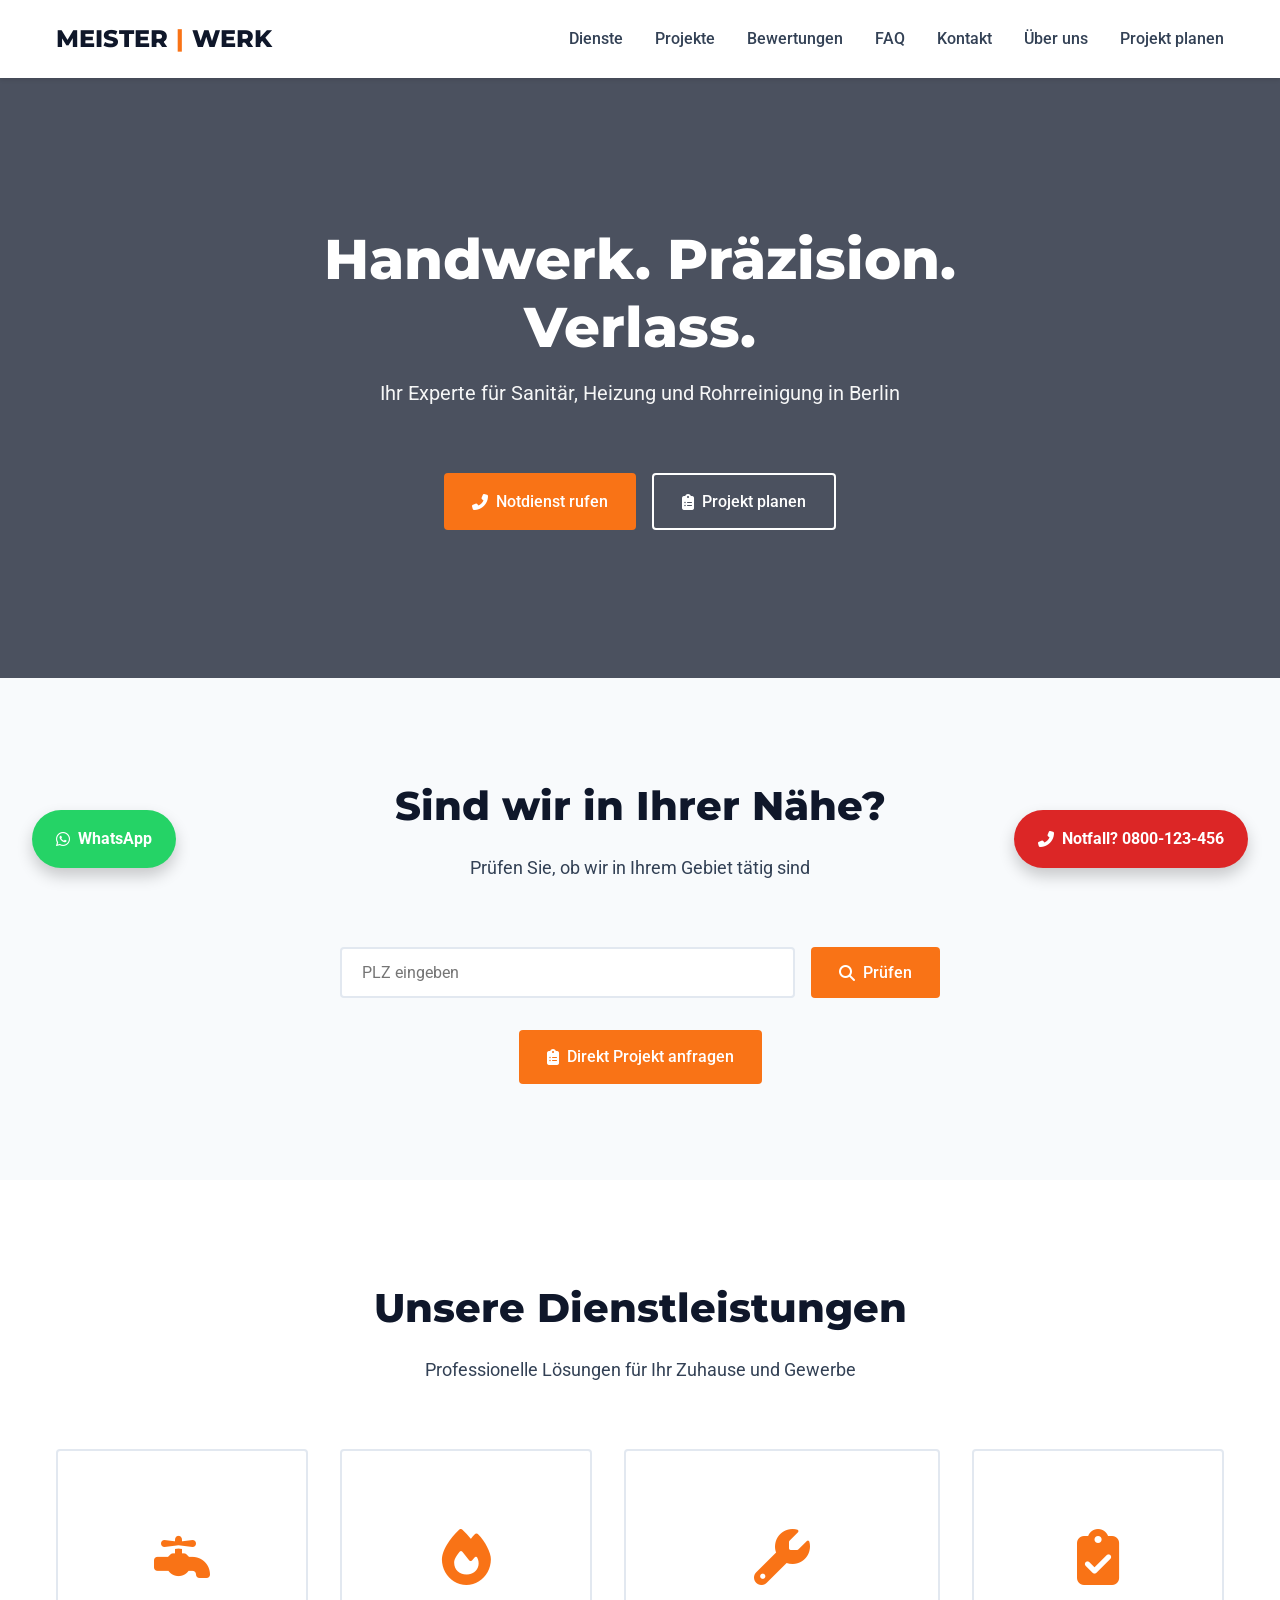
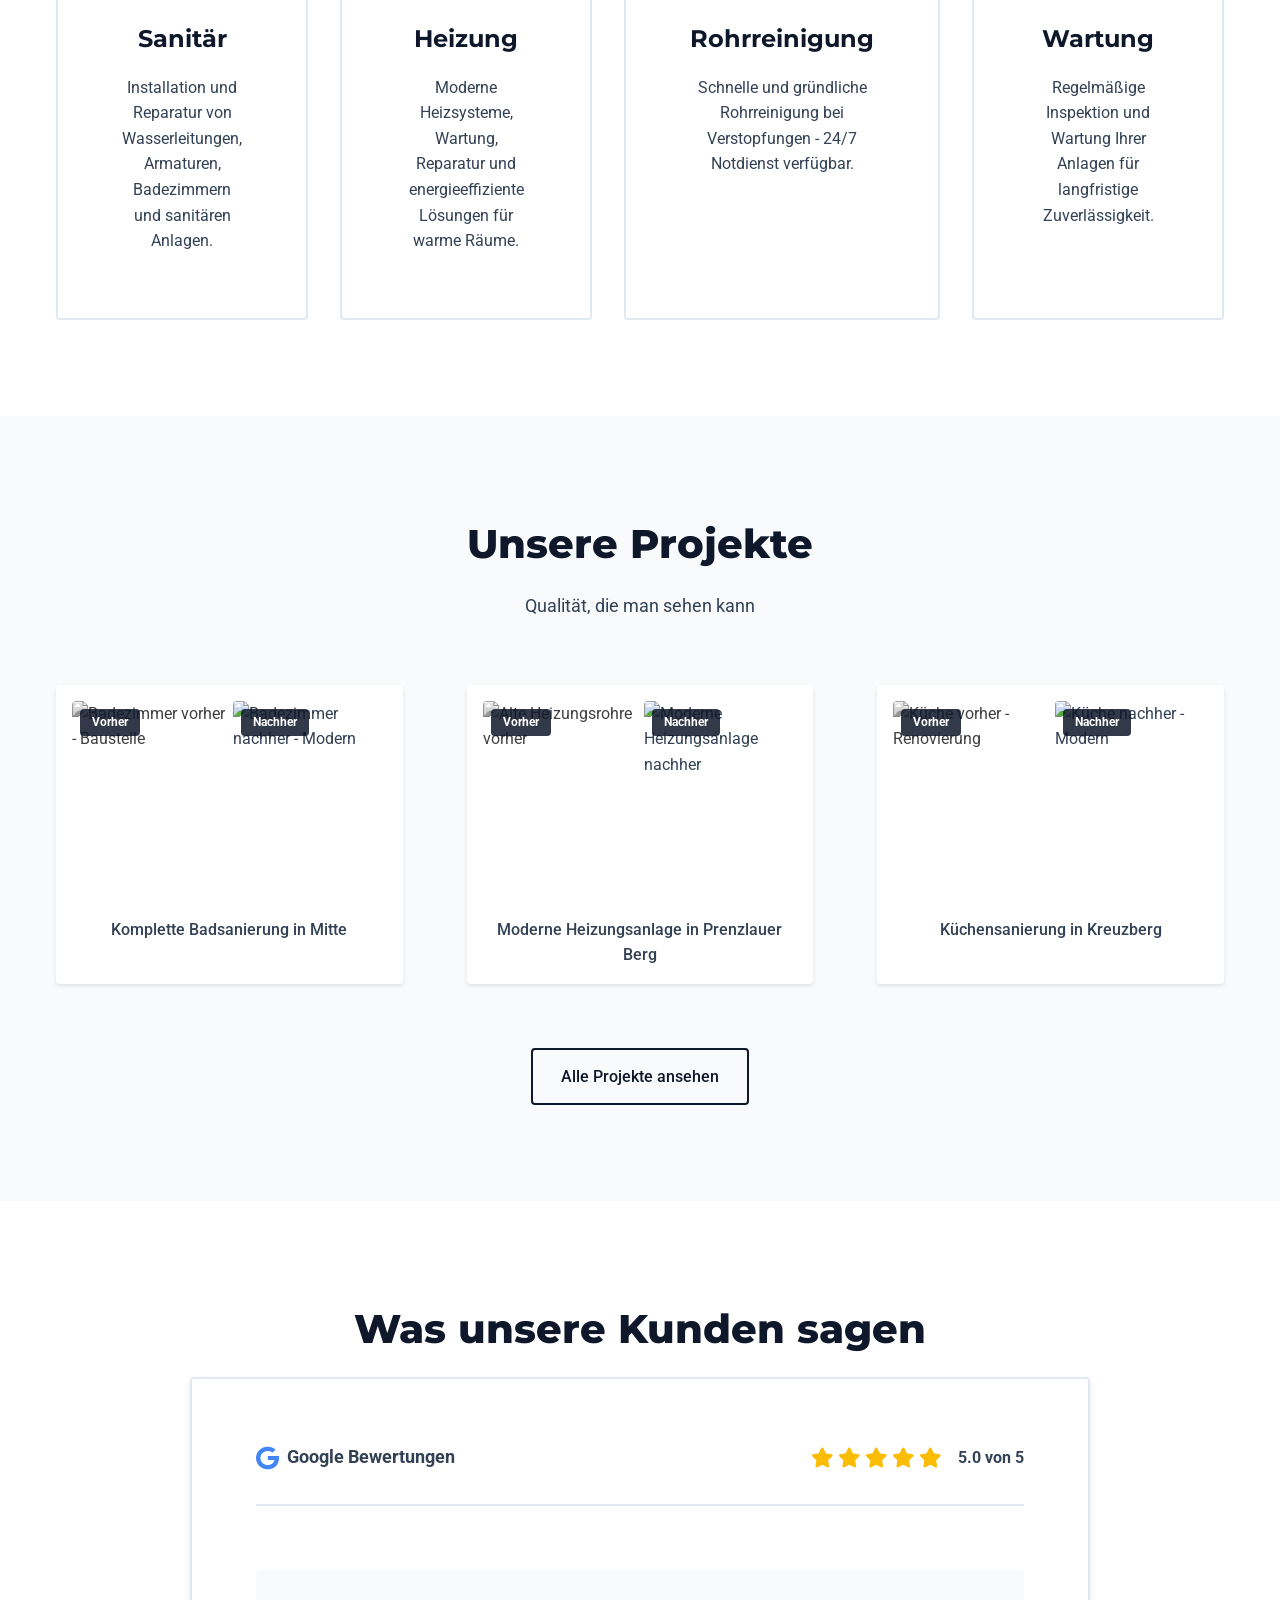
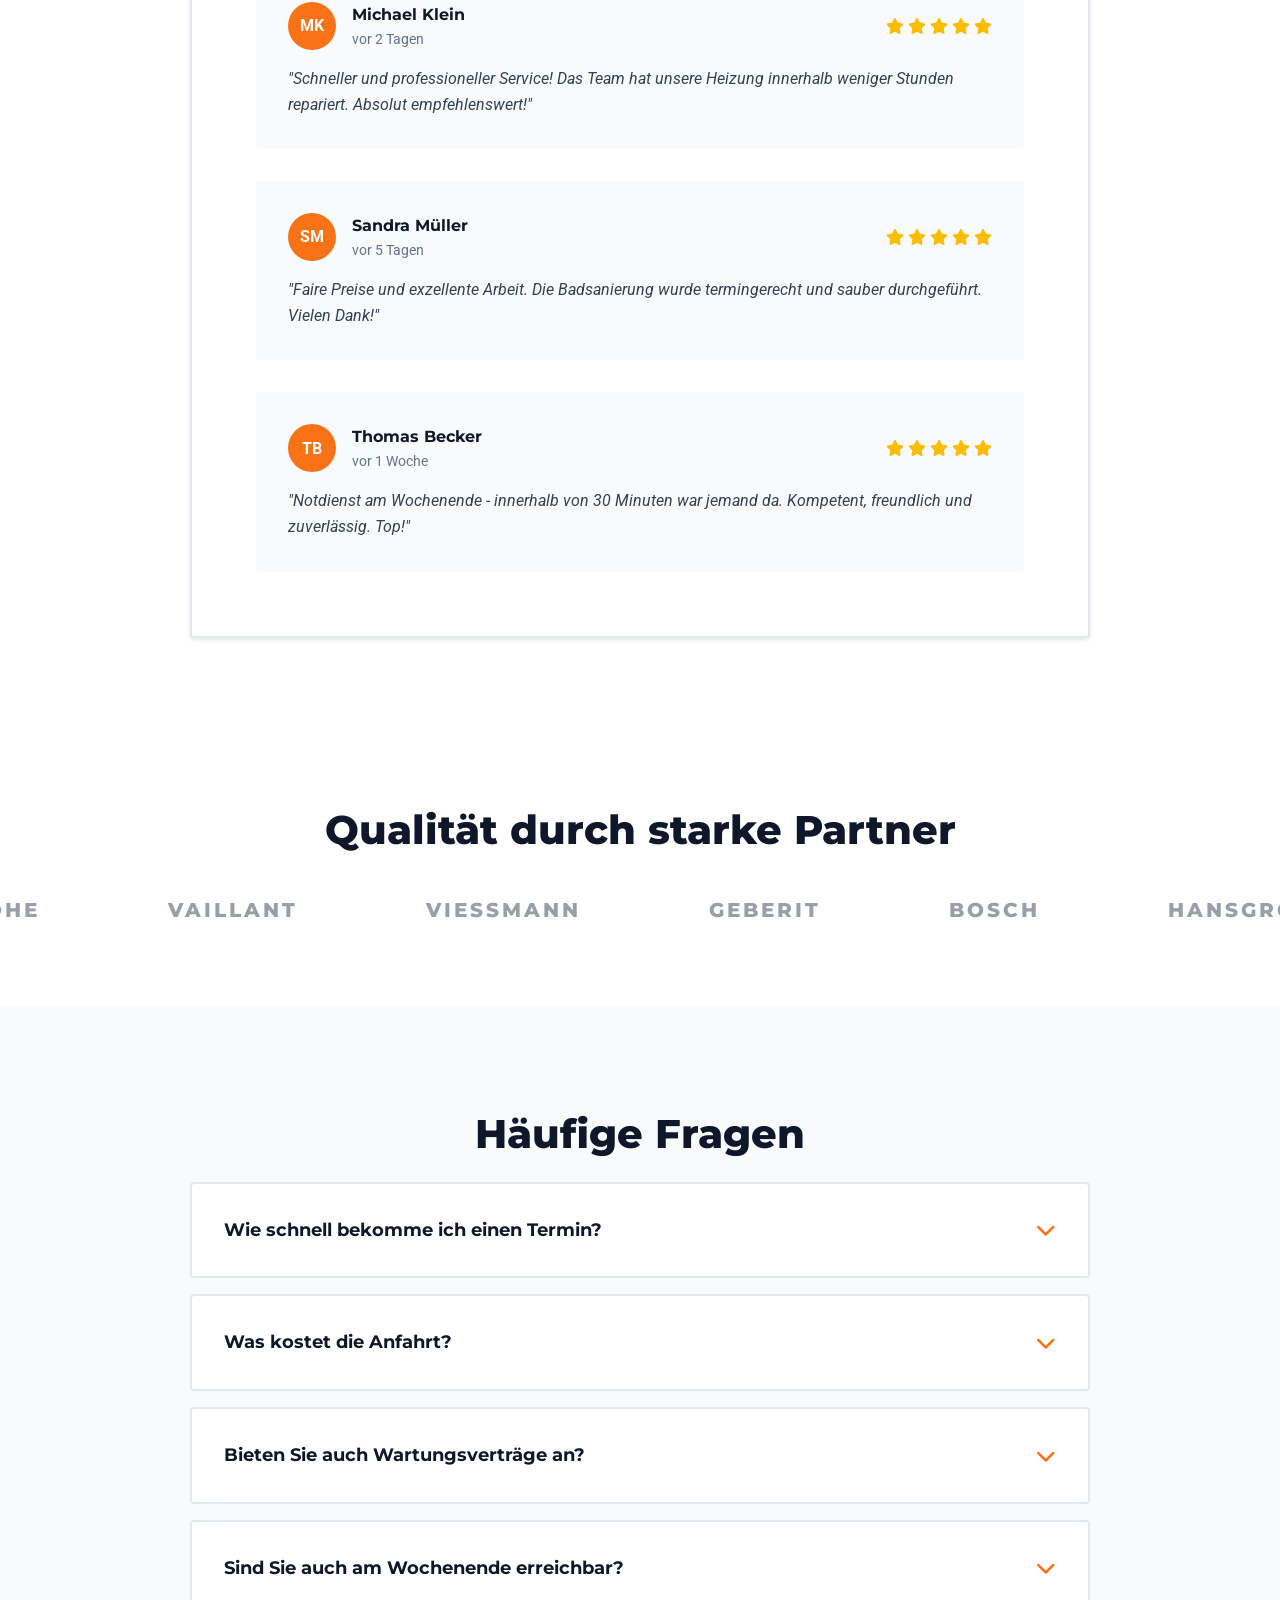
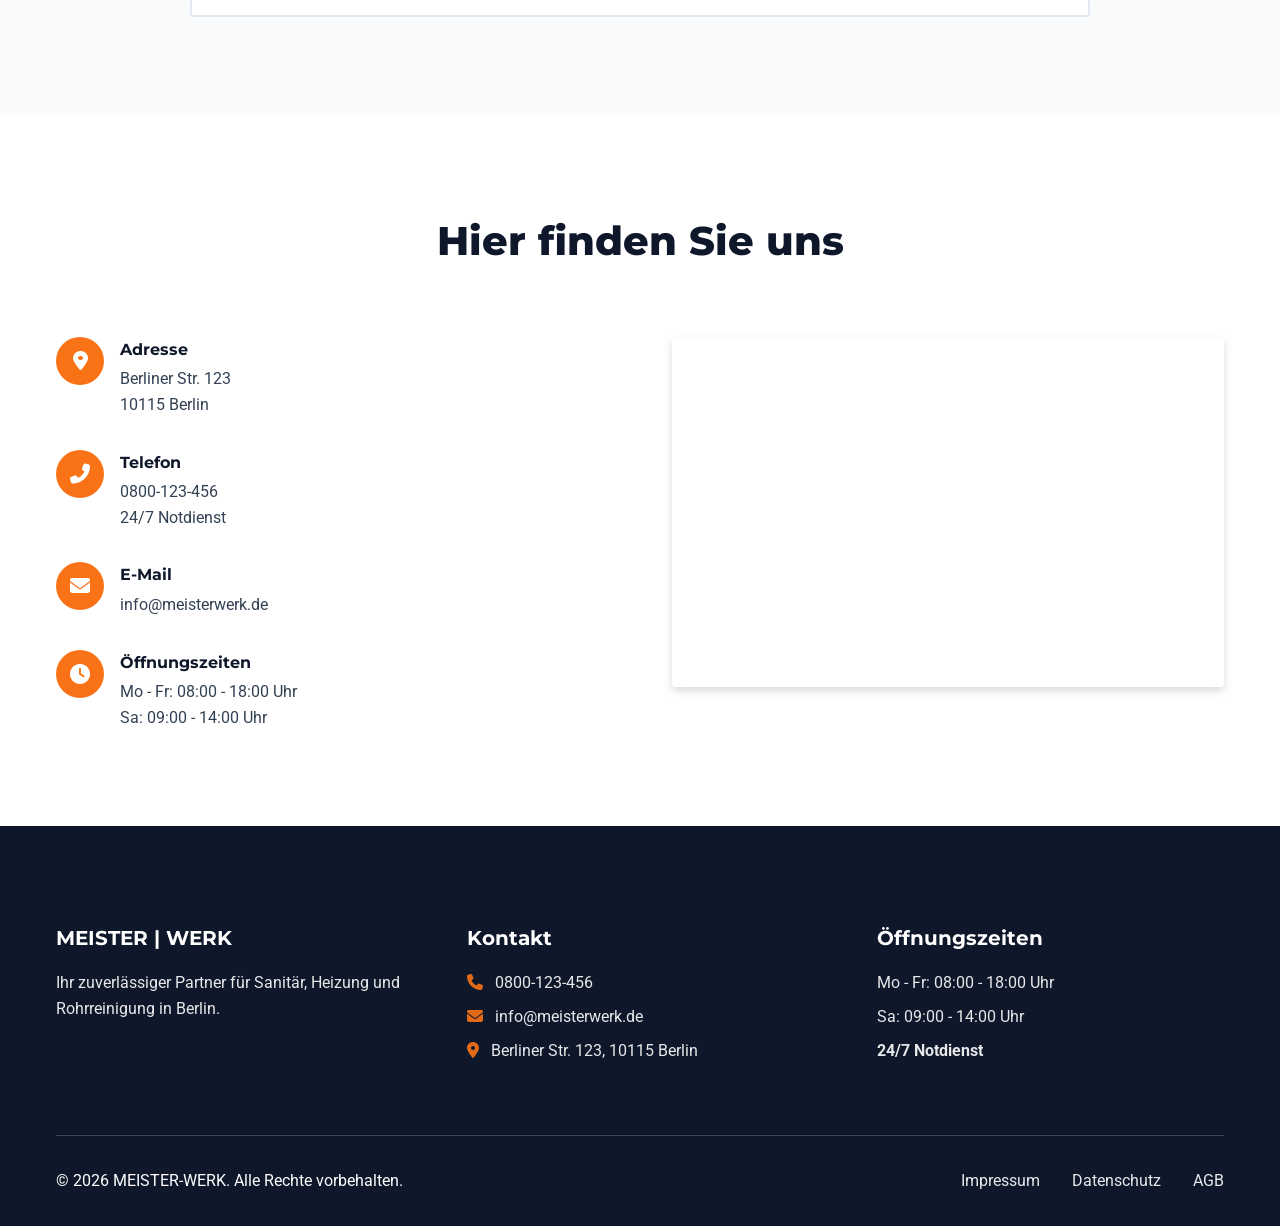
==== commit f77ec6f9: "Final" ====
--- a/index.html
+++ b/index.html
@@ -154,12 +154,12 @@
                 <div class="gallery-item">
                     <div class="before-after">
                         <div class="gallery-image before">
-                            <img src="https://images.unsplash.com/photo-1504148455328-c376907d081c?w=600&q=80"
+                            <img src="https://images.unsplash.com/photo-1517581177682-a085bb7ffb15?q=80&w=1472&auto=format&fit=crop&ixlib=rb-4.1.0&ixid=M3wxMjA3fDB8MHxwaG90by1wYWdlfHx8fGVufDB8fHx8fA%3D%3D"
                                 alt="Badezimmer vorher - Baustelle">
                             <span class="label">Vorher</span>
                         </div>
                         <div class="gallery-image after">
-                            <img src="https://images.unsplash.com/photo-1552321554-5fefe8c9ef14?w=600&q=80"
+                            <img src="https://images.unsplash.com/photo-1584622650111-993a426fbf0a?q=80&w=1470&auto=format&fit=crop&ixlib=rb-4.1.0&ixid=M3wxMjA3fDB8MHxwaG90by1wYWdlfHx8fGVufDB8fHx8fA%3D%3D"
                                 alt="Badezimmer nachher - Modern">
                             <span class="label">Nachher</span>
                         </div>
@@ -169,12 +169,12 @@
                 <div class="gallery-item">
                     <div class="before-after">
                         <div class="gallery-image before">
-                            <img src="https://images.unsplash.com/photo-1621905252507-b35492cc74b1?w=600&q=80"
+                            <img src="https://images.unsplash.com/photo-1769012334604-8b3bf24b474c?q=80&w=1470&auto=format&fit=crop&ixlib=rb-4.1.0&ixid=M3wxMjA3fDB8MHxwaG90by1wYWdlfHx8fGVufDB8fHx8fA%3D%3D"
                                 alt="Alte Heizungsrohre vorher">
                             <span class="label">Vorher</span>
                         </div>
                         <div class="gallery-image after">
-                            <img src="https://images.unsplash.com/photo-1585753738886-e02ff9ff83ba?w=600&q=80"
+                            <img src="https://images.unsplash.com/photo-1658758904121-ee49fc5e205c?q=80&w=1473&auto=format&fit=crop&ixlib=rb-4.1.0&ixid=M3wxMjA3fDB8MHxwaG90by1wYWdlfHx8fGVufDB8fHx8fA%3D%3D"
                                 alt="Moderne Heizungsanlage nachher">
                             <span class="label">Nachher</span>
                         </div>
@@ -184,12 +184,12 @@
                 <div class="gallery-item">
                     <div class="before-after">
                         <div class="gallery-image before">
-                            <img src="https://images.unsplash.com/photo-1581092160562-40aa08e78837?w=600&q=80"
+                            <img src="https://images.unsplash.com/photo-1618832515490-e181c4794a45?q=80&w=1470&auto=format&fit=crop&ixlib=rb-4.1.0&ixid=M3wxMjA3fDB8MHxwaG90by1wYWdlfHx8fGVufDB8fHx8fA%3D%3D"
                                 alt="Küche vorher - Renovierung">
                             <span class="label">Vorher</span>
                         </div>
                         <div class="gallery-image after">
-                            <img src="https://images.unsplash.com/photo-1556911220-bff31c812dba?w=600&q=80"
+                            <img src="https://images.unsplash.com/photo-1556911220-bff31c812dba?q=80&w=1568&auto=format&fit=crop&ixlib=rb-4.1.0&ixid=M3wxMjA3fDB8MHxwaG90by1wYWdlfHx8fGVufDB8fHx8fA%3D%3D"
                                 alt="Küche nachher - Modern">
                             <span class="label">Nachher</span>
                         </div>
@@ -297,12 +297,12 @@
         <div class="container">
             <h2 class="section-title">Qualität durch starke Partner</h2>
             <div class="partners-grid">
-                <div class="partner-logo"><i class="fa-solid fa-faucet-drip"></i> GROHE</div>
-                <div class="partner-logo"><i class="fa-solid fa-fire"></i> VAILLANT</div>
-                <div class="partner-logo"><i class="fa-solid fa-fire-flame-curved"></i> VIESSMANN</div>
-                <div class="partner-logo"><i class="fa-solid fa-toilet"></i> GEBERIT</div>
-                <div class="partner-logo"><i class="fa-solid fa-temperature-high"></i> BOSCH</div>
-                <div class="partner-logo"><i class="fa-solid fa-shower"></i> HANSGROHE</div>
+                <div class="partner-logo">GROHE</div>
+                <div class="partner-logo">VAILLANT</div>
+                <div class="partner-logo">VIESSMANN</div>
+                <div class="partner-logo">GEBERIT</div>
+                <div class="partner-logo">BOSCH</div>
+                <div class="partner-logo">HANSGROHE</div>
             </div>
         </div>
     </section>
--- a/style.css
+++ b/style.css
@@ -1238,27 +1238,22 @@
 
 .partner-logo {
     font-family: var(--font-heading);
-    font-size: 1.5rem;
-    font-weight: 700;
+    font-size: 1.25rem;
+    font-weight: 800;
+    letter-spacing: 0.15em;
+    text-transform: uppercase;
     color: var(--text);
-    opacity: 0.6;
+    opacity: 0.5;
     transition: var(--transition);
     text-align: center;
-    padding: var(--spacing-sm);
-    display: flex;
-    align-items: center;
-    gap: 0.5rem;
-    flex-direction: column;
-}
-
-.partner-logo i {
-    font-size: 2rem;
-    margin-bottom: 0.25rem;
+    padding: var(--spacing-sm) var(--spacing-md);
+    cursor: default;
+    user-select: none;
 }
 
 .partner-logo:hover {
     opacity: 1;
-    transform: scale(1.05);
+    color: var(--primary);
 }
 
 /* Mobile Partners */
@@ -1269,7 +1264,8 @@
     }
 
     .partner-logo {
-        font-size: 1.125rem;
+        font-size: 1rem;
+        letter-spacing: 0.1em;
     }
 }
 
